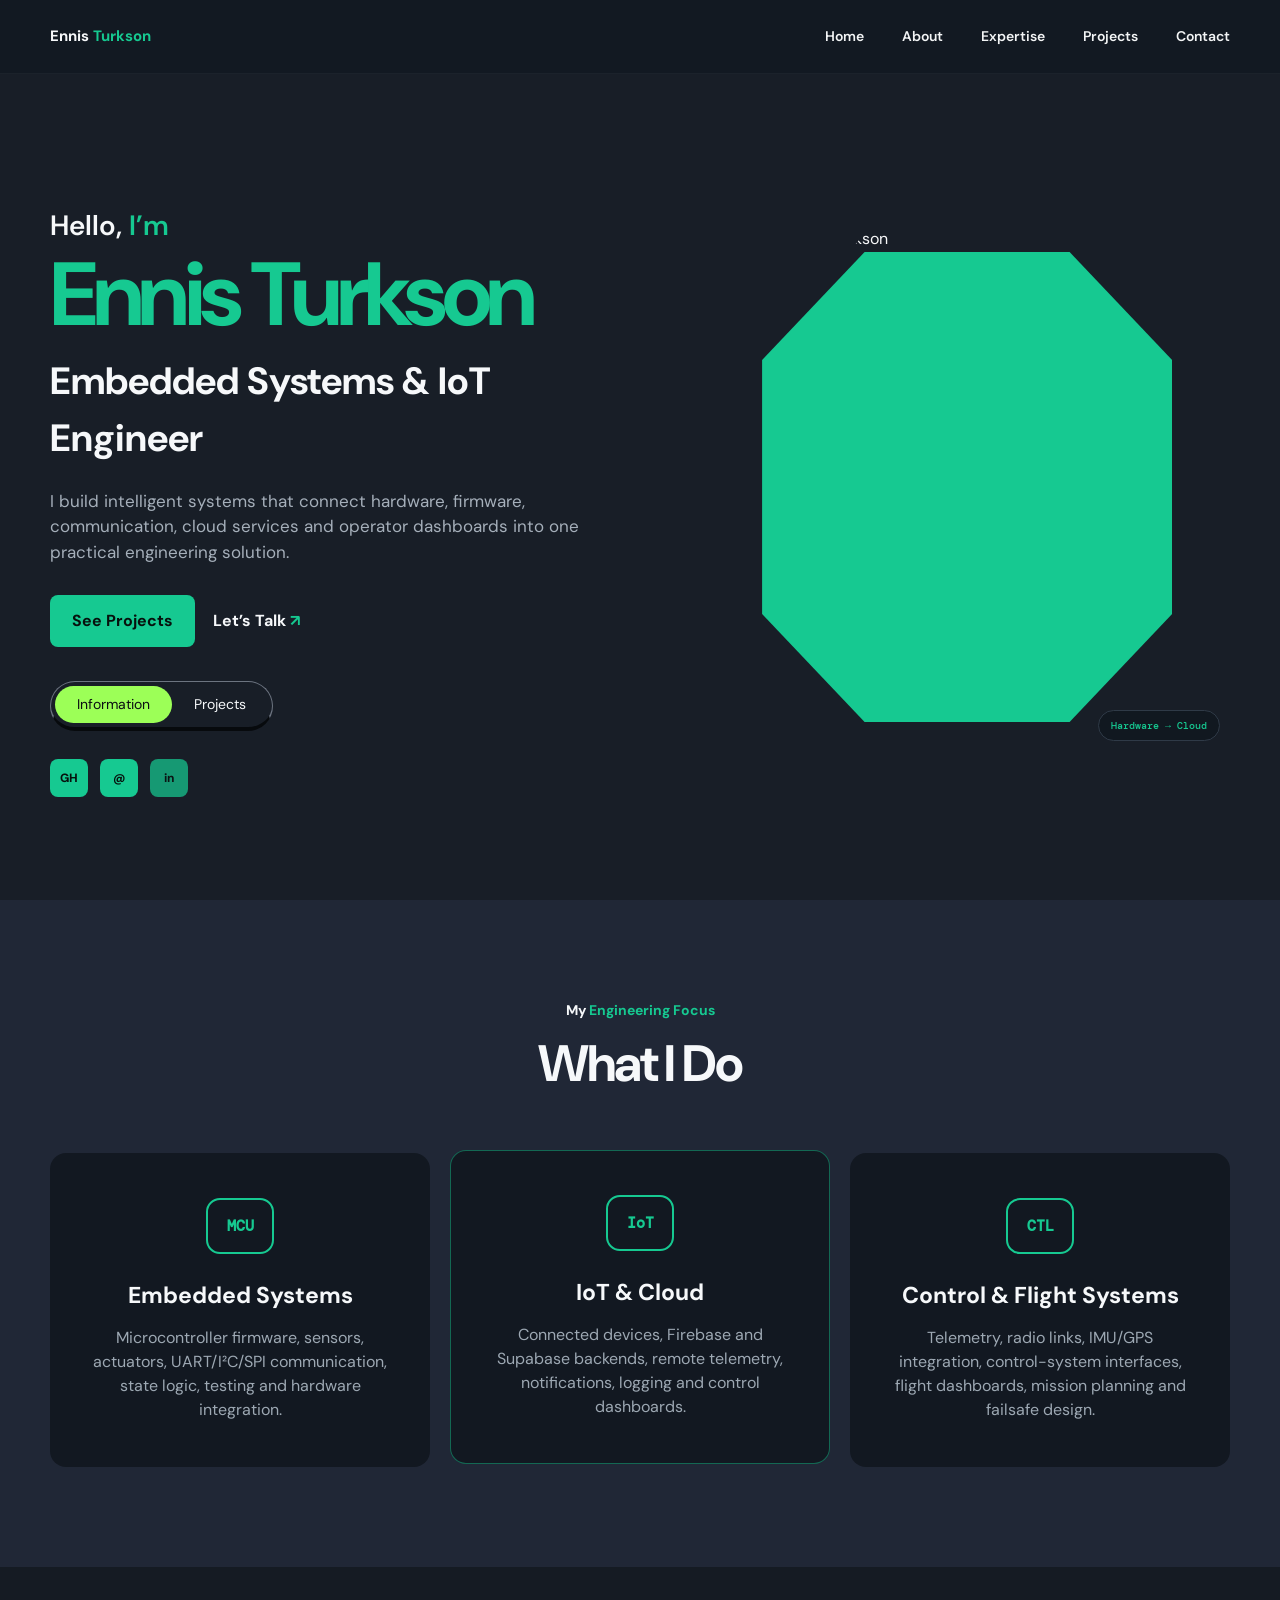
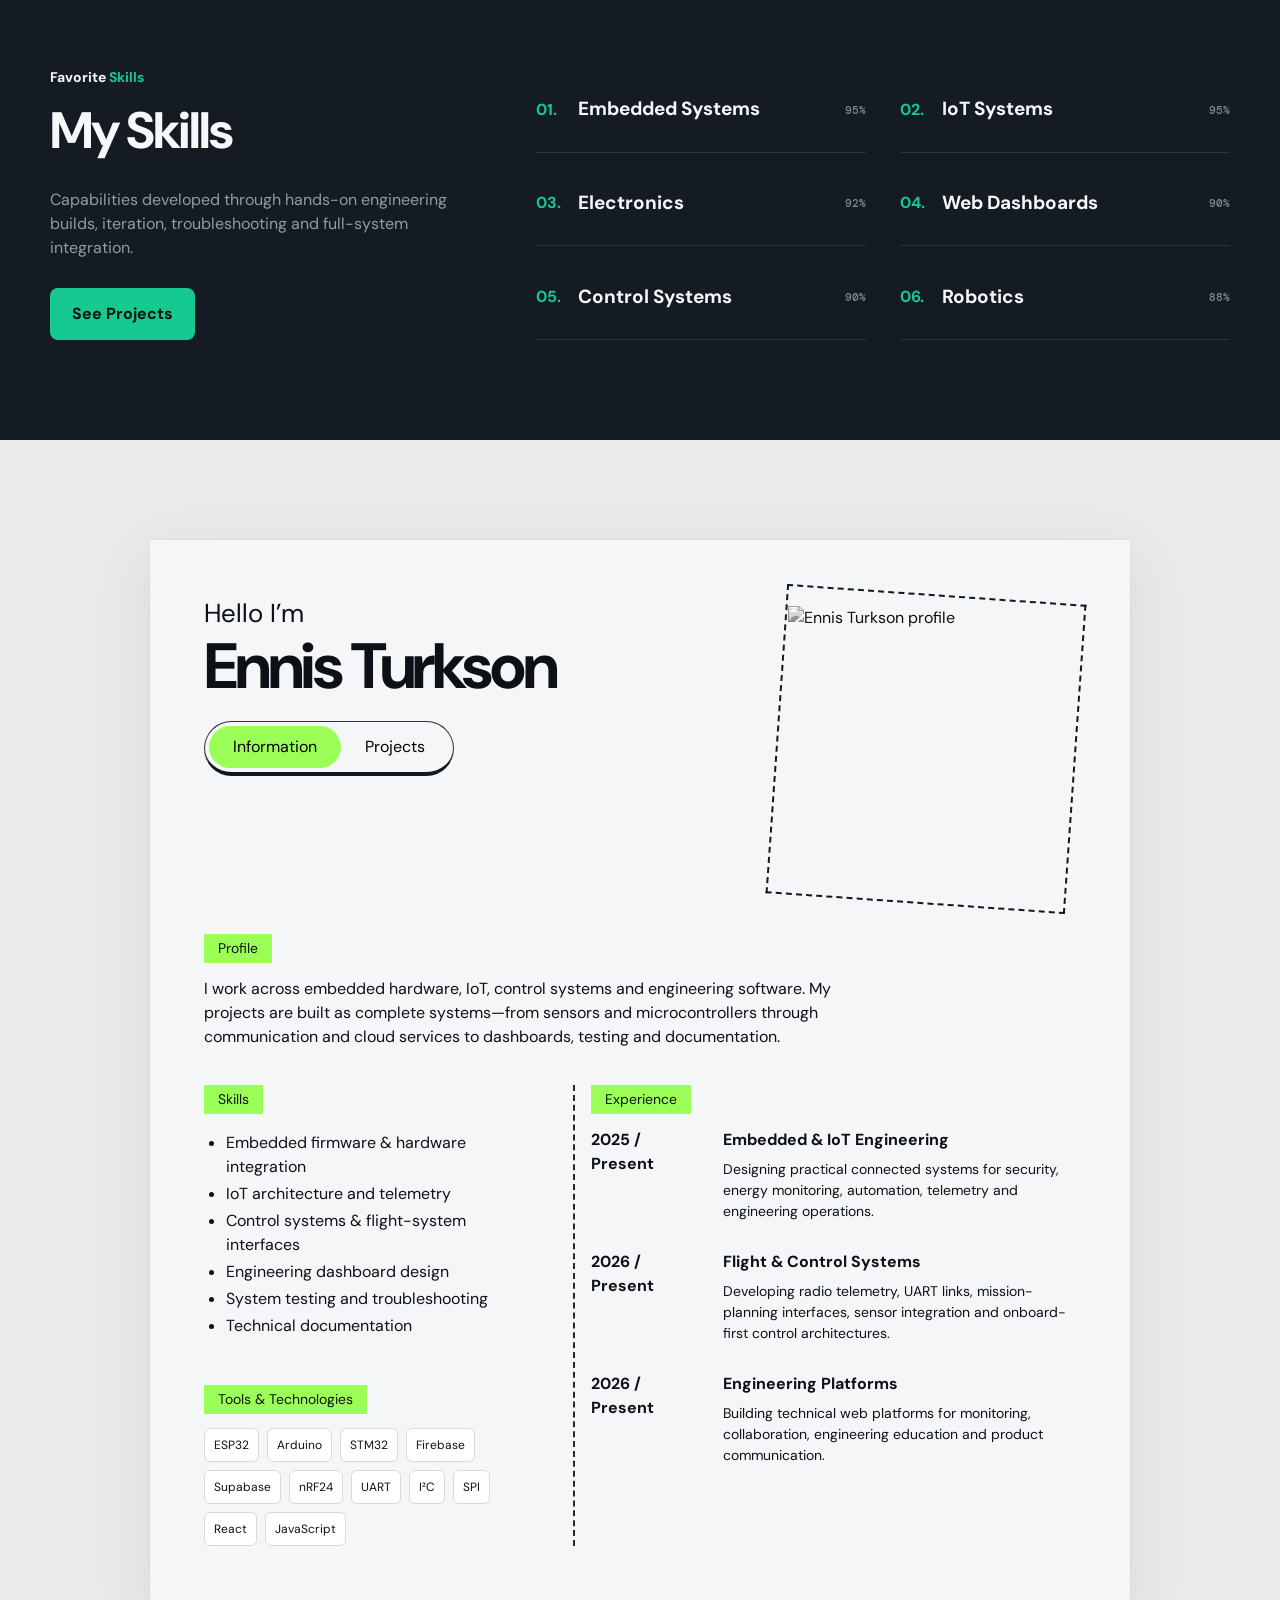
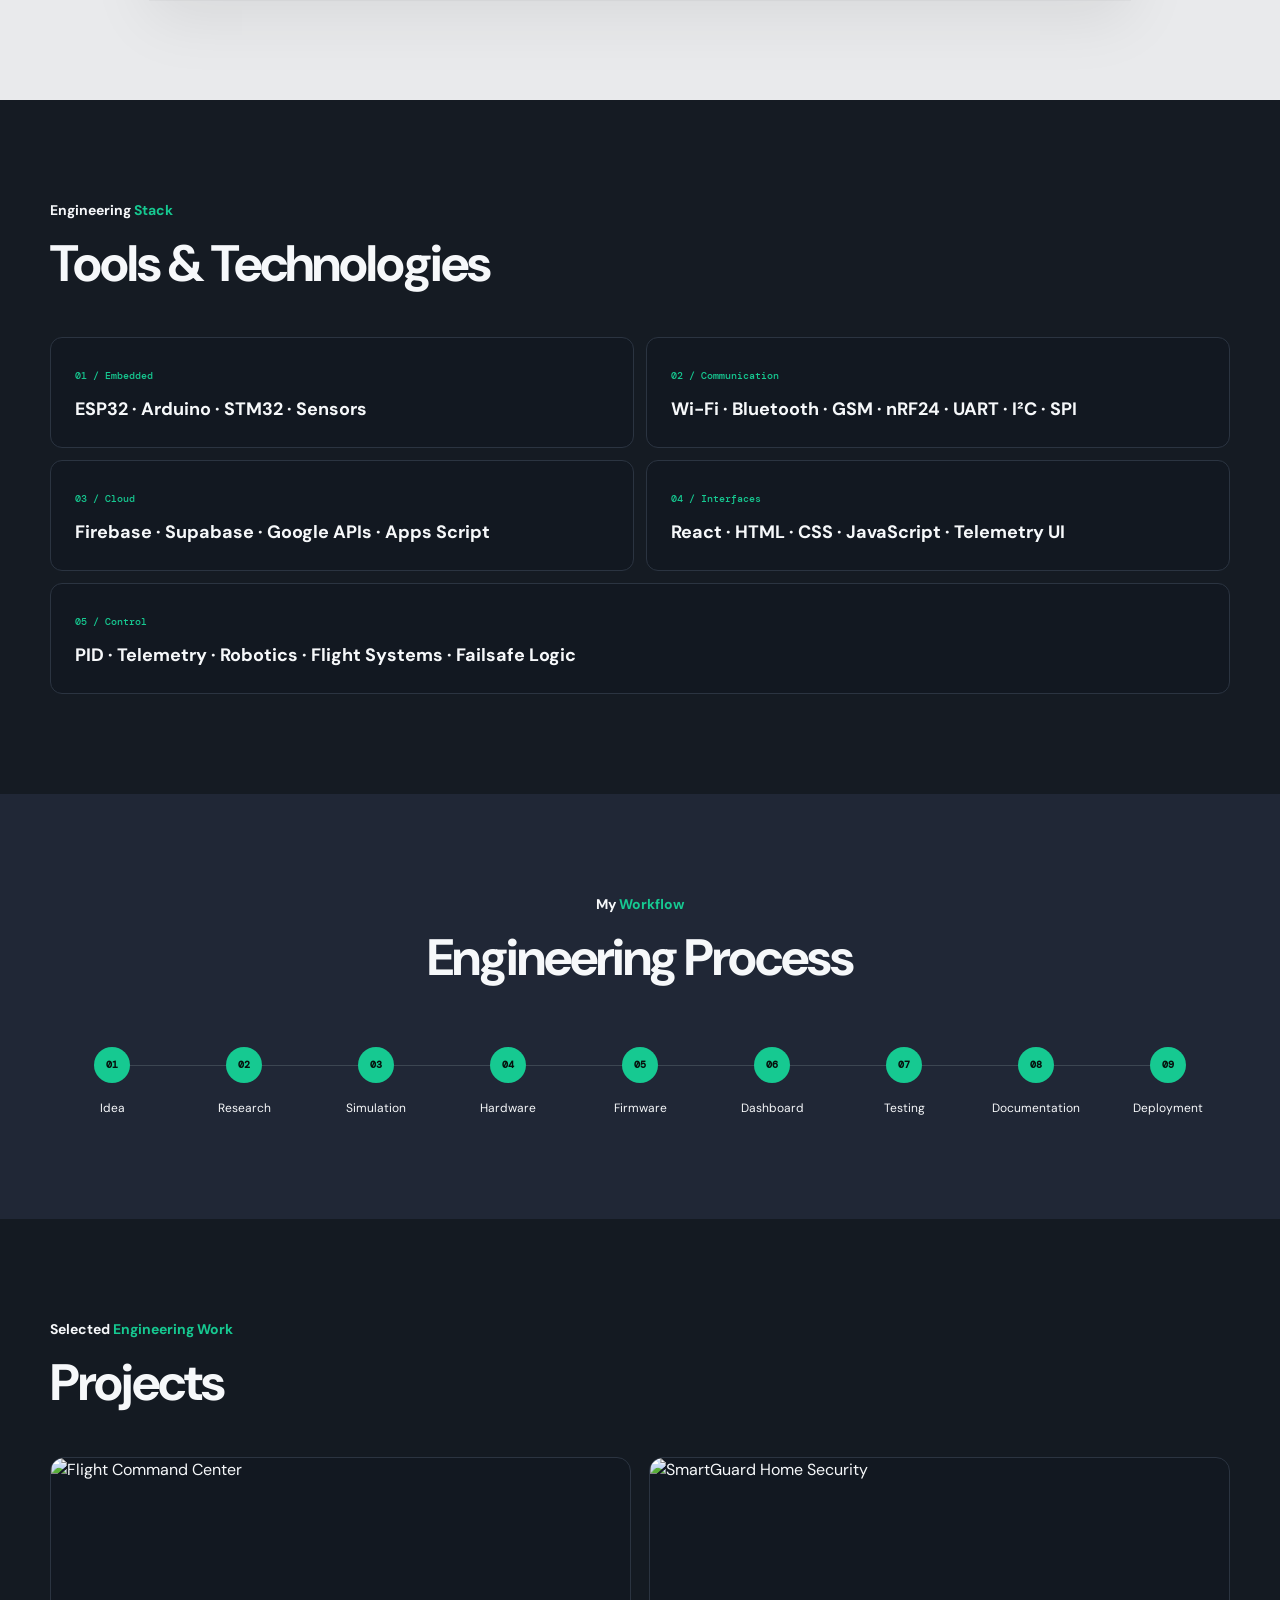
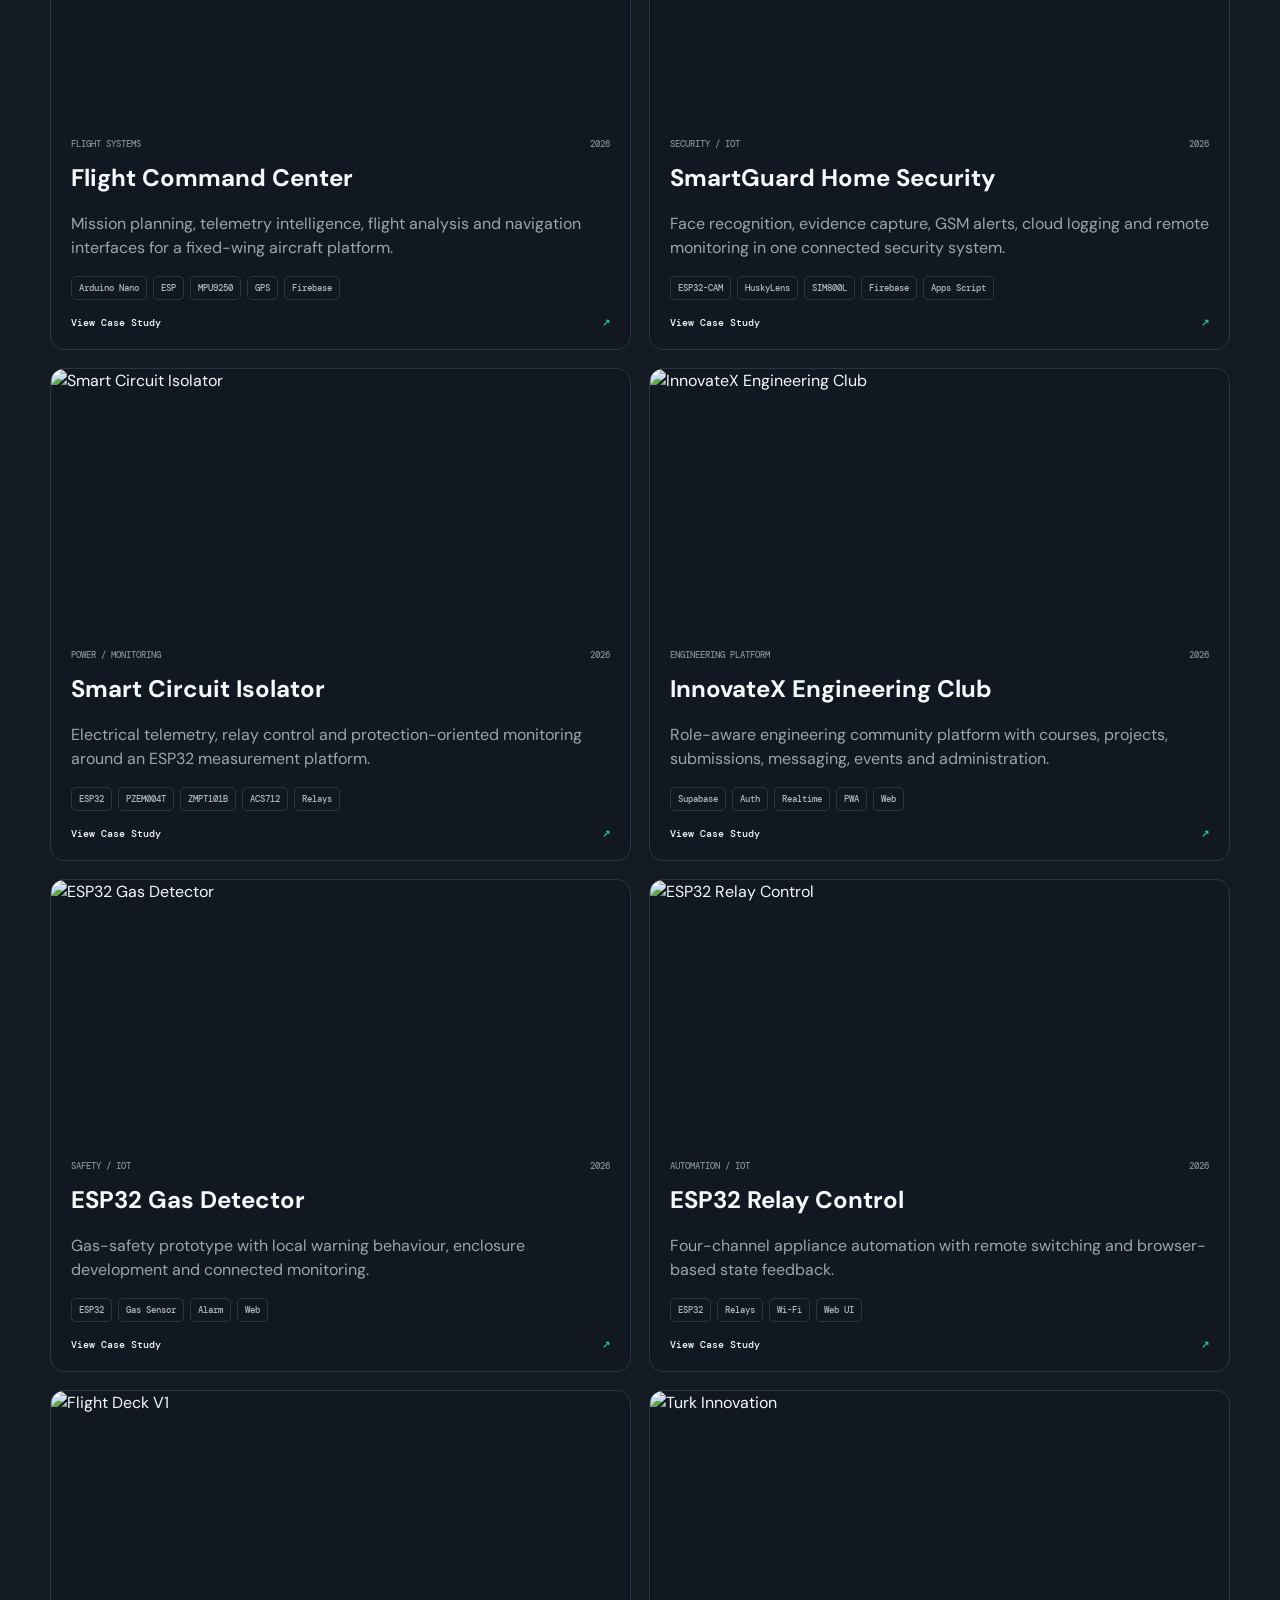
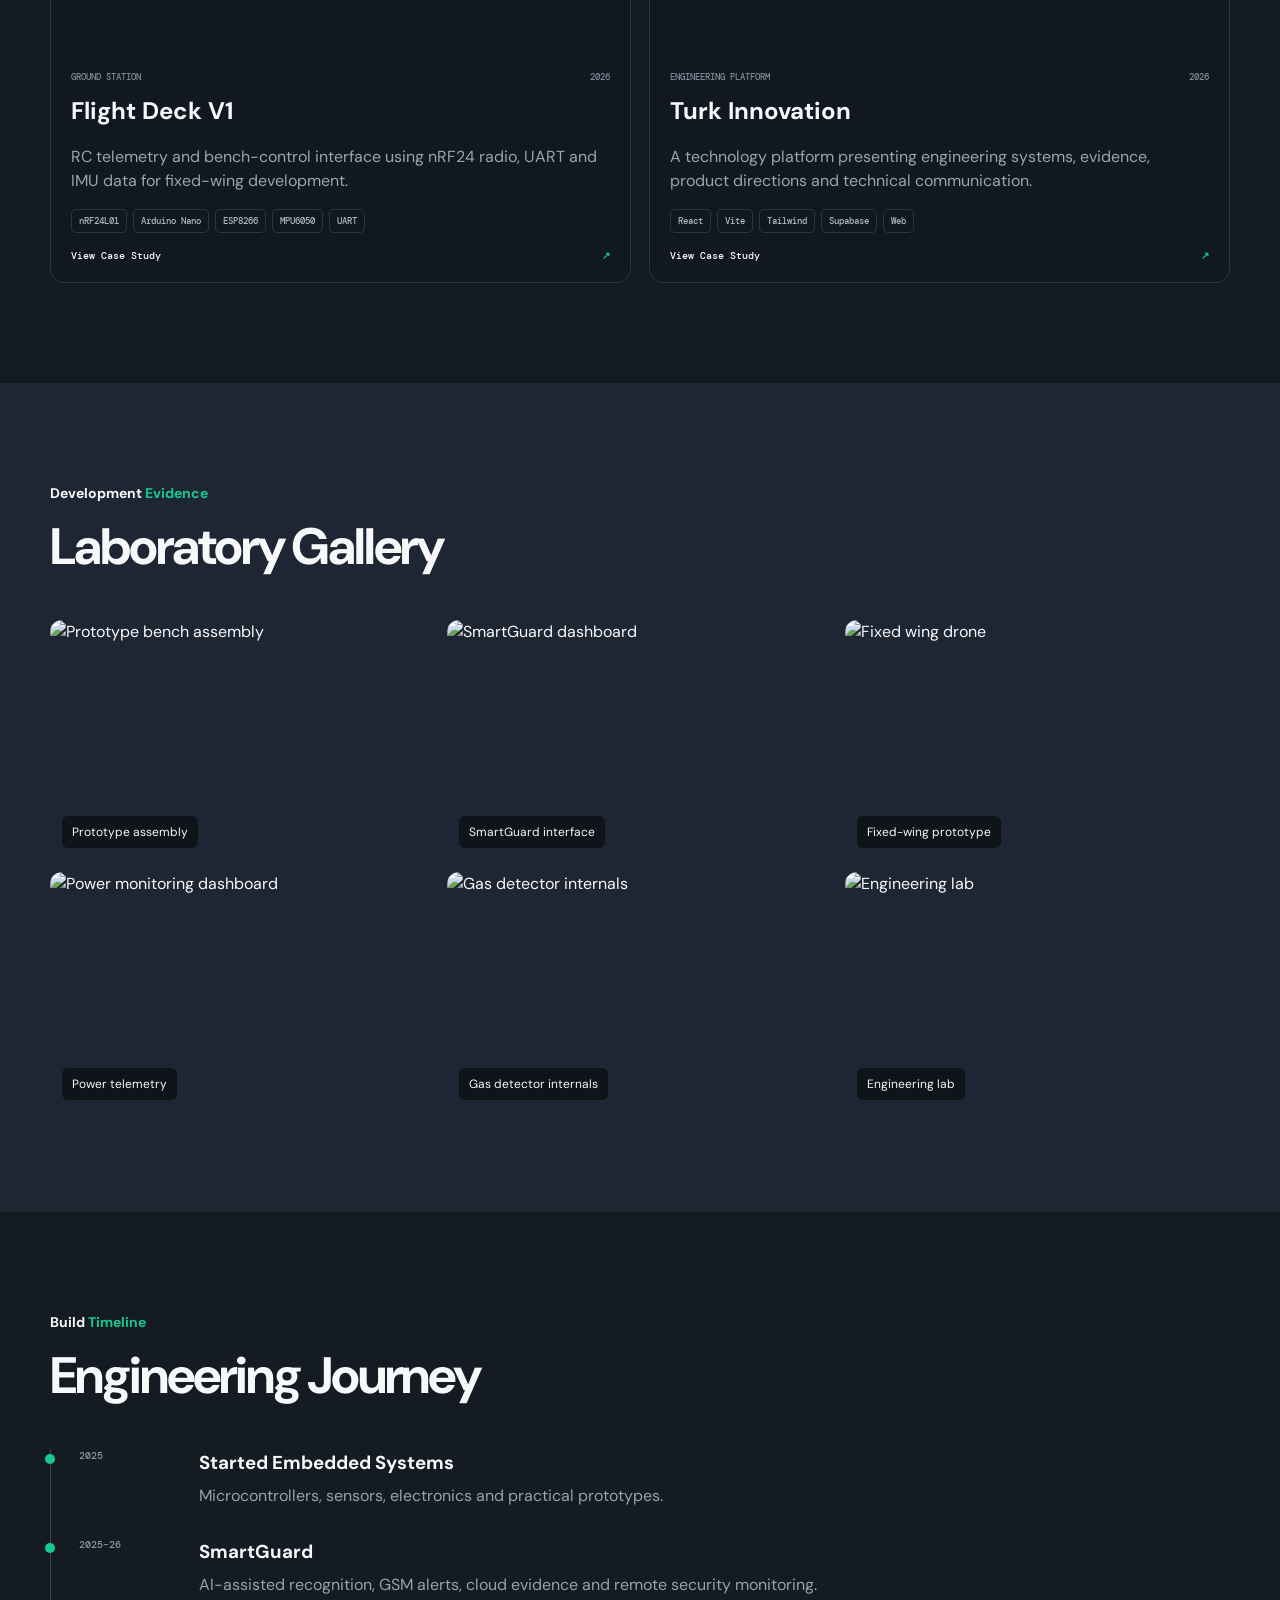
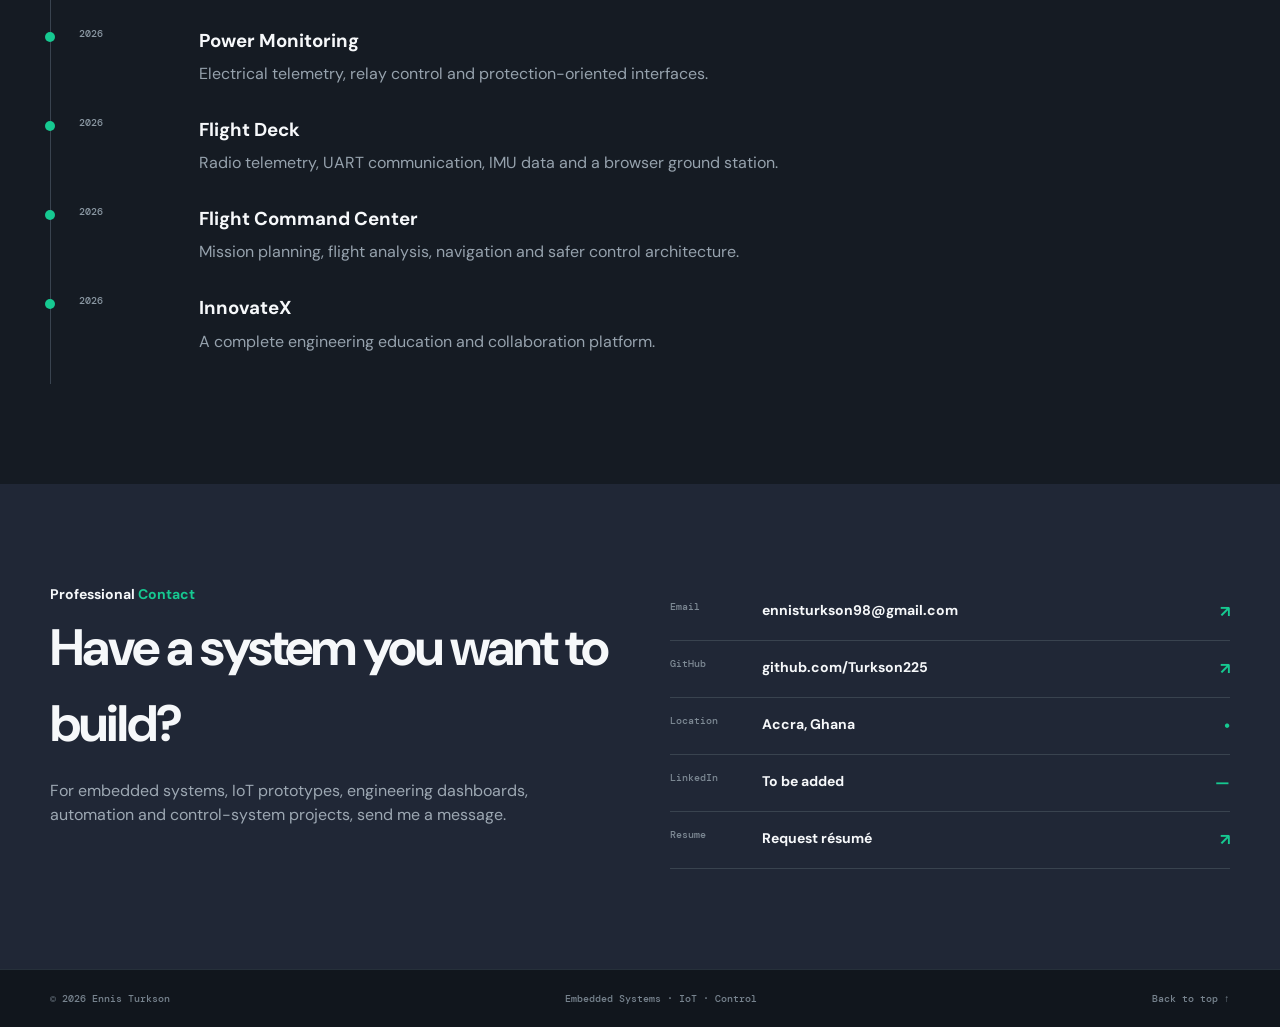
==== index.html @ 090a0d90 "Restore previous portfolio design" ====
<!doctype html>
<html lang="en">
<head>
  <meta charset="utf-8">
  <meta name="viewport" content="width=device-width, initial-scale=1">
  <title>Ennis Turkson — Embedded Systems & IoT Engineer</title>
  <meta name="description" content="Engineering portfolio of Ennis Turkson — embedded systems, IoT, control systems, flight telemetry and intelligent engineering platforms.">
  <meta name="author" content="Ennis Turkson">
  <meta name="theme-color" content="#171d26">
  <meta property="og:title" content="Ennis Turkson — Engineering Portfolio">
  <meta property="og:description" content="Embedded systems, IoT, control systems, flight telemetry and engineering dashboards.">
  <meta property="og:type" content="website">
  <meta property="og:url" content="https://turkson225.github.io/turk-robotics-website/">
  <meta property="og:image" content="https://raw.githubusercontent.com/Turkson225/turk-innovation/main/public/brand/ennis-turkson-founder.jpg">
  <link rel="canonical" href="https://turkson225.github.io/turk-robotics-website/">
  <link rel="preconnect" href="https://fonts.googleapis.com">
  <link rel="preconnect" href="https://fonts.gstatic.com" crossorigin>
  <link href="https://fonts.googleapis.com/css2?family=DM+Sans:wght@400;500;600;700&family=DM+Mono:wght@400;500&display=swap" rel="stylesheet">
  <link rel="stylesheet" href="./styles.css">
</head>
<body>
  <header class="topbar">
    <a class="logo" href="#home">Ennis <span>Turkson</span></a>
    <nav class="nav" id="nav">
      <a href="#home">Home</a>
      <a href="#about">About</a>
      <a href="#services">Expertise</a>
      <a href="#projects">Projects</a>
      <a href="#contact">Contact</a>
    </nav>
    <button class="menu-button" id="menuButton" aria-label="Open navigation" aria-expanded="false">
      <span></span><span></span>
    </button>
  </header>

  <main>
    <section class="hero" id="home">
      <div class="hero-copy">
        <p class="hero-kicker">Hello, <span>I’m</span></p>
        <h1>Ennis Turkson</h1>
        <h2>Embedded Systems & IoT Engineer</h2>
        <p class="hero-text">I build intelligent systems that connect hardware, firmware, communication, cloud services and operator dashboards into one practical engineering solution.</p>

        <div class="hero-actions">
          <a class="primary-button" href="#projects">See Projects</a>
          <a class="text-button" href="#contact">Let’s Talk <span>↗</span></a>
        </div>

        <div class="hero-switch">
          <a class="active" href="#about">Information</a>
          <a href="#projects">Projects</a>
        </div>

        <div class="social-row">
          <a href="https://github.com/Turkson225" target="_blank" rel="noreferrer" aria-label="GitHub">GH</a>
          <a href="mailto:ennisturkson98@gmail.com" aria-label="Email">@</a>
          <span class="social-placeholder" title="LinkedIn can be added later">in</span>
        </div>
      </div>

      <div class="hero-photo-wrap">
        <div class="hero-hex"></div>
        <img
          class="hero-photo"
          src="https://raw.githubusercontent.com/Turkson225/turk-innovation/main/public/brand/ennis-turkson-founder.jpg"
          alt="Ennis Turkson"
          width="760"
          height="900"
          fetchpriority="high">
        <div class="hero-chip">Hardware → Cloud</div>
      </div>
    </section>

    <section class="section section-alt" id="services">
      <div class="section-title center-title">
        <p>My <span>Engineering Focus</span></p>
        <h2>What I Do</h2>
      </div>

      <div class="services-grid">
        <article class="service-card">
          <div class="service-icon">MCU</div>
          <h3>Embedded Systems</h3>
          <p>Microcontroller firmware, sensors, actuators, UART/I²C/SPI communication, state logic, testing and hardware integration.</p>
        </article>
        <article class="service-card featured-service">
          <div class="service-icon">IoT</div>
          <h3>IoT & Cloud</h3>
          <p>Connected devices, Firebase and Supabase backends, remote telemetry, notifications, logging and control dashboards.</p>
        </article>
        <article class="service-card">
          <div class="service-icon">CTL</div>
          <h3>Control & Flight Systems</h3>
          <p>Telemetry, radio links, IMU/GPS integration, control-system interfaces, flight dashboards, mission planning and failsafe design.</p>
        </article>
      </div>
    </section>

    <section class="section skills-section">
      <div class="skills-intro">
        <p class="mini-label">Favorite <span>Skills</span></p>
        <h2>My Skills</h2>
        <p>Capabilities developed through hands-on engineering builds, iteration, troubleshooting and full-system integration.</p>
        <a class="primary-button" href="#projects">See Projects</a>
      </div>

      <div class="skills-list">
        <div class="skill-item"><span>01.</span><strong>Embedded Systems</strong><em>95%</em></div>
        <div class="skill-item"><span>02.</span><strong>IoT Systems</strong><em>95%</em></div>
        <div class="skill-item"><span>03.</span><strong>Electronics</strong><em>92%</em></div>
        <div class="skill-item"><span>04.</span><strong>Web Dashboards</strong><em>90%</em></div>
        <div class="skill-item"><span>05.</span><strong>Control Systems</strong><em>90%</em></div>
        <div class="skill-item"><span>06.</span><strong>Robotics</strong><em>88%</em></div>
      </div>
    </section>

    <section class="section profile-section" id="about">
      <div class="resume-card">
        <div class="resume-top">
          <div>
            <p class="hello-line">Hello I’m</p>
            <h2>Ennis Turkson</h2>
            <div class="resume-tabs">
              <button class="tab-button active" data-tab="info">Information</button>
              <button class="tab-button" data-tab="projects">Projects</button>
            </div>
          </div>
          <div class="resume-photo-frame">
            <img src="https://raw.githubusercontent.com/Turkson225/turk-innovation/main/public/brand/ennis-turkson-founder.jpg" alt="Ennis Turkson profile">
          </div>
        </div>

        <div class="tab-panel active" id="tab-info">
          <div class="profile-block">
            <span class="lime-label">Profile</span>
            <p>I work across embedded hardware, IoT, control systems and engineering software. My projects are built as complete systems—from sensors and microcontrollers through communication and cloud services to dashboards, testing and documentation.</p>
          </div>

          <div class="resume-columns">
            <div>
              <span class="lime-label">Skills</span>
              <ul class="clean-list">
                <li>Embedded firmware & hardware integration</li>
                <li>IoT architecture and telemetry</li>
                <li>Control systems & flight-system interfaces</li>
                <li>Engineering dashboard design</li>
                <li>System testing and troubleshooting</li>
                <li>Technical documentation</li>
              </ul>

              <span class="lime-label lower-label">Tools & Technologies</span>
              <div class="tool-cloud">
                <span>ESP32</span><span>Arduino</span><span>STM32</span><span>Firebase</span><span>Supabase</span><span>nRF24</span><span>UART</span><span>I²C</span><span>SPI</span><span>React</span><span>JavaScript</span>
              </div>
            </div>

            <div class="experience-column">
              <span class="lime-label">Experience</span>
              <div class="experience-row">
                <div class="experience-date">2025 /<br>Present</div>
                <div><h3>Embedded & IoT Engineering</h3><p>Designing practical connected systems for security, energy monitoring, automation, telemetry and engineering operations.</p></div>
              </div>
              <div class="experience-row">
                <div class="experience-date">2026 /<br>Present</div>
                <div><h3>Flight & Control Systems</h3><p>Developing radio telemetry, UART links, mission-planning interfaces, sensor integration and onboard-first control architectures.</p></div>
              </div>
              <div class="experience-row">
                <div class="experience-date">2026 /<br>Present</div>
                <div><h3>Engineering Platforms</h3><p>Building technical web platforms for monitoring, collaboration, engineering education and product communication.</p></div>
              </div>
            </div>
          </div>
        </div>

        <div class="tab-panel" id="tab-projects">
          <p class="tab-intro">Eight selected projects represent the strongest work across embedded systems, IoT, flight systems, power monitoring and engineering platforms.</p>
          <div class="mini-project-grid" id="miniProjectGrid"></div>
          <a class="resume-project-link" href="#projects">Open full project portfolio ↘</a>
        </div>
      </div>
    </section>

    <section class="section technology-section">
      <div class="section-title">
        <p>Engineering <span>Stack</span></p>
        <h2>Tools & Technologies</h2>
      </div>
      <div class="technology-groups">
        <article>
          <span>01 / Embedded</span>
          <h3>ESP32 · Arduino · STM32 · Sensors</h3>
        </article>
        <article>
          <span>02 / Communication</span>
          <h3>Wi-Fi · Bluetooth · GSM · nRF24 · UART · I²C · SPI</h3>
        </article>
        <article>
          <span>03 / Cloud</span>
          <h3>Firebase · Supabase · Google APIs · Apps Script</h3>
        </article>
        <article>
          <span>04 / Interfaces</span>
          <h3>React · HTML · CSS · JavaScript · Telemetry UI</h3>
        </article>
        <article>
          <span>05 / Control</span>
          <h3>PID · Telemetry · Robotics · Flight Systems · Failsafe Logic</h3>
        </article>
      </div>
    </section>

    <section class="section process-section">
      <div class="section-title center-title">
        <p>My <span>Workflow</span></p>
        <h2>Engineering Process</h2>
      </div>
      <div class="process-line">
        <div><b>01</b><span>Idea</span></div>
        <div><b>02</b><span>Research</span></div>
        <div><b>03</b><span>Simulation</span></div>
        <div><b>04</b><span>Hardware</span></div>
        <div><b>05</b><span>Firmware</span></div>
        <div><b>06</b><span>Dashboard</span></div>
        <div><b>07</b><span>Testing</span></div>
        <div><b>08</b><span>Documentation</span></div>
        <div><b>09</b><span>Deployment</span></div>
      </div>
    </section>

    <section class="section projects-section" id="projects">
      <div class="section-title">
        <p>Selected <span>Engineering Work</span></p>
        <h2>Projects</h2>
      </div>
      <div class="project-grid" id="projectGrid"></div>
    </section>

    <section class="section lab-section">
      <div class="section-title">
        <p>Development <span>Evidence</span></p>
        <h2>Laboratory Gallery</h2>
      </div>
      <div class="lab-grid">
        <figure>
          <img loading="lazy" src="https://raw.githubusercontent.com/Turkson225/turk-innovation/main/public/evidence/bench-assembly.jpg" alt="Prototype bench assembly">
          <figcaption>Prototype assembly</figcaption>
        </figure>
        <figure>
          <img loading="lazy" src="https://raw.githubusercontent.com/Turkson225/turk-innovation/main/public/evidence/smartguard-dashboard.jpg" alt="SmartGuard dashboard">
          <figcaption>SmartGuard interface</figcaption>
        </figure>
        <figure>
          <img loading="lazy" src="https://raw.githubusercontent.com/Turkson225/turk-innovation/main/public/evidence/fixed-wing-drone-prototype.jpg" alt="Fixed wing drone">
          <figcaption>Fixed-wing prototype</figcaption>
        </figure>
        <figure>
          <img loading="lazy" src="https://raw.githubusercontent.com/Turkson225/turk-innovation/main/public/evidence/smart-power-dashboard.jpg" alt="Power monitoring dashboard">
          <figcaption>Power telemetry</figcaption>
        </figure>
        <figure>
          <img loading="lazy" src="https://raw.githubusercontent.com/Turkson225/turk-innovation/main/public/evidence/gassafe-internal-layout.jpg" alt="Gas detector internals">
          <figcaption>Gas detector internals</figcaption>
        </figure>
        <figure>
          <img loading="lazy" src="https://raw.githubusercontent.com/Turkson225/Turk-Innovation-CLUB/main/assets/engineering-lab.webp" alt="Engineering lab">
          <figcaption>Engineering lab</figcaption>
        </figure>
      </div>
    </section>

    <section class="section timeline-section">
      <div class="section-title">
        <p>Build <span>Timeline</span></p>
        <h2>Engineering Journey</h2>
      </div>
      <div class="timeline">
        <article><time>2025</time><div><h3>Started Embedded Systems</h3><p>Microcontrollers, sensors, electronics and practical prototypes.</p></div></article>
        <article><time>2025–26</time><div><h3>SmartGuard</h3><p>AI-assisted recognition, GSM alerts, cloud evidence and remote security monitoring.</p></div></article>
        <article><time>2026</time><div><h3>Power Monitoring</h3><p>Electrical telemetry, relay control and protection-oriented interfaces.</p></div></article>
        <article><time>2026</time><div><h3>Flight Deck</h3><p>Radio telemetry, UART communication, IMU data and a browser ground station.</p></div></article>
        <article><time>2026</time><div><h3>Flight Command Center</h3><p>Mission planning, flight analysis, navigation and safer control architecture.</p></div></article>
        <article><time>2026</time><div><h3>InnovateX</h3><p>A complete engineering education and collaboration platform.</p></div></article>
      </div>
    </section>

    <section class="section contact-section" id="contact">
      <div class="contact-copy">
        <p class="mini-label">Professional <span>Contact</span></p>
        <h2>Have a system you want to build?</h2>
        <p>For embedded systems, IoT prototypes, engineering dashboards, automation and control-system projects, send me a message.</p>
      </div>
      <div class="contact-list">
        <a href="mailto:ennisturkson98@gmail.com"><span>Email</span><strong>ennisturkson98@gmail.com</strong><b>↗</b></a>
        <a href="https://github.com/Turkson225" target="_blank" rel="noreferrer"><span>GitHub</span><strong>github.com/Turkson225</strong><b>↗</b></a>
        <div><span>Location</span><strong>Accra, Ghana</strong><b>•</b></div>
        <div><span>LinkedIn</span><strong>To be added</strong><b>—</b></div>
        <a href="mailto:ennisturkson98@gmail.com?subject=Resume%20Request"><span>Resume</span><strong>Request résumé</strong><b>↗</b></a>
      </div>
    </section>
  </main>

  <footer>
    <span>© 2026 Ennis Turkson</span>
    <span>Embedded Systems · IoT · Control</span>
    <a href="#home">Back to top ↑</a>
  </footer>

  <dialog class="project-dialog" id="projectDialog">
    <div class="dialog-card">
      <button class="dialog-close" id="dialogClose" aria-label="Close">×</button>
      <div id="dialogBody"></div>
    </div>
  </dialog>

  <script src="./script.js" defer></script>
</body>
</html>
---- styles.css ----
:root{
  --bg:#181e27;
  --bg2:#202736;
  --panel:#121821;
  --card:#161d27;
  --paper:#f3f4f5;
  --ink:#0d1117;
  --text:#f6f8fa;
  --muted:#9ba6b2;
  --green:#16c991;
  --lime:#9cff57;
  --line:#2b3441;
  --shadow:0 26px 80px rgba(0,0,0,.26);
  --sans:"DM Sans",system-ui,sans-serif;
  --mono:"DM Mono",ui-monospace,monospace;
}
*{box-sizing:border-box}
html{scroll-behavior:smooth}
body{margin:0;background:var(--bg);color:var(--text);font-family:var(--sans);line-height:1.5;overflow-x:hidden}
body:has(dialog[open]){overflow:hidden}
img{display:block;max-width:100%}
a{text-decoration:none;color:inherit}
button{font:inherit}
.topbar{height:74px;position:fixed;inset:0 0 auto;z-index:40;display:flex;align-items:center;justify-content:space-between;padding:0 max(28px,calc((100vw - 1180px)/2));background:rgba(19,25,34,.92);backdrop-filter:blur(16px);border-bottom:1px solid rgba(255,255,255,.04)}
.logo{font-weight:700;font-size:15px}.logo span{color:var(--green)}
.nav{display:flex;gap:38px;font-weight:600;font-size:14px}
.nav a{color:#f3f5f6;transition:.2s}.nav a:hover{color:var(--green)}
.menu-button{display:none;background:none;border:0}.menu-button span{display:block;width:24px;height:2px;background:#fff;margin:5px 0}
main{padding-top:74px}
.hero{min-height:calc(100vh - 74px);width:min(1180px,calc(100% - 40px));margin:auto;display:grid;grid-template-columns:1fr .9fr;align-items:center;gap:70px;padding:72px 0}
.hero-kicker{font-size:28px;font-weight:600;margin-bottom:6px}.hero-kicker span{color:var(--green)}
.hero h1{font-size:clamp(56px,7vw,96px);line-height:.94;letter-spacing:-.06em;color:var(--green);margin:0 0 16px}
.hero h2{font-size:clamp(26px,3vw,38px);margin:0 0 22px}
.hero-text{max-width:610px;color:#a5afba;font-size:17px}
.hero-actions{display:flex;align-items:center;gap:18px;margin:30px 0}
.primary-button{display:inline-flex;align-items:center;justify-content:center;padding:14px 22px;background:var(--green);color:#07110d;font-weight:700;border-radius:8px;transition:.2s}
.primary-button:hover{transform:translateY(-2px);box-shadow:0 12px 30px rgba(22,201,145,.18)}
.text-button{font-weight:700}.text-button span{color:var(--green)}
.hero-switch{display:inline-flex;border:1px solid #6c7480;border-bottom:4px solid #070a0d;border-radius:999px;padding:4px;margin:4px 0 28px}
.hero-switch a{padding:8px 22px;border-radius:999px;font-size:14px}.hero-switch .active{background:var(--lime);color:#0b0f12}
.social-row{display:flex;gap:12px}.social-row a,.social-placeholder{width:38px;height:38px;border-radius:8px;background:var(--green);color:#07110d;display:grid;place-items:center;font-weight:800;font-size:12px}
.social-placeholder{opacity:.72}
.hero-photo-wrap{position:relative;min-height:560px;display:grid;place-items:center}
.hero-hex{position:absolute;width:410px;height:470px;background:var(--green);clip-path:polygon(25% 0,75% 0,100% 23%,100% 77%,75% 100%,25% 100%,0 77%,0 23%);filter:drop-shadow(0 0 24px rgba(22,201,145,.2))}
.hero-photo{position:relative;z-index:2;width:390px;height:520px;object-fit:cover;object-position:center top;clip-path:polygon(25% 0,75% 0,100% 23%,100% 77%,75% 100%,25% 100%,0 77%,0 23%);filter:saturate(.7)}
.hero-chip{position:absolute;z-index:3;bottom:26px;right:10px;background:#111820;border:1px solid #2f3a47;padding:8px 12px;border-radius:999px;font:500 10px var(--mono);color:var(--green)}
.section{padding:100px max(28px,calc((100vw - 1180px)/2))}
.section-alt{background:var(--bg2)}
.section-title p,.mini-label{font-size:14px;font-weight:700;margin:0 0 5px}.section-title p span,.mini-label span{color:var(--green)}
.section-title h2,.skills-intro h2,.contact-copy h2{font-size:clamp(34px,4vw,54px);letter-spacing:-.04em;margin:0}
.center-title{text-align:center;margin-bottom:50px}
.services-grid{display:grid;grid-template-columns:repeat(3,1fr);gap:20px}
.service-card{background:var(--panel);border:1px solid transparent;border-radius:16px;padding:44px 34px;text-align:center;min-height:285px;transition:.25s}
.service-card:hover,.featured-service{border-color:rgba(22,201,145,.45);transform:translateY(-3px)}
.service-icon{font:700 15px var(--mono);color:var(--green);border:2px solid var(--green);width:68px;height:56px;display:grid;place-items:center;margin:0 auto 24px;border-radius:14px}
.service-card h3{font-size:23px;margin:0 0 14px}.service-card p{color:#9da8b3;margin:0}
.skills-section{display:grid;grid-template-columns:.75fr 1.25fr;gap:70px;background:#151b23}
.skills-intro p:not(.mini-label){color:#909ca7;max-width:420px;margin:18px 0 28px}
.skills-list{display:grid;grid-template-columns:1fr 1fr;gap:8px 34px}
.skill-item{display:grid;grid-template-columns:42px 1fr auto;align-items:center;padding:18px 0;border-bottom:1px solid #2a333f}
.skill-item span{color:var(--green);font-weight:700}.skill-item strong{font-size:19px}.skill-item em{font-style:normal;font:500 11px var(--mono);color:#7f8b96}
.profile-section{background:#e9eaec;color:var(--ink)}
.resume-card{max-width:980px;margin:auto;background:#f5f6f7;box-shadow:0 0 0 1px rgba(0,0,0,.03),0 18px 60px rgba(0,0,0,.08);padding:54px}
.resume-top{display:grid;grid-template-columns:1fr 300px;gap:40px;align-items:start}
.hello-line{font-size:26px;margin:0 0 2px}.resume-top h2{font-size:64px;line-height:1;margin:0 0 22px;letter-spacing:-.05em}
.resume-tabs{display:inline-flex;border:1px solid #2d333a;border-bottom:4px solid #111820;border-radius:999px;padding:4px}
.tab-button{background:transparent;border:0;border-radius:999px;padding:9px 24px;cursor:pointer}.tab-button.active{background:var(--lime)}
.resume-photo-frame{border:2px dashed #121820;transform:rotate(4deg);padding:10px;height:310px}
.resume-photo-frame img{width:100%;height:100%;object-fit:cover;filter:grayscale(1);transform:rotate(-4deg)}
.tab-panel{display:none}.tab-panel.active{display:block}
.profile-block{margin-top:30px;max-width:650px}
.lime-label{display:inline-block;background:var(--lime);padding:4px 14px;font-size:14px;margin-bottom:14px}
.profile-block p{margin:0}
.resume-columns{display:grid;grid-template-columns:.8fr 1.2fr;gap:34px;margin-top:36px}
.clean-list{padding-left:22px;margin:0}.clean-list li{margin:3px 0}
.lower-label{margin-top:44px}
.tool-cloud{display:flex;flex-wrap:wrap;gap:8px}.tool-cloud span{background:#fff;border:1px solid #d8dadd;border-radius:6px;padding:7px 9px;font-size:12px}
.experience-column{border-left:2px dashed #24282c;padding-left:16px}
.experience-row{display:grid;grid-template-columns:118px 1fr;gap:14px;margin-bottom:28px}.experience-row h3{font-size:16px;margin:0 0 7px}.experience-row p{font-size:14px;margin:0}.experience-date{font-weight:700}
.tab-intro{margin-top:34px;color:#3f4650}.mini-project-grid{display:grid;grid-template-columns:repeat(2,1fr);gap:10px}.mini-project{border:1px solid #d7dadd;background:#fff;padding:14px;border-radius:10px}.mini-project strong{display:block;margin-bottom:4px}.mini-project span{font-size:12px;color:#59616a}.resume-project-link{display:inline-block;margin-top:20px;font-weight:700}
.technology-section{background:#151b23}
.technology-groups{display:grid;grid-template-columns:repeat(2,1fr);gap:12px;margin-top:34px}
.technology-groups article{padding:24px;background:var(--panel);border:1px solid var(--line);border-radius:12px}
.technology-groups article:last-child{grid-column:1/-1}.technology-groups span{font:500 10px var(--mono);color:var(--green)}.technology-groups h3{font-size:18px;margin:10px 0 0}
.process-section{background:var(--bg2)}
.process-line{display:grid;grid-template-columns:repeat(9,1fr);gap:8px;position:relative}
.process-line:before{content:"";position:absolute;top:18px;left:4%;right:4%;height:1px;background:#3c4652}
.process-line div{position:relative;text-align:center}.process-line b{position:relative;z-index:2;display:grid;place-items:center;width:36px;height:36px;border-radius:50%;background:var(--green);color:#07110d;margin:0 auto 12px;font:700 10px var(--mono)}.process-line span{font-size:12px}
.projects-section{background:#141a22}
.project-grid{display:grid;grid-template-columns:repeat(2,1fr);gap:18px;margin-top:36px}
.project-card{background:var(--panel);border:1px solid var(--line);border-radius:14px;overflow:hidden;transition:.25s;cursor:pointer}
.project-card:hover{transform:translateY(-4px);border-color:rgba(22,201,145,.45)}
.project-image{height:260px;overflow:hidden}.project-image img{width:100%;height:100%;object-fit:cover;transition:.35s}.project-card:hover .project-image img{transform:scale(1.025)}
.project-copy{padding:20px}.project-meta{display:flex;justify-content:space-between;font:500 9px var(--mono);color:#7f8b96;text-transform:uppercase}.project-copy h3{font-size:24px;margin:10px 0}.project-copy p{color:#9aa5b0}.tags{display:flex;gap:6px;flex-wrap:wrap}.tags span{padding:5px 7px;border:1px solid #2c3642;border-radius:5px;font:500 9px var(--mono);color:#aeb7c0}.project-action{display:flex;justify-content:space-between;margin-top:16px;font:500 10px var(--mono)}.project-action b{color:var(--green)}
.lab-section{background:#1f2633}
.lab-grid{display:grid;grid-template-columns:repeat(3,1fr);gap:12px;margin-top:34px}.lab-grid figure{margin:0;position:relative;min-height:240px;overflow:hidden;border-radius:12px}.lab-grid img{width:100%;height:100%;object-fit:cover;filter:saturate(.75);transition:.35s}.lab-grid figure:hover img{transform:scale(1.03)}.lab-grid figcaption{position:absolute;left:12px;bottom:12px;background:rgba(12,16,22,.8);padding:7px 10px;border-radius:6px;font-size:12px}
.timeline-section{background:#151b23}.timeline{margin-top:34px;border-left:1px solid #39434f;padding-left:28px}.timeline article{display:grid;grid-template-columns:100px 1fr;gap:20px;position:relative;padding:0 0 30px}.timeline article:before{content:"";position:absolute;width:10px;height:10px;background:var(--green);border-radius:50%;left:-34px;top:5px}.timeline time{font:500 10px var(--mono);color:#8b98a3}.timeline h3{margin:0 0 7px}.timeline p{margin:0;color:#96a2ad}
.contact-section{display:grid;grid-template-columns:1fr 1fr;gap:60px;background:#202736}.contact-copy p:not(.mini-label){color:#9da8b3;max-width:520px}.contact-list{display:grid}.contact-list>*{display:grid;grid-template-columns:80px 1fr auto;gap:12px;padding:16px 0;border-bottom:1px solid #39434f}.contact-list span{font:500 10px var(--mono);color:#7d8994}.contact-list strong{font-size:14px}.contact-list b{color:var(--green)}
footer{padding:22px max(28px,calc((100vw - 1180px)/2));display:flex;justify-content:space-between;gap:20px;flex-wrap:wrap;background:#11161d;border-top:1px solid #26303a;color:#77838e;font:500 10px var(--mono)}
.project-dialog{border:0;background:transparent;width:min(900px,calc(100% - 28px));max-height:90vh;padding:0;color:var(--text)}.project-dialog::backdrop{background:rgba(5,8,12,.8);backdrop-filter:blur(8px)}.dialog-card{position:relative;background:#111820;border:1px solid #303a46;border-radius:16px;padding:28px;max-height:90vh;overflow:auto}.dialog-close{position:absolute;right:14px;top:8px;border:0;background:none;color:#fff;font-size:30px;cursor:pointer}.dialog-image{height:310px;border-radius:10px;overflow:hidden;margin-bottom:22px}.dialog-image img{width:100%;height:100%;object-fit:cover}.dialog-kicker{font:500 9px var(--mono);color:var(--green);text-transform:uppercase}.dialog-card h2{font-size:44px;letter-spacing:-.04em;margin:10px 0}.dialog-card p{color:#a3aeb8}.dialog-details{display:grid;grid-template-columns:1fr 1fr;gap:10px;margin:20px 0}.dialog-details div{background:#161d27;border:1px solid #2c3642;padding:14px;border-radius:10px}.dialog-details span{display:block;font:500 9px var(--mono);color:#7e8a95;margin-bottom:5px}.dialog-details strong{font-size:13px}.dialog-actions{display:flex;gap:10px;flex-wrap:wrap}
@media(max-width:980px){
  .hero{grid-template-columns:1fr}.hero-photo-wrap{min-height:470px}.services-grid{grid-template-columns:1fr}.skills-section,.resume-columns,.contact-section{grid-template-columns:1fr}.resume-top{grid-template-columns:1fr}.resume-photo-frame{max-width:320px}.process-line{grid-template-columns:repeat(3,1fr);gap:26px}.process-line:before{display:none}.lab-grid{grid-template-columns:repeat(2,1fr)}
}
@media(max-width:720px){
  .topbar{padding:0 18px}.menu-button{display:block}.nav{display:none;position:absolute;top:74px;left:12px;right:12px;background:#121821;border:1px solid #2c3641;border-radius:12px;padding:10px;flex-direction:column;gap:0}.nav.open{display:flex}.nav a{padding:10px}
  .hero{width:min(100% - 28px,1180px);padding:54px 0}.hero-kicker{font-size:22px}.hero-photo-wrap{min-height:420px}.hero-hex{width:310px;height:360px}.hero-photo{width:295px;height:390px}
  .section{padding:78px 20px}.skills-list,.technology-groups,.project-grid,.mini-project-grid{grid-template-columns:1fr}.technology-groups article:last-child{grid-column:auto}.resume-card{padding:26px 20px}.resume-top h2{font-size:48px}.experience-row{grid-template-columns:90px 1fr}.lab-grid{grid-template-columns:1fr}.process-line{grid-template-columns:repeat(2,1fr)}.dialog-details{grid-template-columns:1fr}.dialog-image{height:220px}
}
@media(prefers-reduced-motion:reduce){*{scroll-behavior:auto!important;transition:none!important}}

/* Cinematic hero inspired by the supplied screen recording */
.hero-cinematic{
  position:relative;
  width:100%;
  max-width:none;
  min-height:calc(100vh - 74px);
  margin:0;
  padding:0 max(28px,calc((100vw - 1260px)/2));
  display:grid;
  grid-template-columns:1fr minmax(360px,480px) 1fr;
  align-items:center;
  gap:40px;
  overflow:hidden;
  background:
    radial-gradient(circle at 50% 54%,rgba(117,46,255,.18),transparent 24%),
    radial-gradient(circle at 20% 30%,rgba(156,255,87,.08),transparent 30%),
    linear-gradient(180deg,#07060b 0%,#0a0910 100%);
}
.hero-cinematic:before{
  content:"";
  position:absolute;
  inset:0;
  background:
    linear-gradient(rgba(255,255,255,.022) 1px,transparent 1px),
    linear-gradient(90deg,rgba(255,255,255,.018) 1px,transparent 1px);
  background-size:52px 52px;
  mask-image:linear-gradient(to bottom,rgba(0,0,0,.6),transparent 80%);
  pointer-events:none;
}
.hero-orb{position:absolute;border-radius:50%;filter:blur(70px);opacity:.32;pointer-events:none}
.hero-orb-left{width:260px;height:260px;background:#7038ff;left:14%;top:26%}
.hero-orb-right{width:240px;height:240px;background:#8cff57;right:12%;bottom:15%;opacity:.09}
.hero-socials{
  position:absolute;
  left:28px;
  top:50%;
  transform:translateY(-50%);
  z-index:5;
  display:flex;
  flex-direction:column;
  gap:10px;
}
.hero-socials a{
  width:34px;height:34px;
  border:1px solid rgba(255,255,255,.14);
  border-radius:50%;
  display:grid;place-items:center;
  color:#bab4c7;
  font:500 9px var(--mono);
  background:rgba(255,255,255,.025);
  transition:.25s;
}
.hero-socials a:hover{color:#fff;border-color:#8d63ff;background:rgba(141,99,255,.12);transform:translateX(3px)}
.cinematic-left,.cinematic-right{position:relative;z-index:3}
.cinematic-left{align-self:center;padding-left:46px}
.cinematic-left p,.cinematic-right p{
  font-size:clamp(18px,2vw,24px);
  margin:0 0 8px;
  color:#d6d0dd;
}
.cinematic-left h1{
  margin:0;
  color:#fff;
  font-size:clamp(64px,7.8vw,118px);
  line-height:.82;
  letter-spacing:-.07em;
  font-weight:700;
}
.cinematic-left span,.cinematic-right span{
  display:block;
  margin-top:18px;
  color:#827c8b;
  font:500 10px var(--mono);
  text-transform:uppercase;
  letter-spacing:.14em;
}
.cinematic-person{
  position:relative;
  z-index:2;
  height:min(74vh,720px);
  align-self:end;
  display:flex;
  align-items:flex-end;
  justify-content:center;
}
.person-glow{
  position:absolute;
  width:330px;height:330px;border-radius:50%;
  left:50%;top:42%;transform:translate(-50%,-50%);
  background:radial-gradient(circle,rgba(117,46,255,.8) 0,rgba(117,46,255,.3) 28%,transparent 68%);
  filter:blur(12px);
}
.cinematic-person img{
  position:relative;
  z-index:2;
  height:100%;
  width:auto;
  max-width:100%;
  object-fit:contain;
  object-position:center bottom;
  filter:grayscale(1) contrast(1.04) brightness(.94);
  mix-blend-mode:screen;
}
.cinematic-right{
  padding-right:40px;
  text-align:left;
}
.cinematic-right p{color:#afa8b6}
.cinematic-right h2{
  color:#c9b6ff;
  font-size:clamp(56px,6.8vw,106px);
  line-height:.83;
  letter-spacing:-.065em;
  margin:0;
  min-height:1.7em;
  transition:opacity .3s ease,transform .3s ease;
}
.cinematic-right h2.role-changing{opacity:0;transform:translateY(12px)}
.hero-bottom-note{
  position:absolute;
  left:50%;
  bottom:18px;
  transform:translateX(-50%);
  color:#77717e;
  font:500 9px var(--mono);
  text-transform:uppercase;
  letter-spacing:.12em;
  z-index:5;
}
.hero-bottom-note span{color:#9d7cff;margin-left:6px}
@media(max-width:980px){
  .hero-cinematic{
    grid-template-columns:1fr 1fr;
    min-height:auto;
    padding-top:58px;
    padding-bottom:78px;
  }
  .cinematic-person{
    grid-column:2;
    grid-row:1/3;
    height:560px;
  }
  .cinematic-left{grid-column:1;grid-row:1;padding-left:28px;align-self:end}
  .cinematic-right{grid-column:1;grid-row:2;padding:0 0 0 28px;align-self:start}
  .cinematic-left h1{font-size:clamp(58px,10vw,92px)}
  .cinematic-right h2{font-size:clamp(50px,9vw,84px)}
}
@media(max-width:720px){
  .hero-cinematic{
    grid-template-columns:1fr;
    min-height:760px;
    padding:58px 20px 58px;
    text-align:center;
  }
  .hero-socials{left:12px;top:auto;bottom:20px;transform:none;flex-direction:row}
  .cinematic-left,.cinematic-right{
    grid-column:1;
    padding:0;
    text-align:center;
  }
  .cinematic-left{grid-row:1;align-self:start}
  .cinematic-left h1{font-size:64px;line-height:.86}
  .cinematic-left span,.cinematic-right span{font-size:8px}
  .cinematic-person{
    grid-column:1;
    grid-row:2;
    height:390px;
    margin:-24px 0 -10px;
  }
  .cinematic-right{grid-row:3;align-self:end}
  .cinematic-right h2{font-size:58px;line-height:.88;min-height:auto}
  .hero-bottom-note{display:none}
}
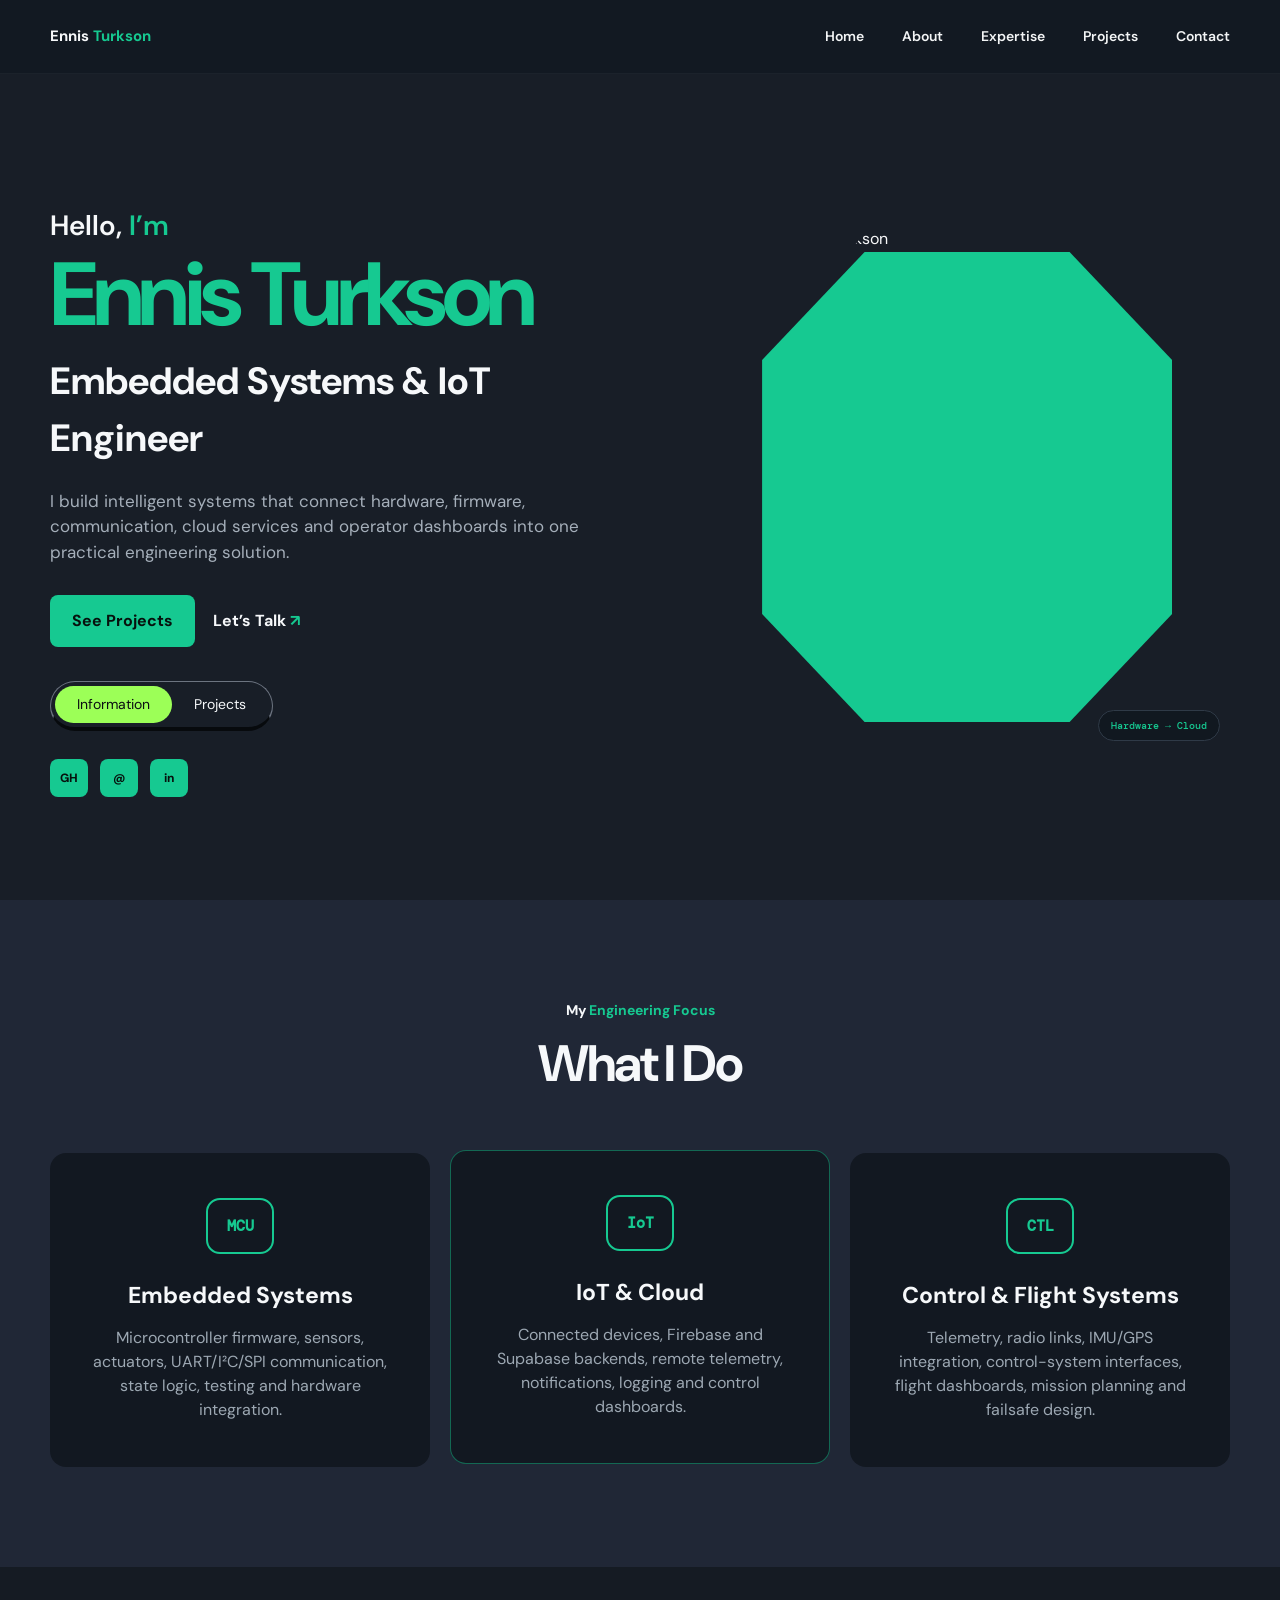
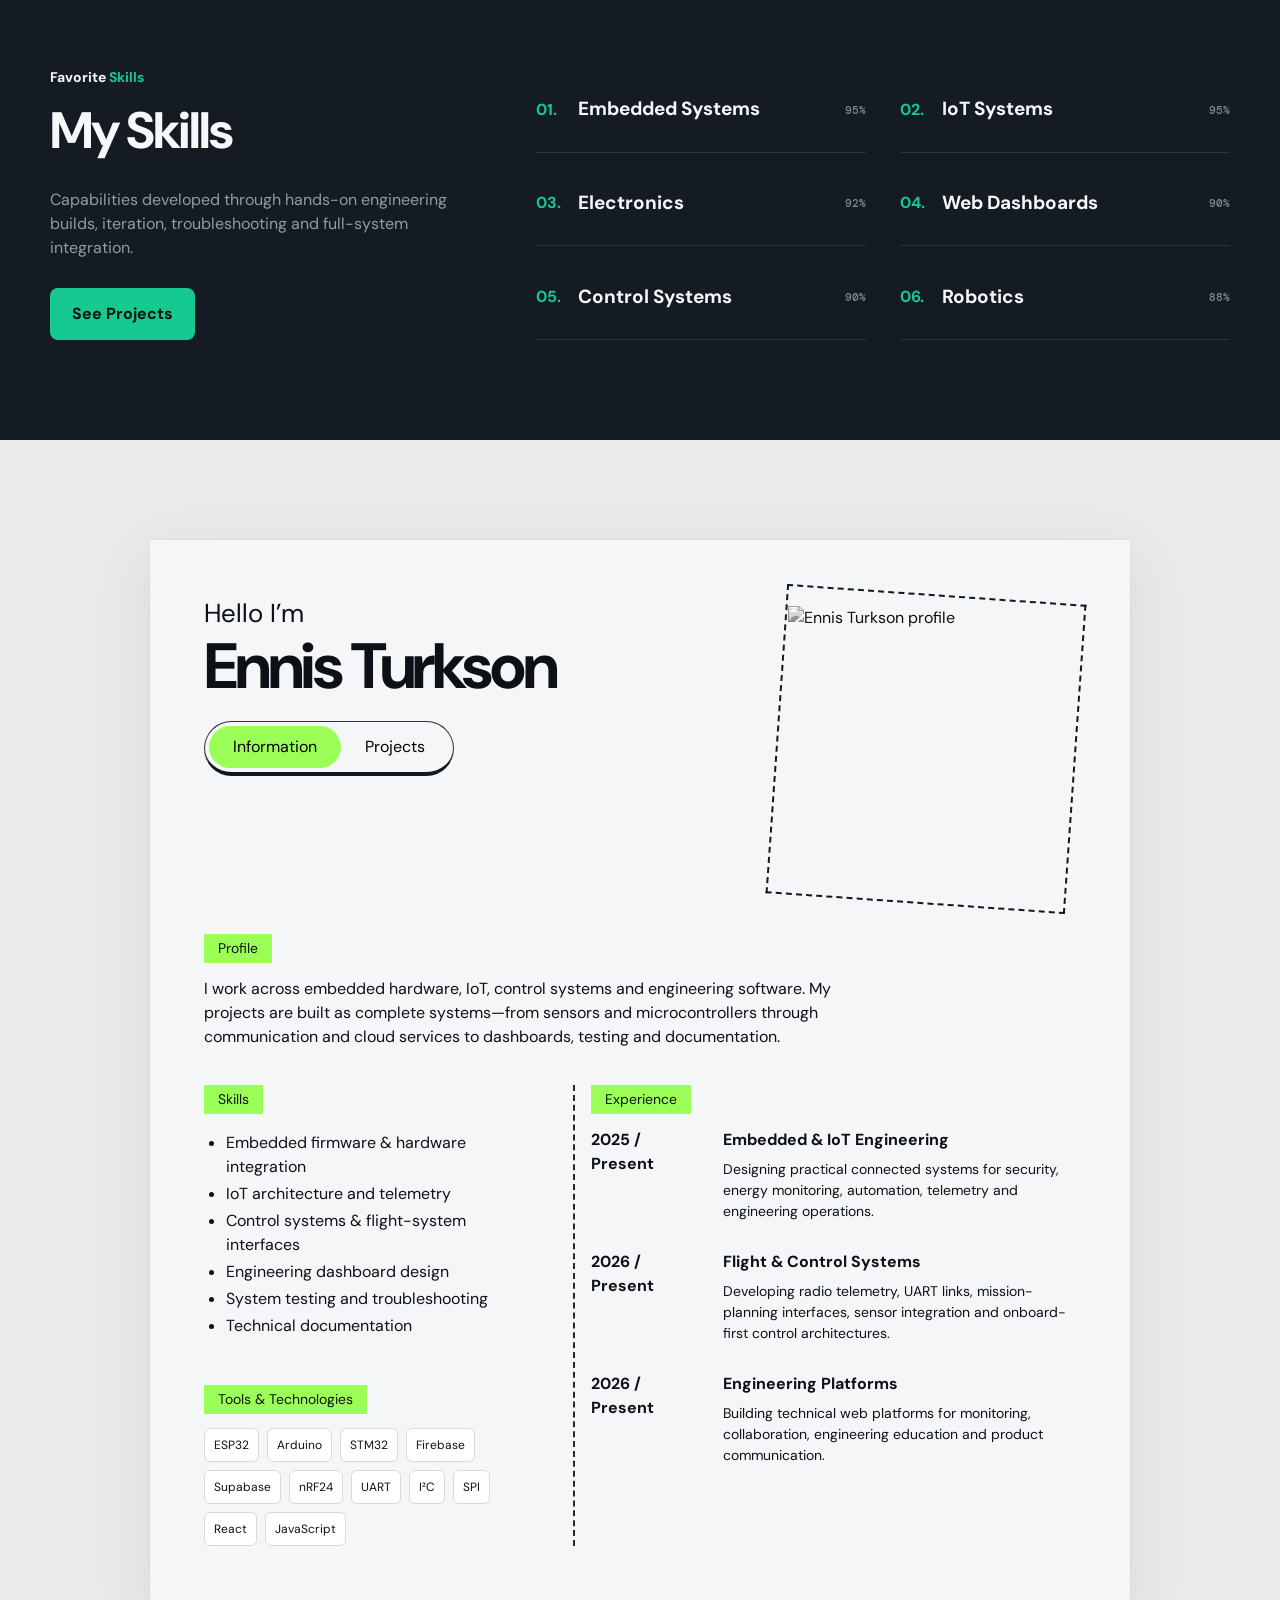
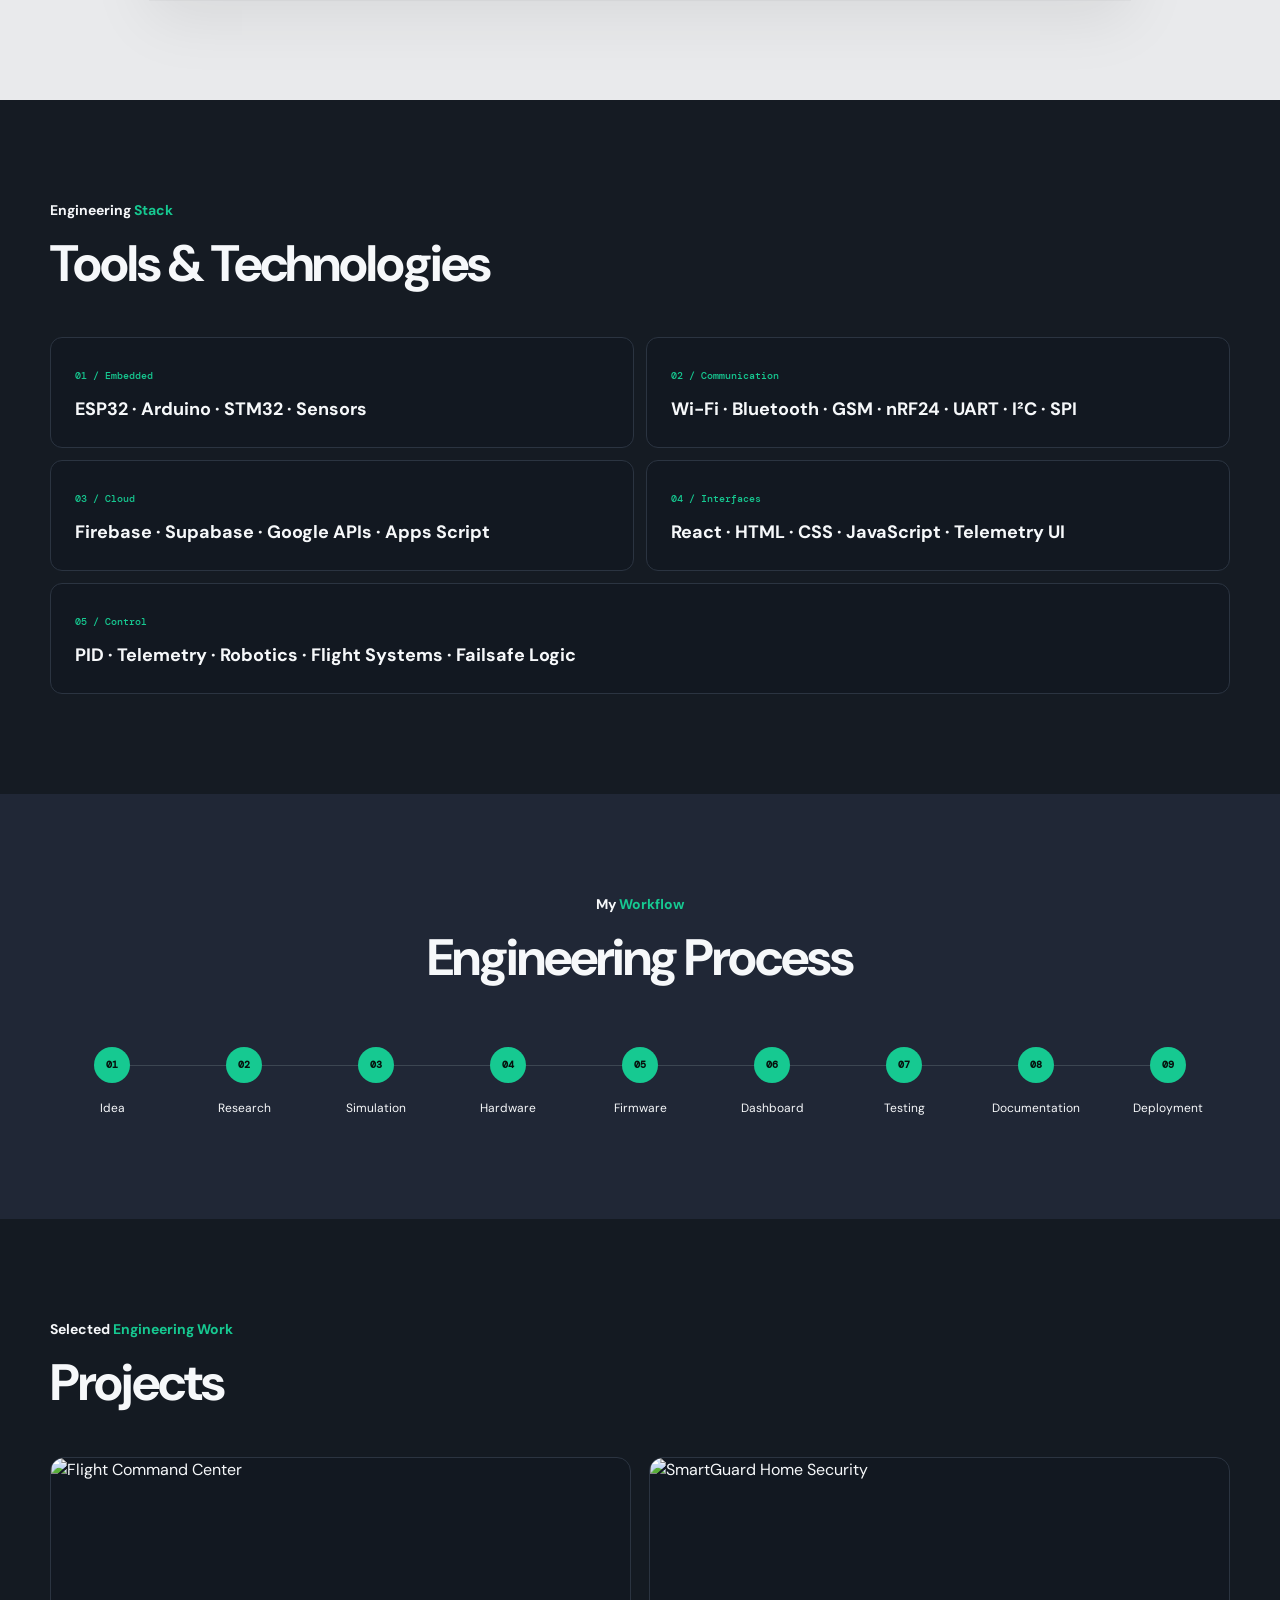
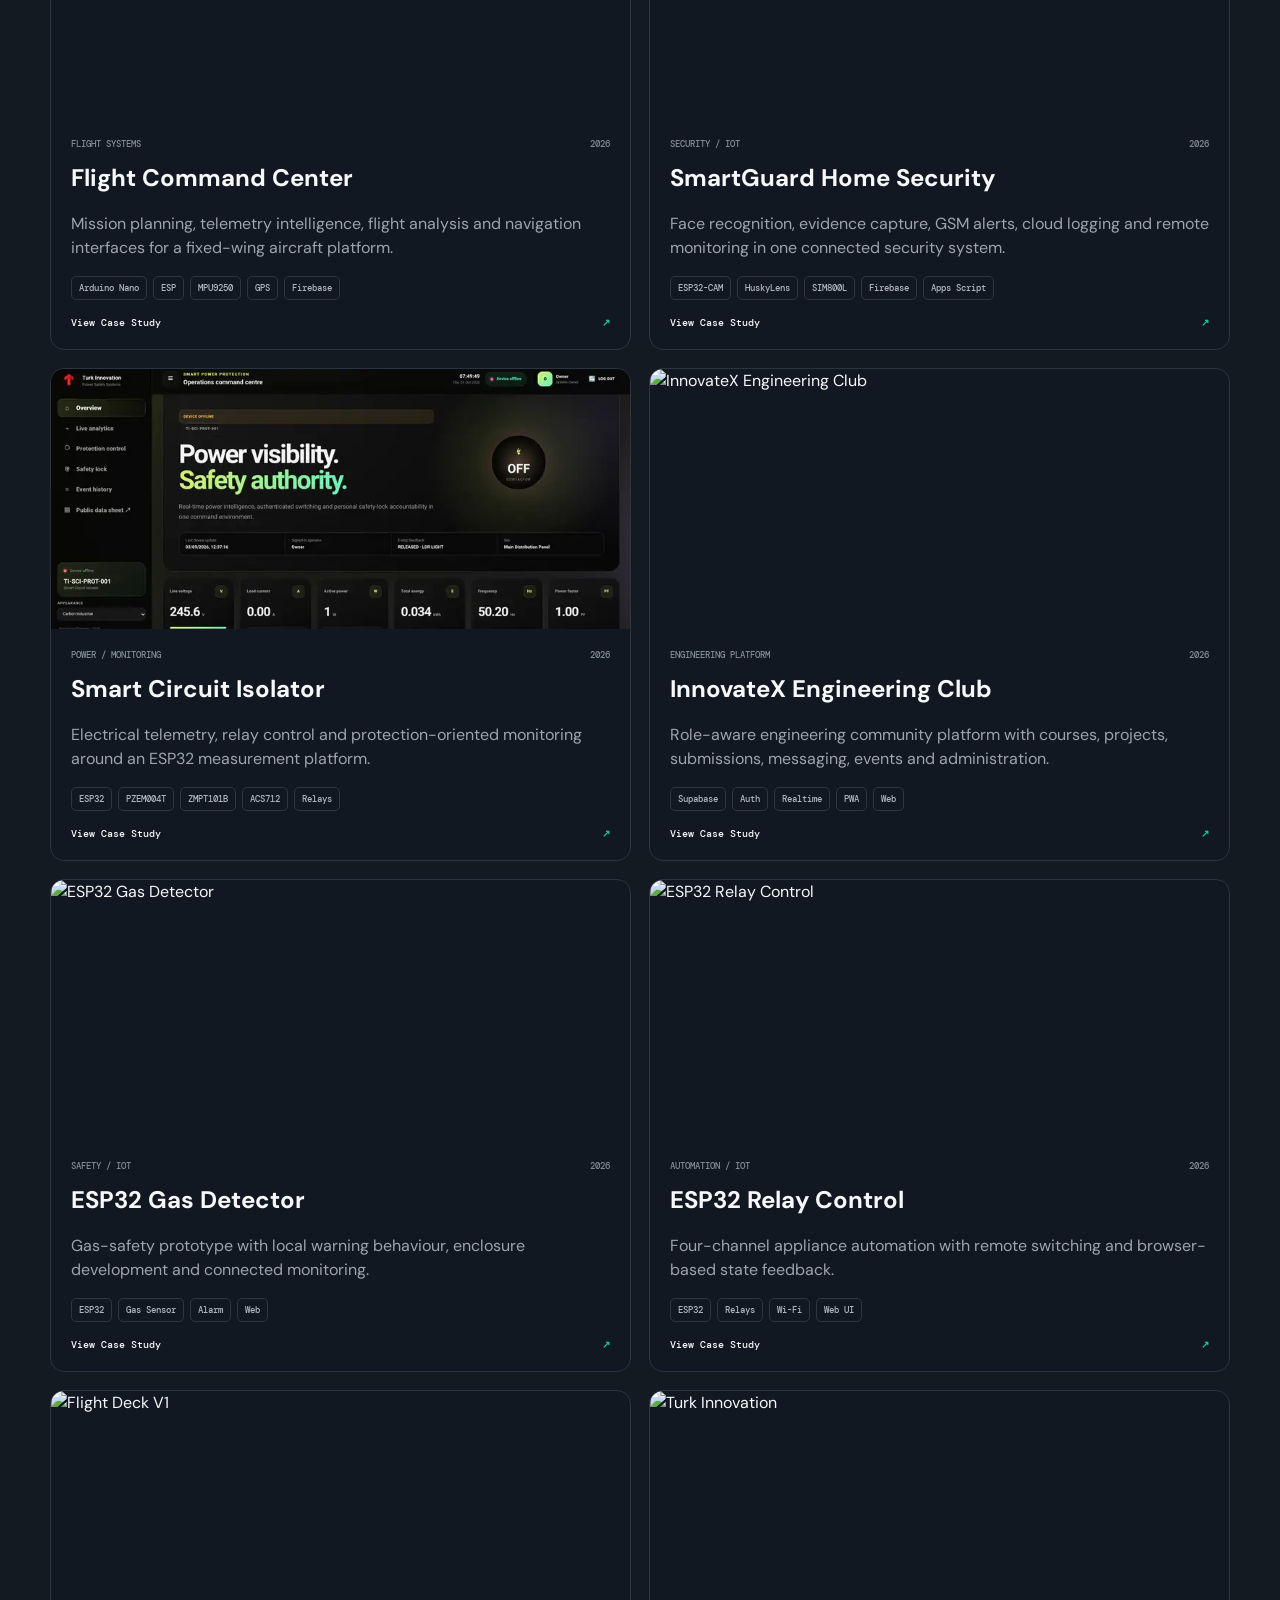
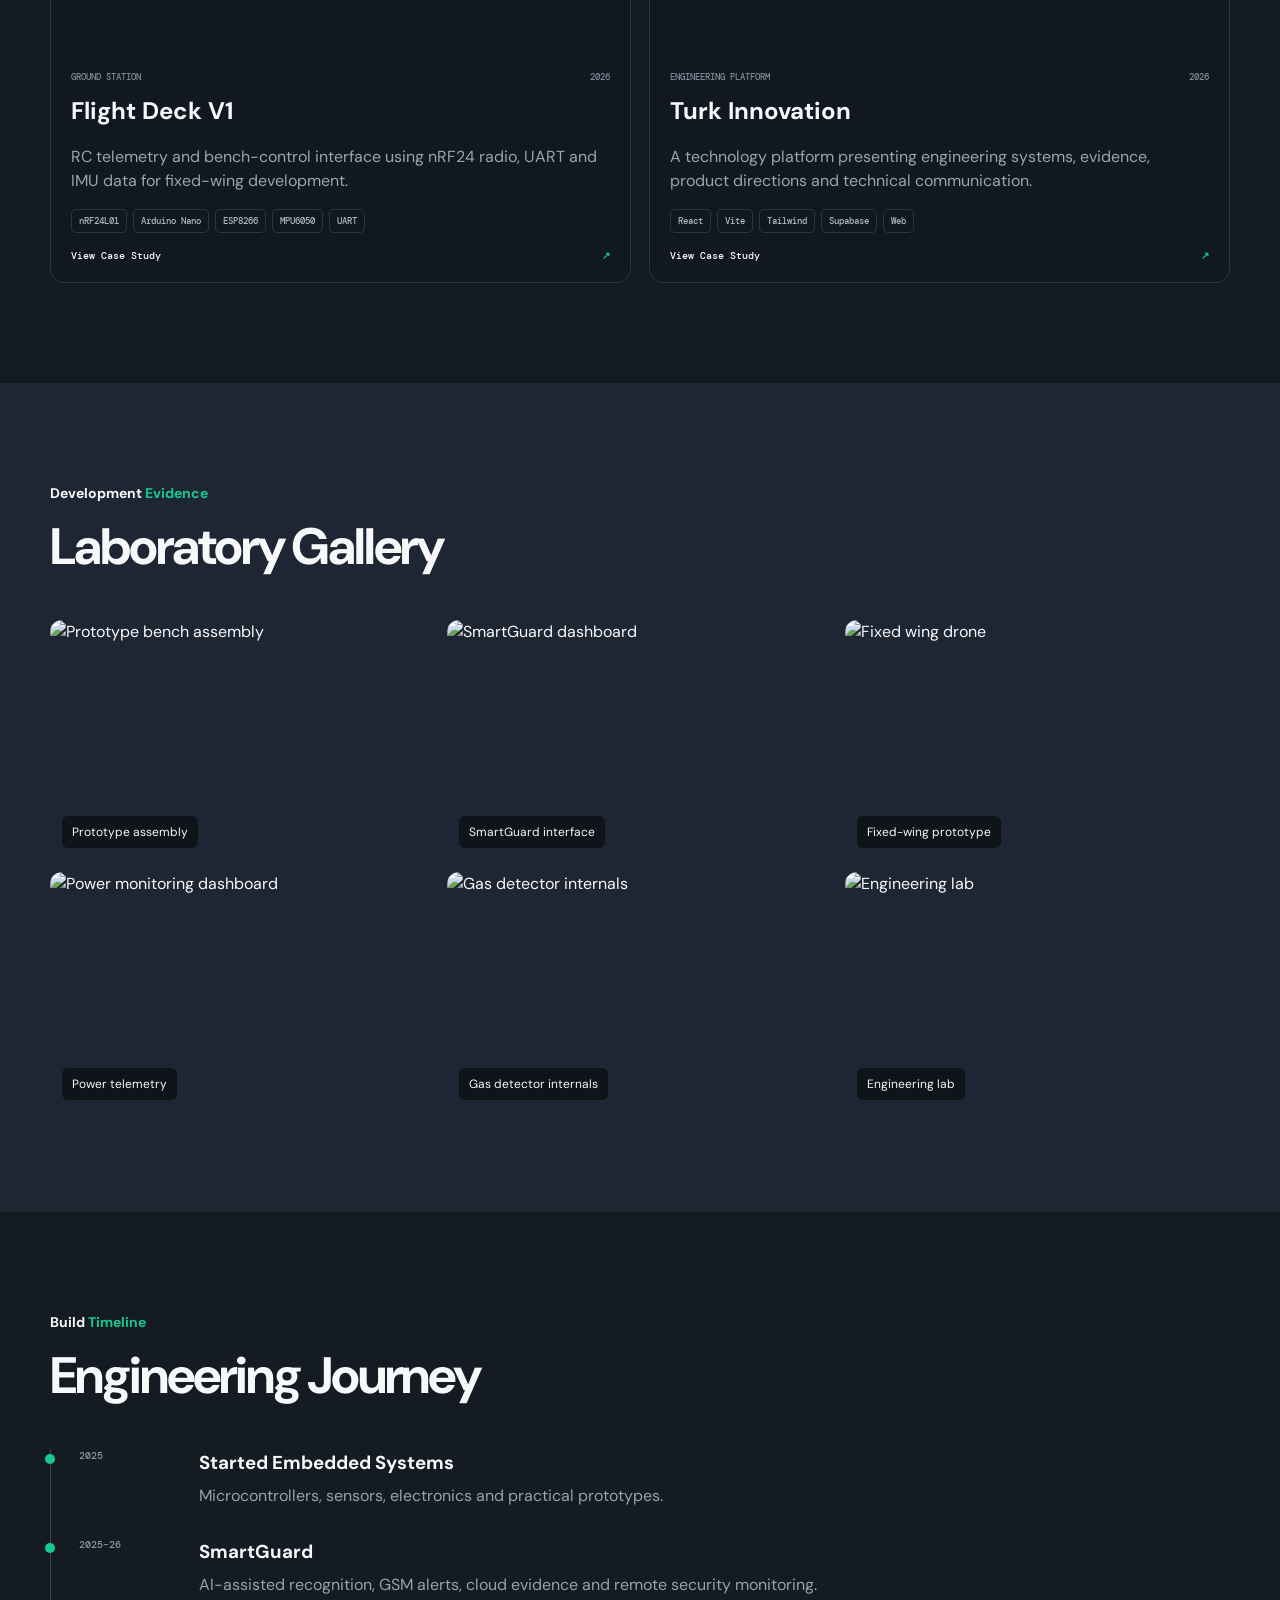
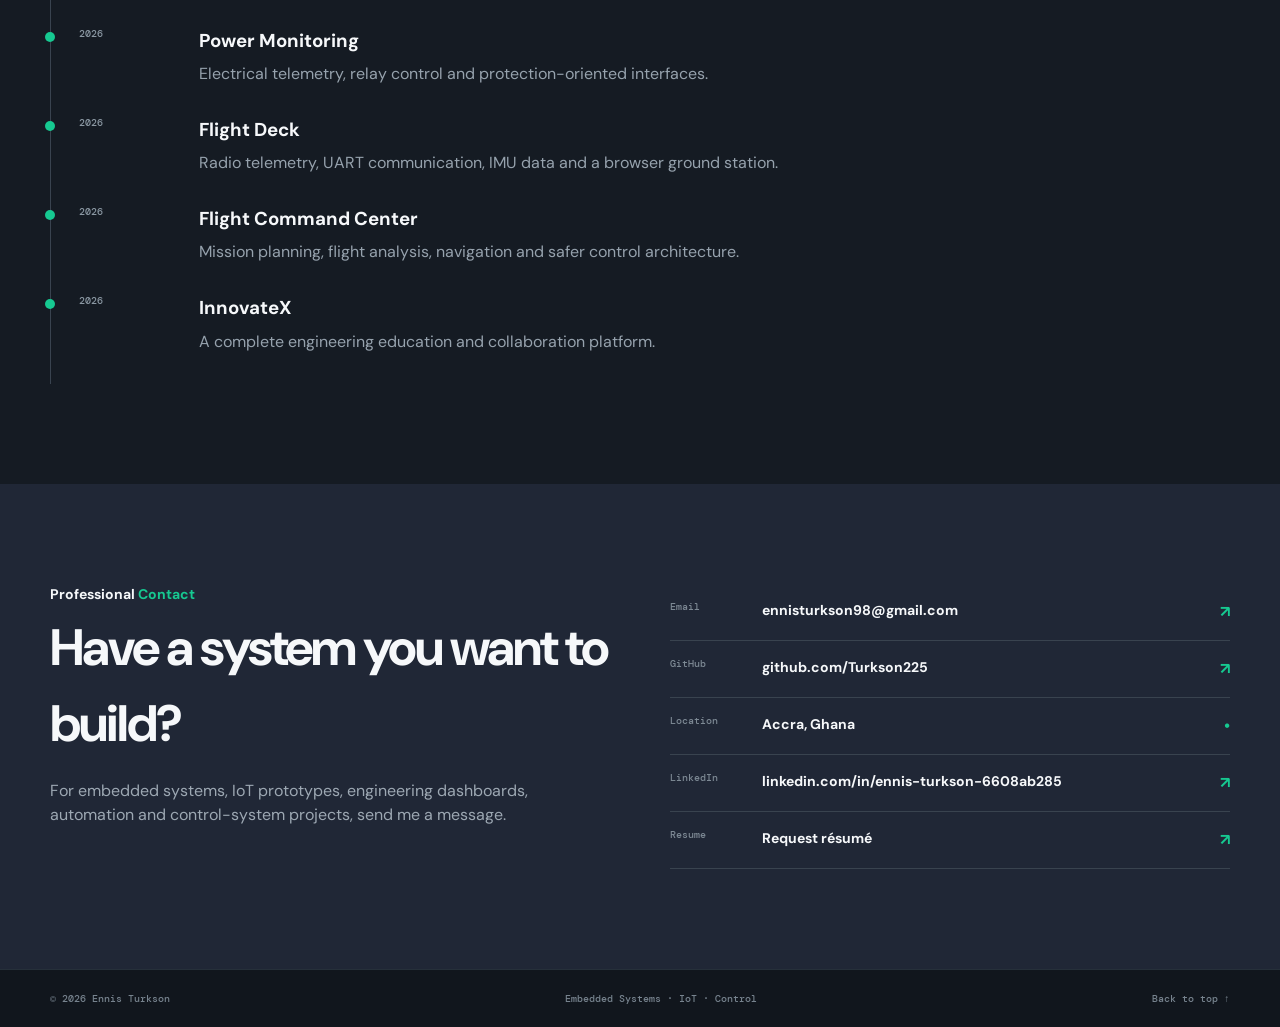
==== commit b6600da2: "Add LinkedIn profile to portfolio" ====
--- a/index.html
+++ b/index.html
@@ -54,7 +54,7 @@
         <div class="social-row">
           <a href="https://github.com/Turkson225" target="_blank" rel="noreferrer" aria-label="GitHub">GH</a>
           <a href="mailto:ennisturkson98@gmail.com" aria-label="Email">@</a>
-          <span class="social-placeholder" title="LinkedIn can be added later">in</span>
+          <a href="https://www.linkedin.com/in/ennis-turkson-6608ab285" target="_blank" rel="noreferrer" aria-label="LinkedIn">in</a>
         </div>
       </div>
 
@@ -293,7 +293,7 @@
         <a href="mailto:ennisturkson98@gmail.com"><span>Email</span><strong>ennisturkson98@gmail.com</strong><b>↗</b></a>
         <a href="https://github.com/Turkson225" target="_blank" rel="noreferrer"><span>GitHub</span><strong>github.com/Turkson225</strong><b>↗</b></a>
         <div><span>Location</span><strong>Accra, Ghana</strong><b>•</b></div>
-        <div><span>LinkedIn</span><strong>To be added</strong><b>—</b></div>
+        <a href="https://www.linkedin.com/in/ennis-turkson-6608ab285" target="_blank" rel="noreferrer"><span>LinkedIn</span><strong>linkedin.com/in/ennis-turkson-6608ab285</strong><b>↗</b></a>
         <a href="mailto:ennisturkson98@gmail.com?subject=Resume%20Request"><span>Resume</span><strong>Request résumé</strong><b>↗</b></a>
       </div>
     </section>
--- a/styles.css
+++ b/styles.css
@@ -107,177 +107,3 @@
   .section{padding:78px 20px}.skills-list,.technology-groups,.project-grid,.mini-project-grid{grid-template-columns:1fr}.technology-groups article:last-child{grid-column:auto}.resume-card{padding:26px 20px}.resume-top h2{font-size:48px}.experience-row{grid-template-columns:90px 1fr}.lab-grid{grid-template-columns:1fr}.process-line{grid-template-columns:repeat(2,1fr)}.dialog-details{grid-template-columns:1fr}.dialog-image{height:220px}
 }
 @media(prefers-reduced-motion:reduce){*{scroll-behavior:auto!important;transition:none!important}}
-
-/* Cinematic hero inspired by the supplied screen recording */
-.hero-cinematic{
-  position:relative;
-  width:100%;
-  max-width:none;
-  min-height:calc(100vh - 74px);
-  margin:0;
-  padding:0 max(28px,calc((100vw - 1260px)/2));
-  display:grid;
-  grid-template-columns:1fr minmax(360px,480px) 1fr;
-  align-items:center;
-  gap:40px;
-  overflow:hidden;
-  background:
-    radial-gradient(circle at 50% 54%,rgba(117,46,255,.18),transparent 24%),
-    radial-gradient(circle at 20% 30%,rgba(156,255,87,.08),transparent 30%),
-    linear-gradient(180deg,#07060b 0%,#0a0910 100%);
-}
-.hero-cinematic:before{
-  content:"";
-  position:absolute;
-  inset:0;
-  background:
-    linear-gradient(rgba(255,255,255,.022) 1px,transparent 1px),
-    linear-gradient(90deg,rgba(255,255,255,.018) 1px,transparent 1px);
-  background-size:52px 52px;
-  mask-image:linear-gradient(to bottom,rgba(0,0,0,.6),transparent 80%);
-  pointer-events:none;
-}
-.hero-orb{position:absolute;border-radius:50%;filter:blur(70px);opacity:.32;pointer-events:none}
-.hero-orb-left{width:260px;height:260px;background:#7038ff;left:14%;top:26%}
-.hero-orb-right{width:240px;height:240px;background:#8cff57;right:12%;bottom:15%;opacity:.09}
-.hero-socials{
-  position:absolute;
-  left:28px;
-  top:50%;
-  transform:translateY(-50%);
-  z-index:5;
-  display:flex;
-  flex-direction:column;
-  gap:10px;
-}
-.hero-socials a{
-  width:34px;height:34px;
-  border:1px solid rgba(255,255,255,.14);
-  border-radius:50%;
-  display:grid;place-items:center;
-  color:#bab4c7;
-  font:500 9px var(--mono);
-  background:rgba(255,255,255,.025);
-  transition:.25s;
-}
-.hero-socials a:hover{color:#fff;border-color:#8d63ff;background:rgba(141,99,255,.12);transform:translateX(3px)}
-.cinematic-left,.cinematic-right{position:relative;z-index:3}
-.cinematic-left{align-self:center;padding-left:46px}
-.cinematic-left p,.cinematic-right p{
-  font-size:clamp(18px,2vw,24px);
-  margin:0 0 8px;
-  color:#d6d0dd;
-}
-.cinematic-left h1{
-  margin:0;
-  color:#fff;
-  font-size:clamp(64px,7.8vw,118px);
-  line-height:.82;
-  letter-spacing:-.07em;
-  font-weight:700;
-}
-.cinematic-left span,.cinematic-right span{
-  display:block;
-  margin-top:18px;
-  color:#827c8b;
-  font:500 10px var(--mono);
-  text-transform:uppercase;
-  letter-spacing:.14em;
-}
-.cinematic-person{
-  position:relative;
-  z-index:2;
-  height:min(74vh,720px);
-  align-self:end;
-  display:flex;
-  align-items:flex-end;
-  justify-content:center;
-}
-.person-glow{
-  position:absolute;
-  width:330px;height:330px;border-radius:50%;
-  left:50%;top:42%;transform:translate(-50%,-50%);
-  background:radial-gradient(circle,rgba(117,46,255,.8) 0,rgba(117,46,255,.3) 28%,transparent 68%);
-  filter:blur(12px);
-}
-.cinematic-person img{
-  position:relative;
-  z-index:2;
-  height:100%;
-  width:auto;
-  max-width:100%;
-  object-fit:contain;
-  object-position:center bottom;
-  filter:grayscale(1) contrast(1.04) brightness(.94);
-  mix-blend-mode:screen;
-}
-.cinematic-right{
-  padding-right:40px;
-  text-align:left;
-}
-.cinematic-right p{color:#afa8b6}
-.cinematic-right h2{
-  color:#c9b6ff;
-  font-size:clamp(56px,6.8vw,106px);
-  line-height:.83;
-  letter-spacing:-.065em;
-  margin:0;
-  min-height:1.7em;
-  transition:opacity .3s ease,transform .3s ease;
-}
-.cinematic-right h2.role-changing{opacity:0;transform:translateY(12px)}
-.hero-bottom-note{
-  position:absolute;
-  left:50%;
-  bottom:18px;
-  transform:translateX(-50%);
-  color:#77717e;
-  font:500 9px var(--mono);
-  text-transform:uppercase;
-  letter-spacing:.12em;
-  z-index:5;
-}
-.hero-bottom-note span{color:#9d7cff;margin-left:6px}
-@media(max-width:980px){
-  .hero-cinematic{
-    grid-template-columns:1fr 1fr;
-    min-height:auto;
-    padding-top:58px;
-    padding-bottom:78px;
-  }
-  .cinematic-person{
-    grid-column:2;
-    grid-row:1/3;
-    height:560px;
-  }
-  .cinematic-left{grid-column:1;grid-row:1;padding-left:28px;align-self:end}
-  .cinematic-right{grid-column:1;grid-row:2;padding:0 0 0 28px;align-self:start}
-  .cinematic-left h1{font-size:clamp(58px,10vw,92px)}
-  .cinematic-right h2{font-size:clamp(50px,9vw,84px)}
-}
-@media(max-width:720px){
-  .hero-cinematic{
-    grid-template-columns:1fr;
-    min-height:760px;
-    padding:58px 20px 58px;
-    text-align:center;
-  }
-  .hero-socials{left:12px;top:auto;bottom:20px;transform:none;flex-direction:row}
-  .cinematic-left,.cinematic-right{
-    grid-column:1;
-    padding:0;
-    text-align:center;
-  }
-  .cinematic-left{grid-row:1;align-self:start}
-  .cinematic-left h1{font-size:64px;line-height:.86}
-  .cinematic-left span,.cinematic-right span{font-size:8px}
-  .cinematic-person{
-    grid-column:1;
-    grid-row:2;
-    height:390px;
-    margin:-24px 0 -10px;
-  }
-  .cinematic-right{grid-row:3;align-self:end}
-  .cinematic-right h2{font-size:58px;line-height:.88;min-height:auto}
-  .hero-bottom-note{display:none}
-}
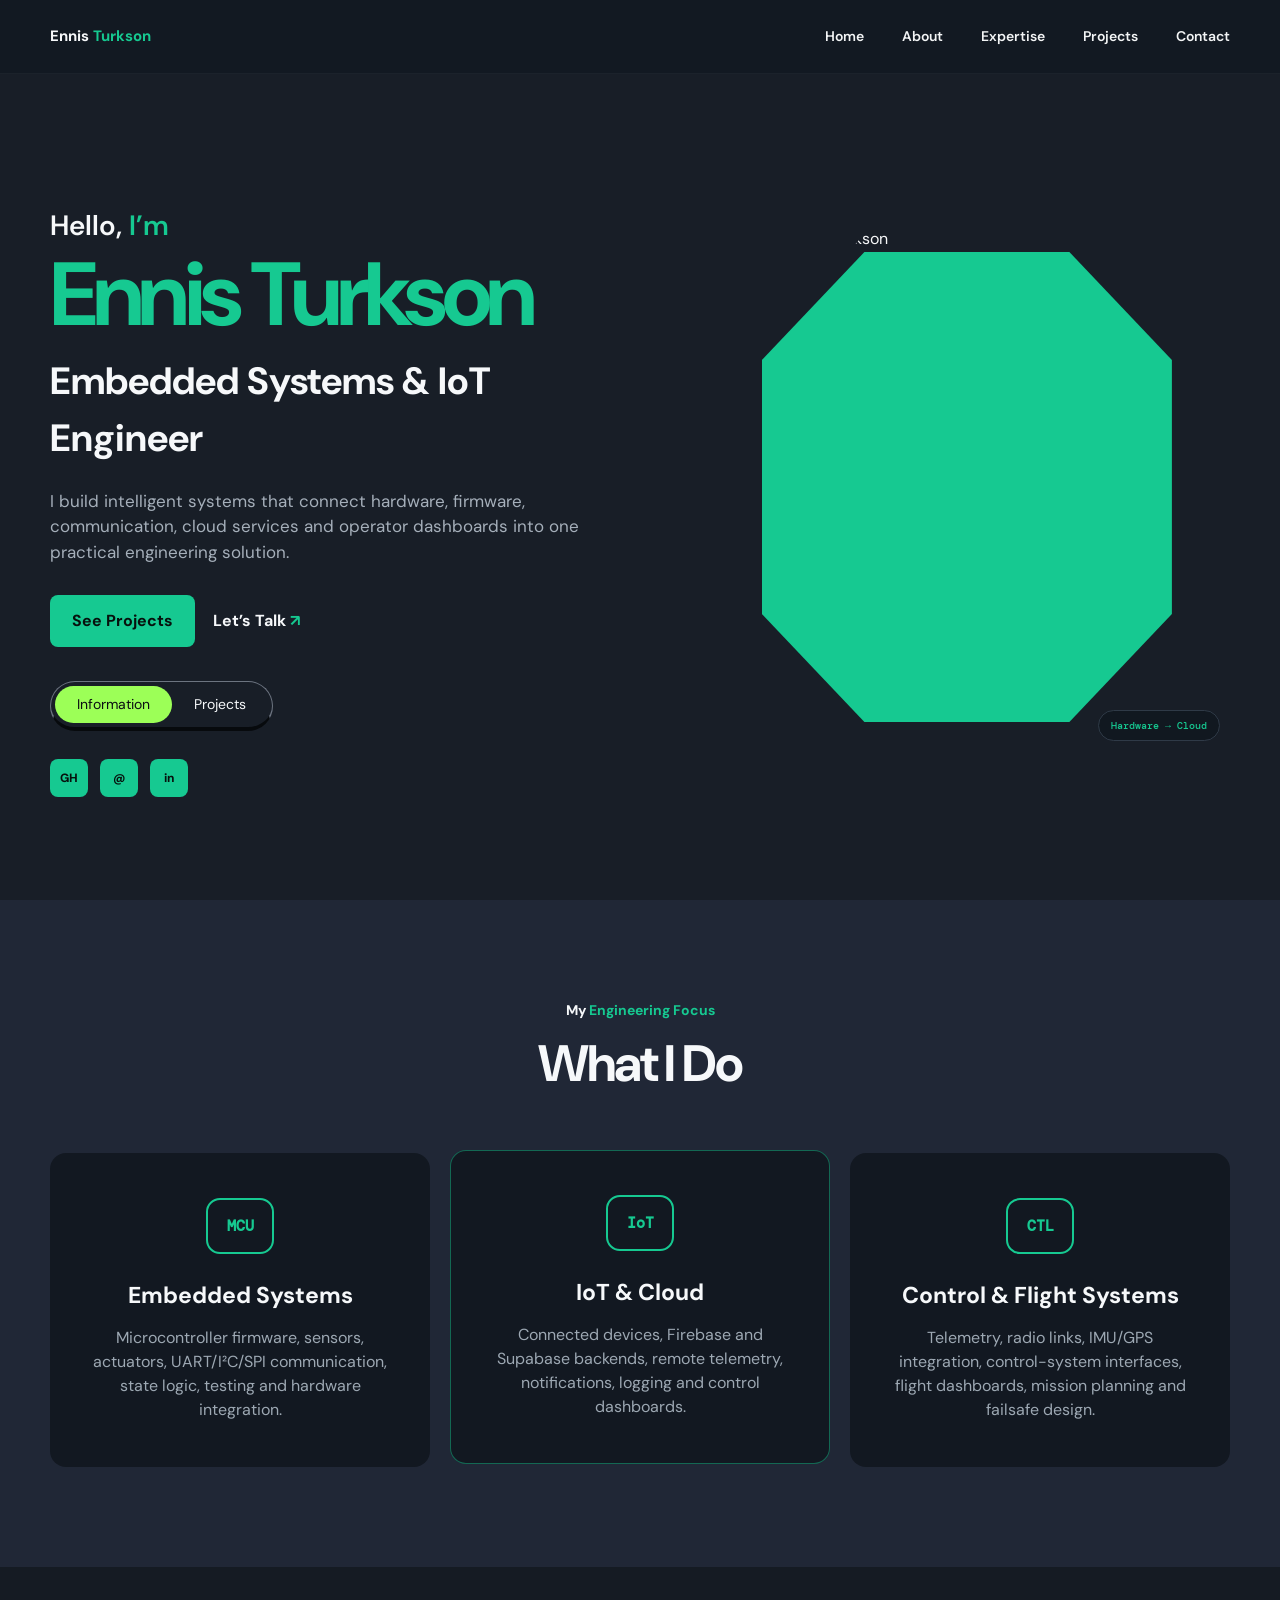
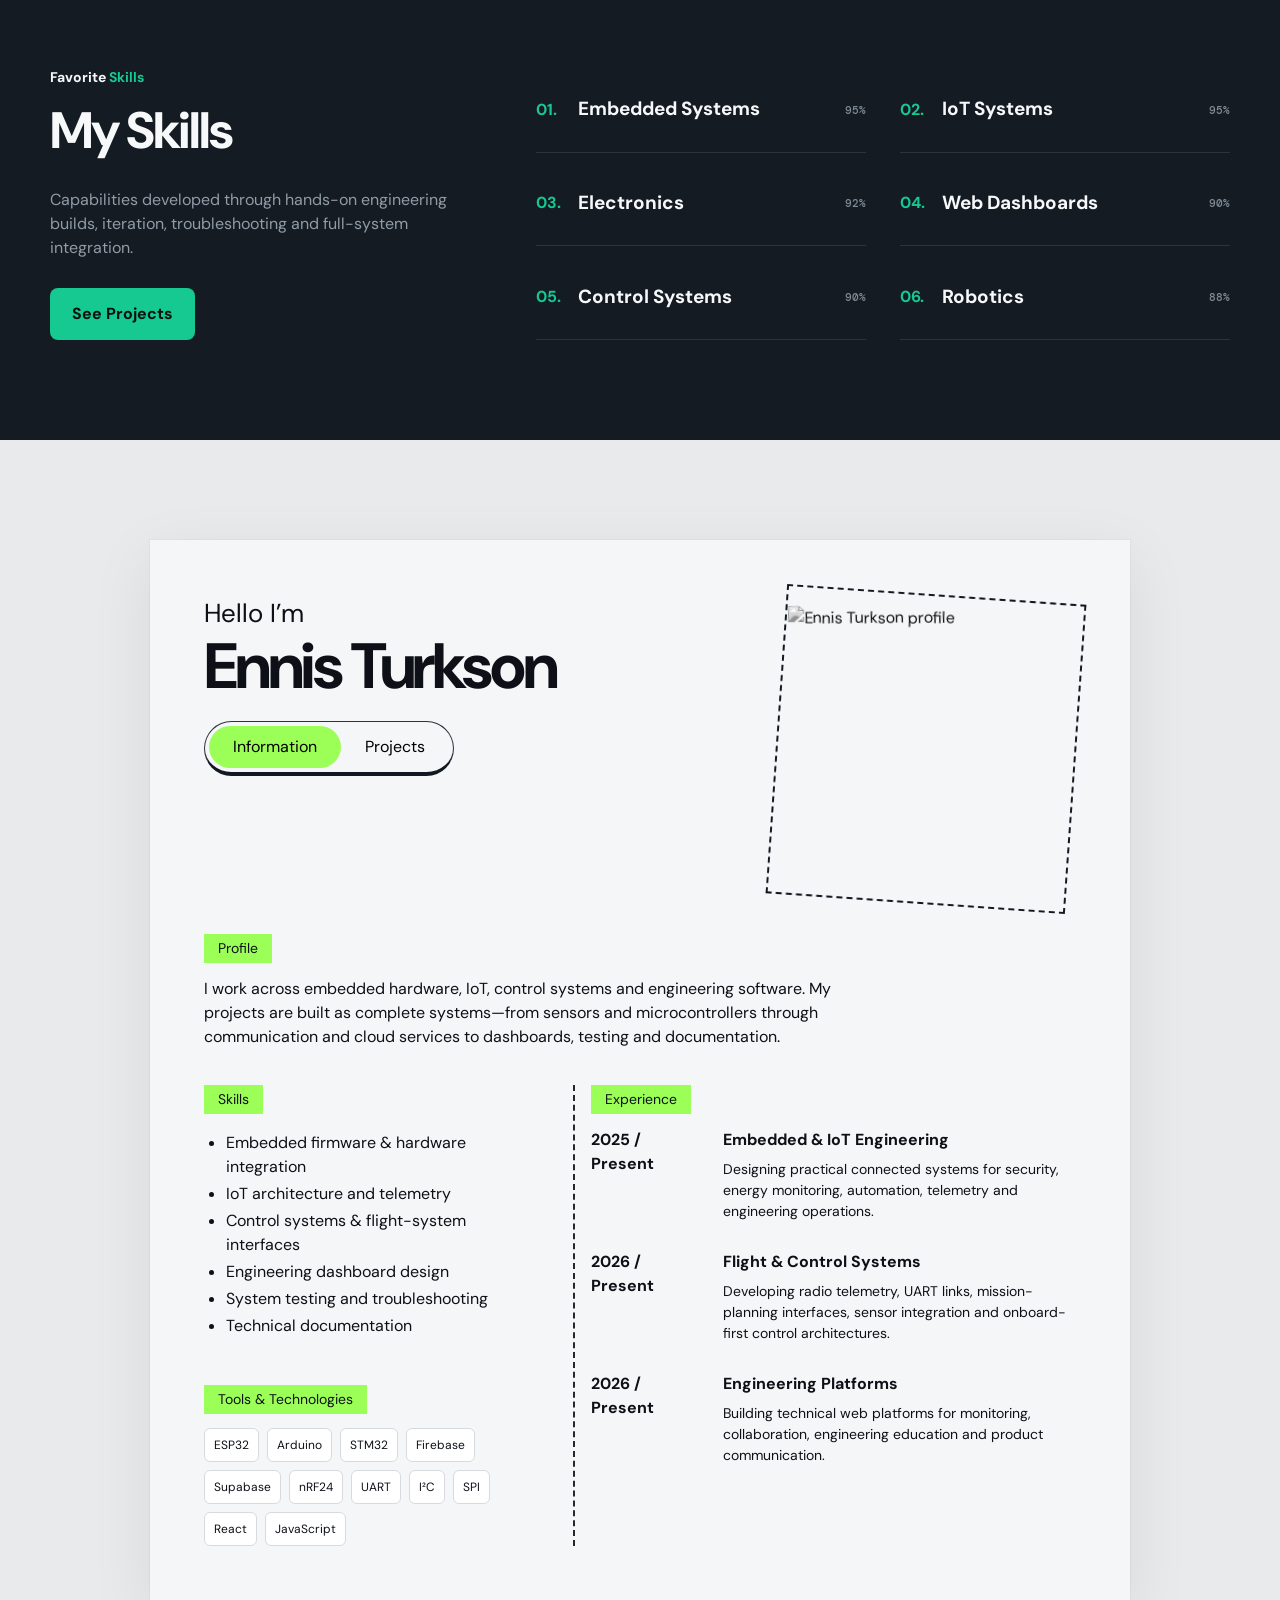
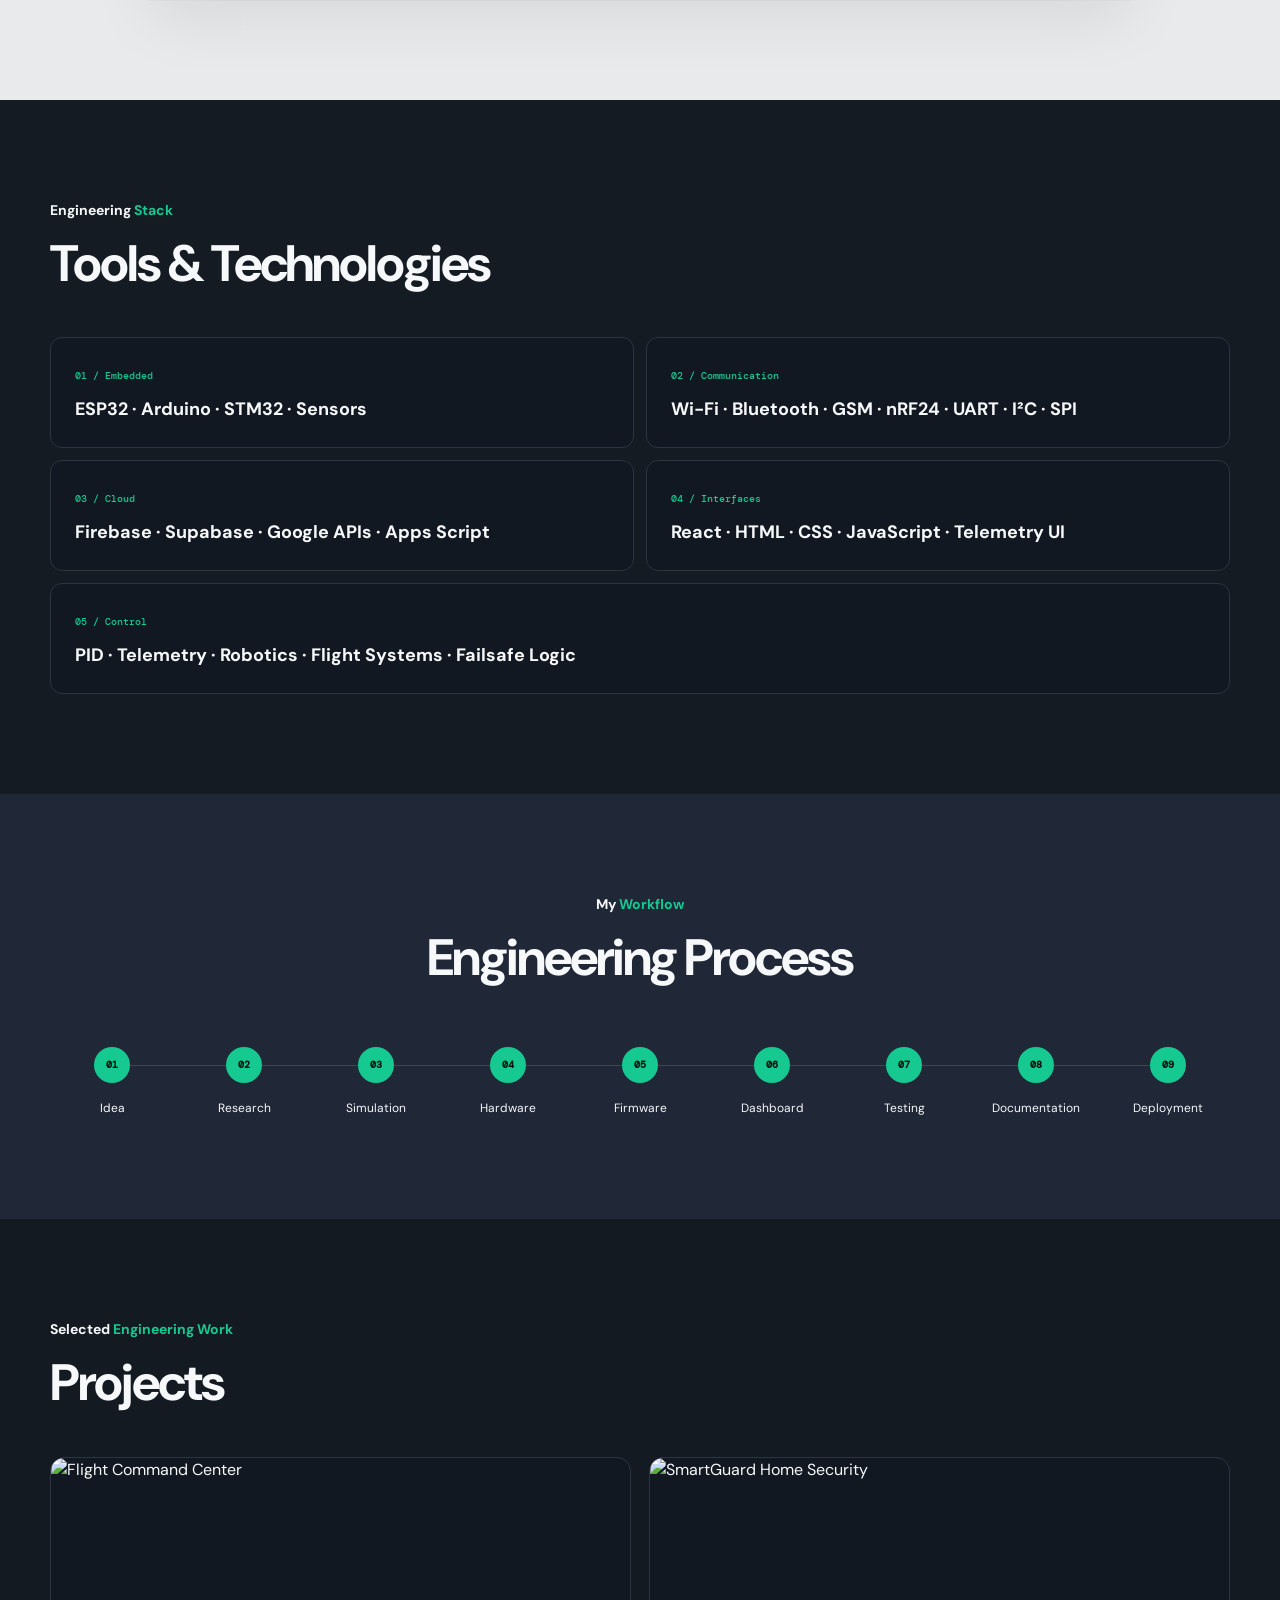
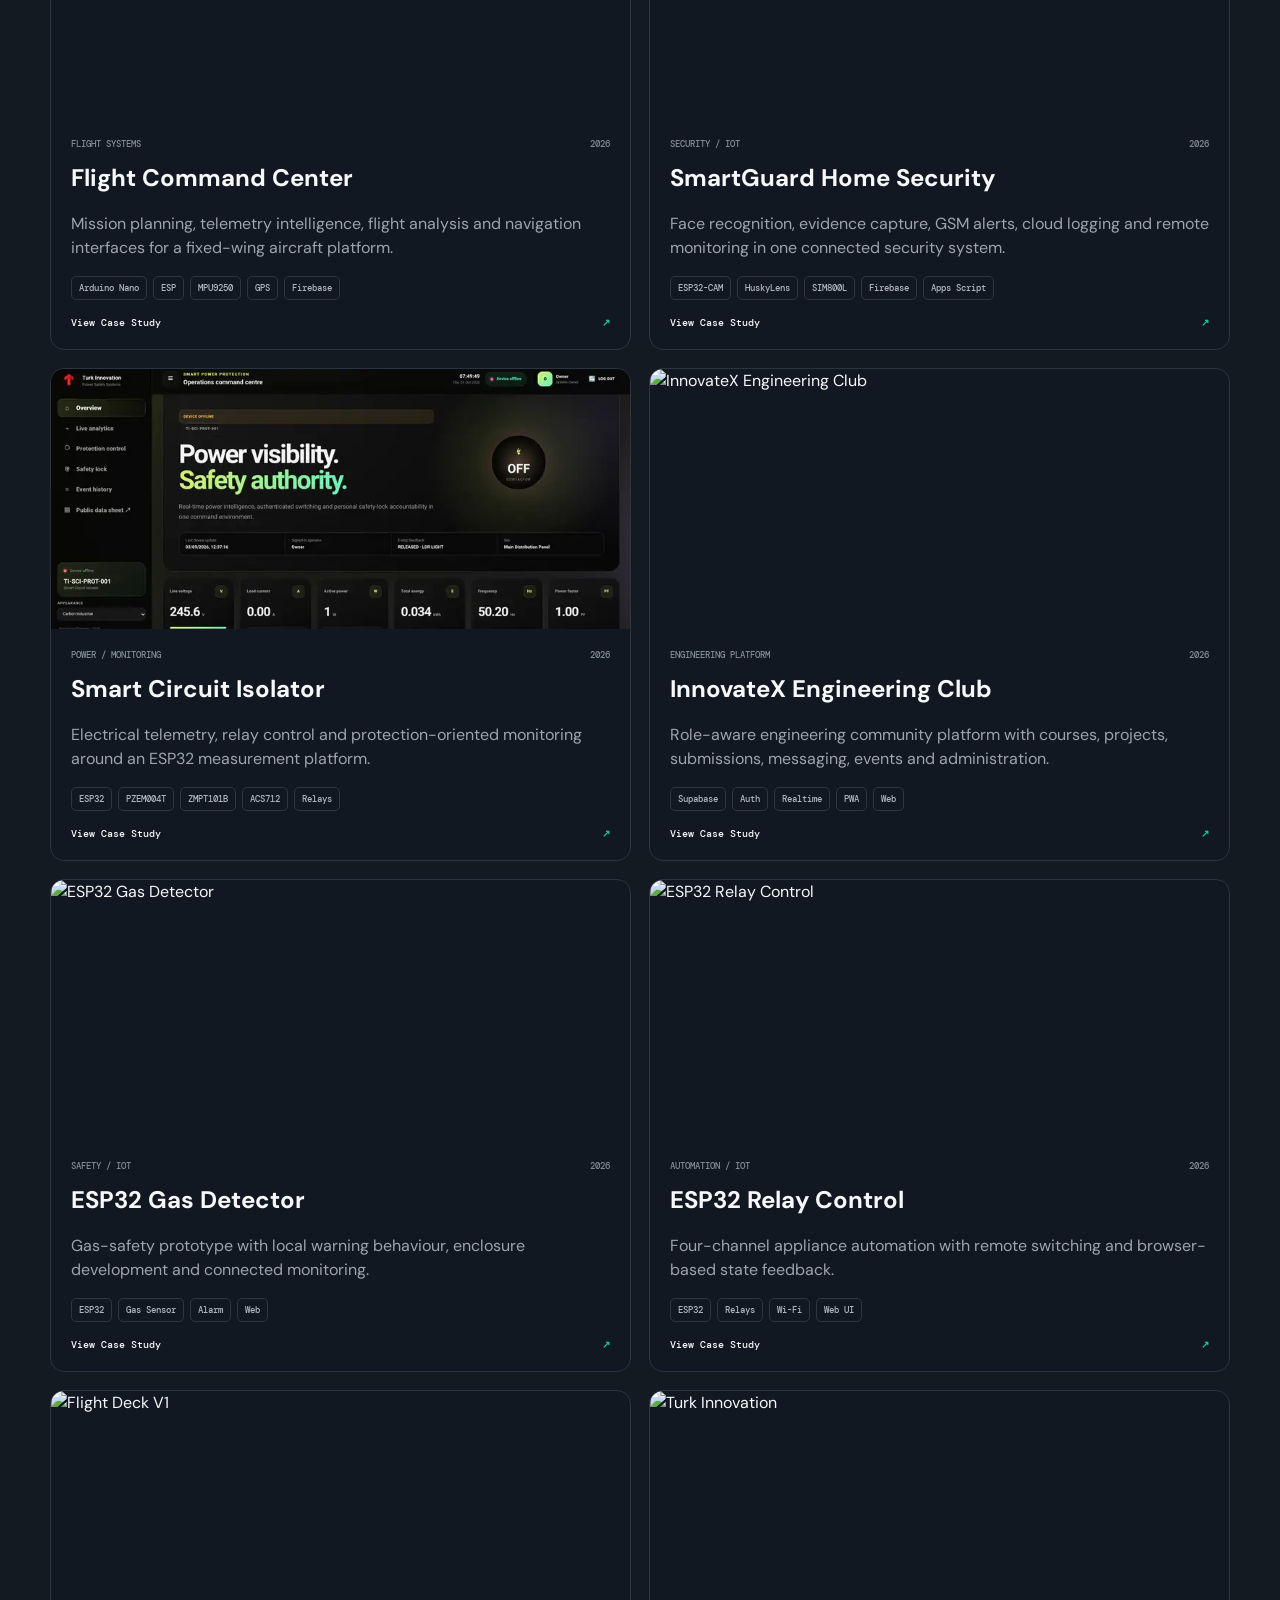
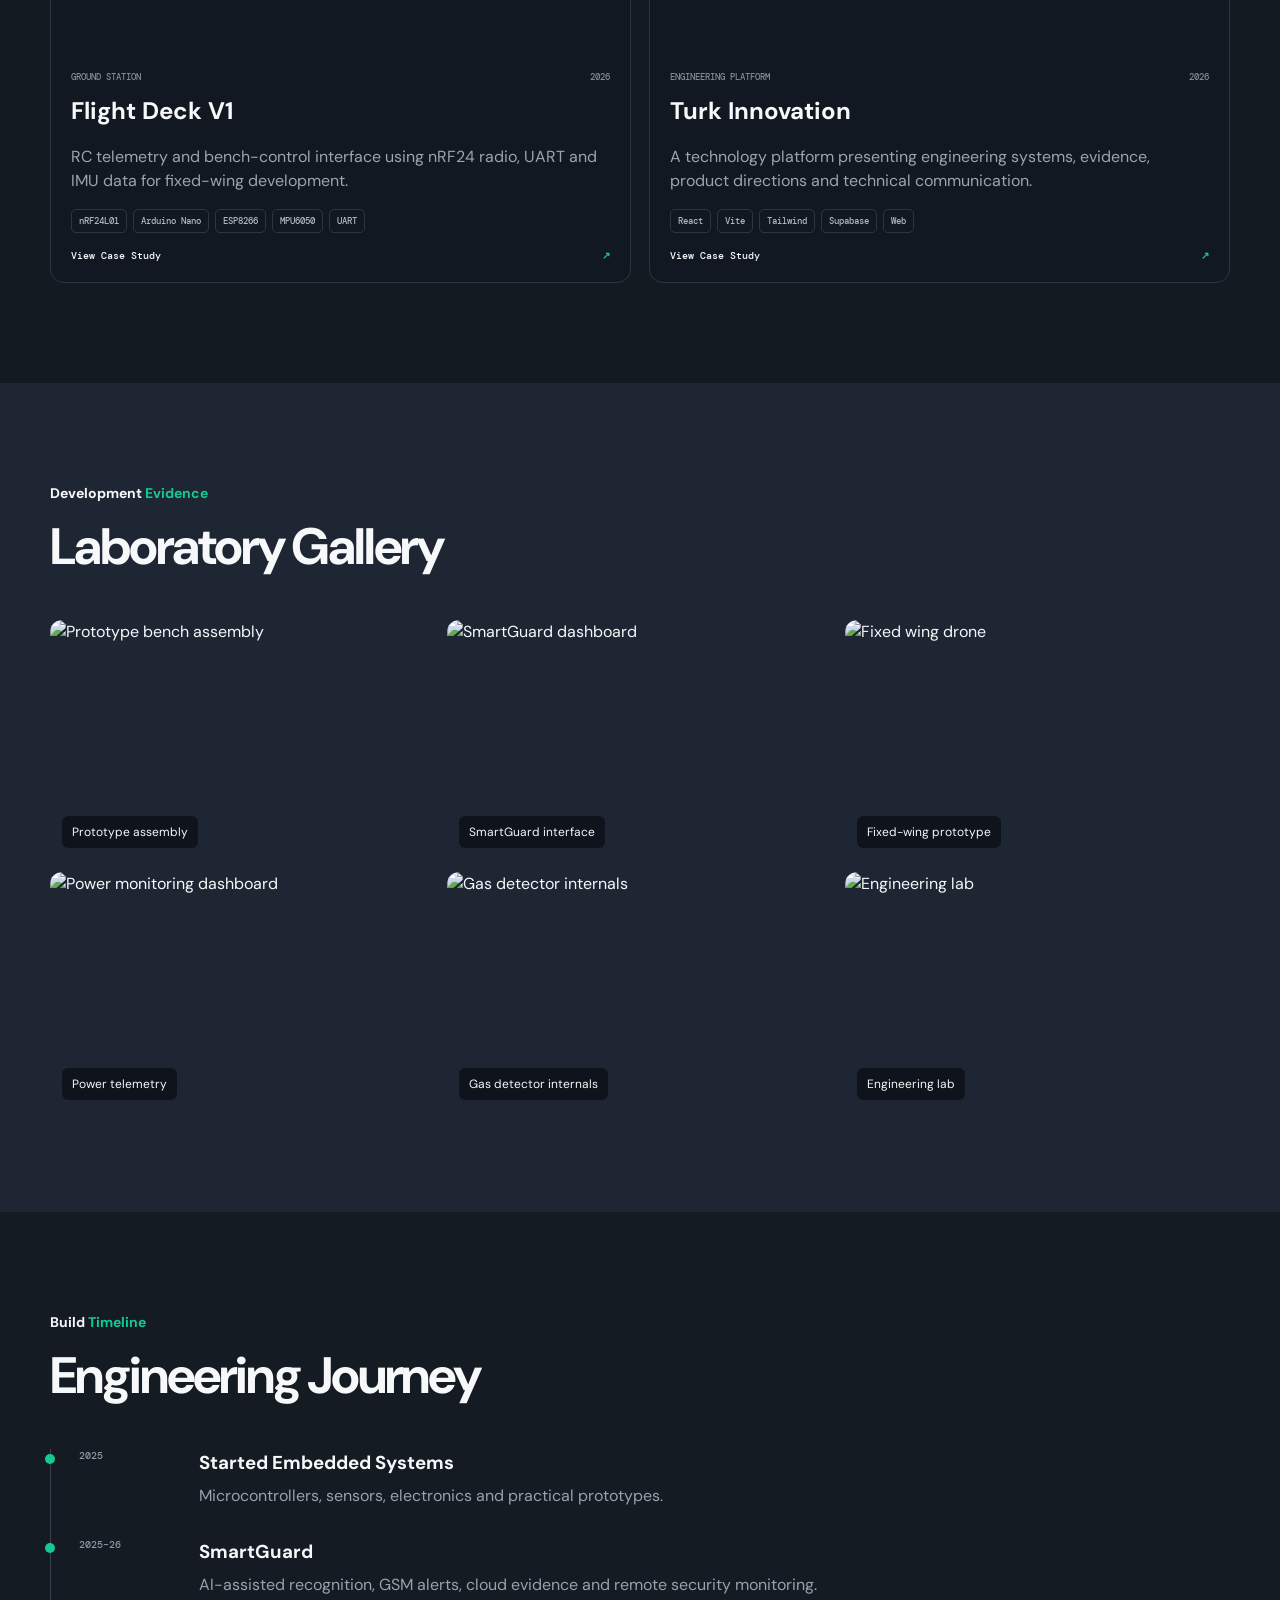
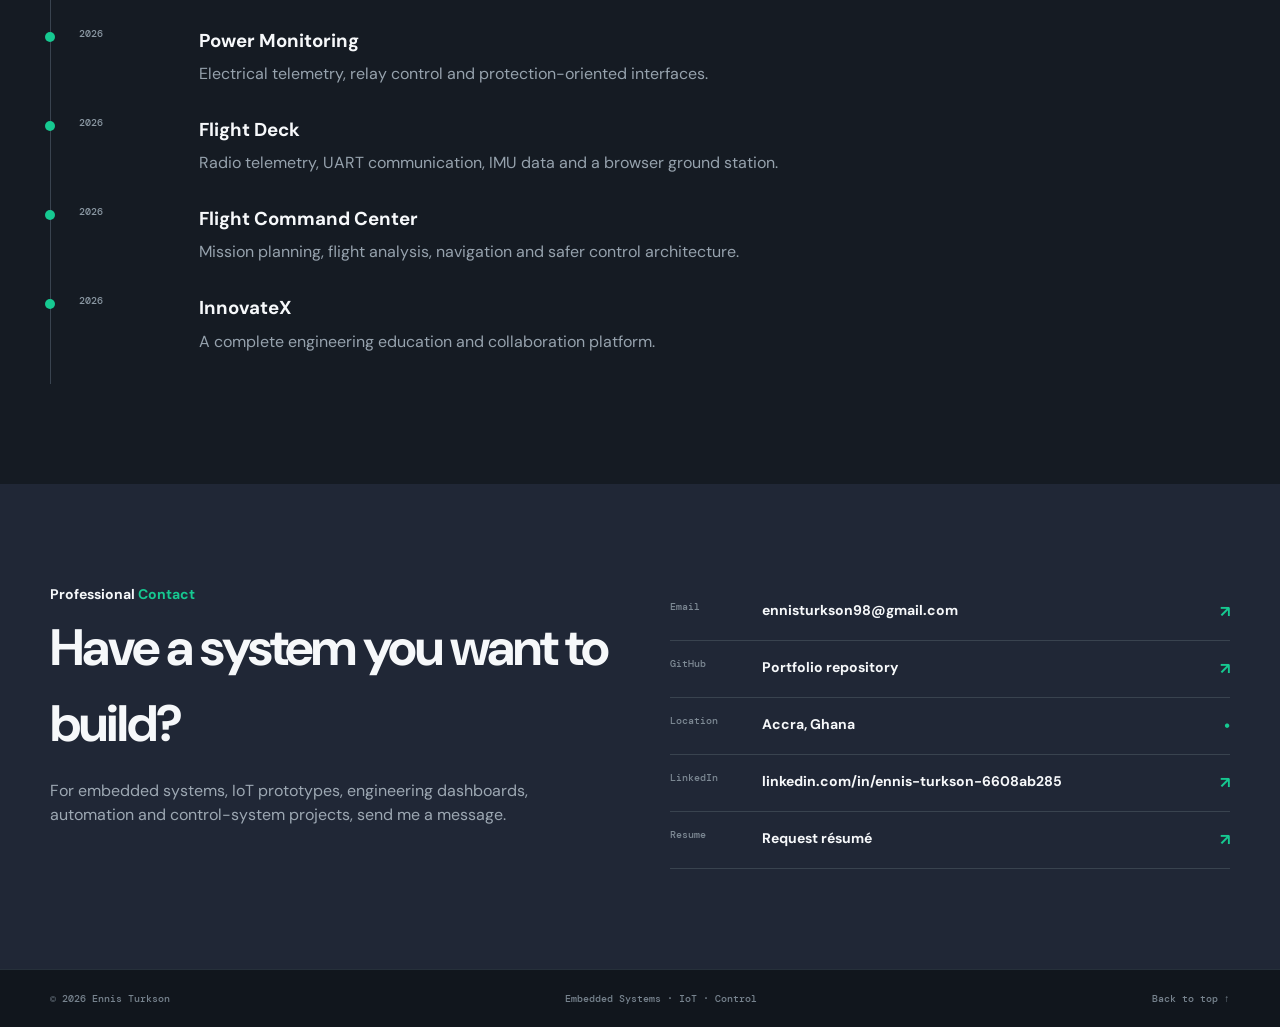
==== commit d53ea12f: "Point portfolio GitHub links to curated portfolio repository" ====
--- a/index.html
+++ b/index.html
@@ -52,7 +52,7 @@
         </div>
 
         <div class="social-row">
-          <a href="https://github.com/Turkson225" target="_blank" rel="noreferrer" aria-label="GitHub">GH</a>
+          <a href="https://github.com/Turkson225/turk-robotics-website" target="_blank" rel="noreferrer" aria-label="Portfolio GitHub repository">GH</a>
           <a href="mailto:ennisturkson98@gmail.com" aria-label="Email">@</a>
           <a href="https://www.linkedin.com/in/ennis-turkson-6608ab285" target="_blank" rel="noreferrer" aria-label="LinkedIn">in</a>
         </div>
@@ -291,7 +291,7 @@
       </div>
       <div class="contact-list">
         <a href="mailto:ennisturkson98@gmail.com"><span>Email</span><strong>ennisturkson98@gmail.com</strong><b>↗</b></a>
-        <a href="https://github.com/Turkson225" target="_blank" rel="noreferrer"><span>GitHub</span><strong>github.com/Turkson225</strong><b>↗</b></a>
+        <a href="https://github.com/Turkson225/turk-robotics-website" target="_blank" rel="noreferrer"><span>GitHub</span><strong>Portfolio repository</strong><b>↗</b></a>
         <div><span>Location</span><strong>Accra, Ghana</strong><b>•</b></div>
         <a href="https://www.linkedin.com/in/ennis-turkson-6608ab285" target="_blank" rel="noreferrer"><span>LinkedIn</span><strong>linkedin.com/in/ennis-turkson-6608ab285</strong><b>↗</b></a>
         <a href="mailto:ennisturkson98@gmail.com?subject=Resume%20Request"><span>Resume</span><strong>Request résumé</strong><b>↗</b></a>
--- a/styles.css
+++ b/styles.css
@@ -107,3 +107,54 @@
   .section{padding:78px 20px}.skills-list,.technology-groups,.project-grid,.mini-project-grid{grid-template-columns:1fr}.technology-groups article:last-child{grid-column:auto}.resume-card{padding:26px 20px}.resume-top h2{font-size:48px}.experience-row{grid-template-columns:90px 1fr}.lab-grid{grid-template-columns:1fr}.process-line{grid-template-columns:repeat(2,1fr)}.dialog-details{grid-template-columns:1fr}.dialog-image{height:220px}
 }
 @media(prefers-reduced-motion:reduce){*{scroll-behavior:auto!important;transition:none!important}}
+
+
+/* Hero portrait motion */
+.hero-photo-wrap{
+  animation:heroFlyIn 1.05s cubic-bezier(.16,1,.3,1) both;
+  transform-origin:center;
+}
+.hero-photo{
+  animation:heroFloat 4.8s ease-in-out 1.1s infinite;
+  will-change:transform;
+}
+.hero-hex{
+  animation:heroHexPulse 4.8s ease-in-out 1.1s infinite;
+}
+.hero-chip{
+  animation:chipFlyIn .75s cubic-bezier(.16,1,.3,1) .72s both;
+}
+
+@keyframes heroFlyIn{
+  0%{
+    opacity:0;
+    transform:translate3d(110px,42px,0) scale(.78) rotate(6deg);
+    filter:blur(8px);
+  }
+  62%{
+    opacity:1;
+    transform:translate3d(-8px,-5px,0) scale(1.025) rotate(-1deg);
+    filter:blur(0);
+  }
+  100%{
+    opacity:1;
+    transform:translate3d(0,0,0) scale(1) rotate(0);
+    filter:blur(0);
+  }
+}
+@keyframes heroFloat{
+  0%,100%{transform:translate3d(0,0,0)}
+  50%{transform:translate3d(0,-10px,0)}
+}
+@keyframes heroHexPulse{
+  0%,100%{transform:scale(1);filter:drop-shadow(0 0 24px rgba(22,201,145,.2))}
+  50%{transform:scale(1.025);filter:drop-shadow(0 0 38px rgba(22,201,145,.3))}
+}
+@keyframes chipFlyIn{
+  0%{opacity:0;transform:translate3d(38px,16px,0) scale(.9)}
+  100%{opacity:1;transform:translate3d(0,0,0) scale(1)}
+}
+
+@media(prefers-reduced-motion:reduce){
+  .hero-photo-wrap,.hero-photo,.hero-hex,.hero-chip{animation:none!important}
+}
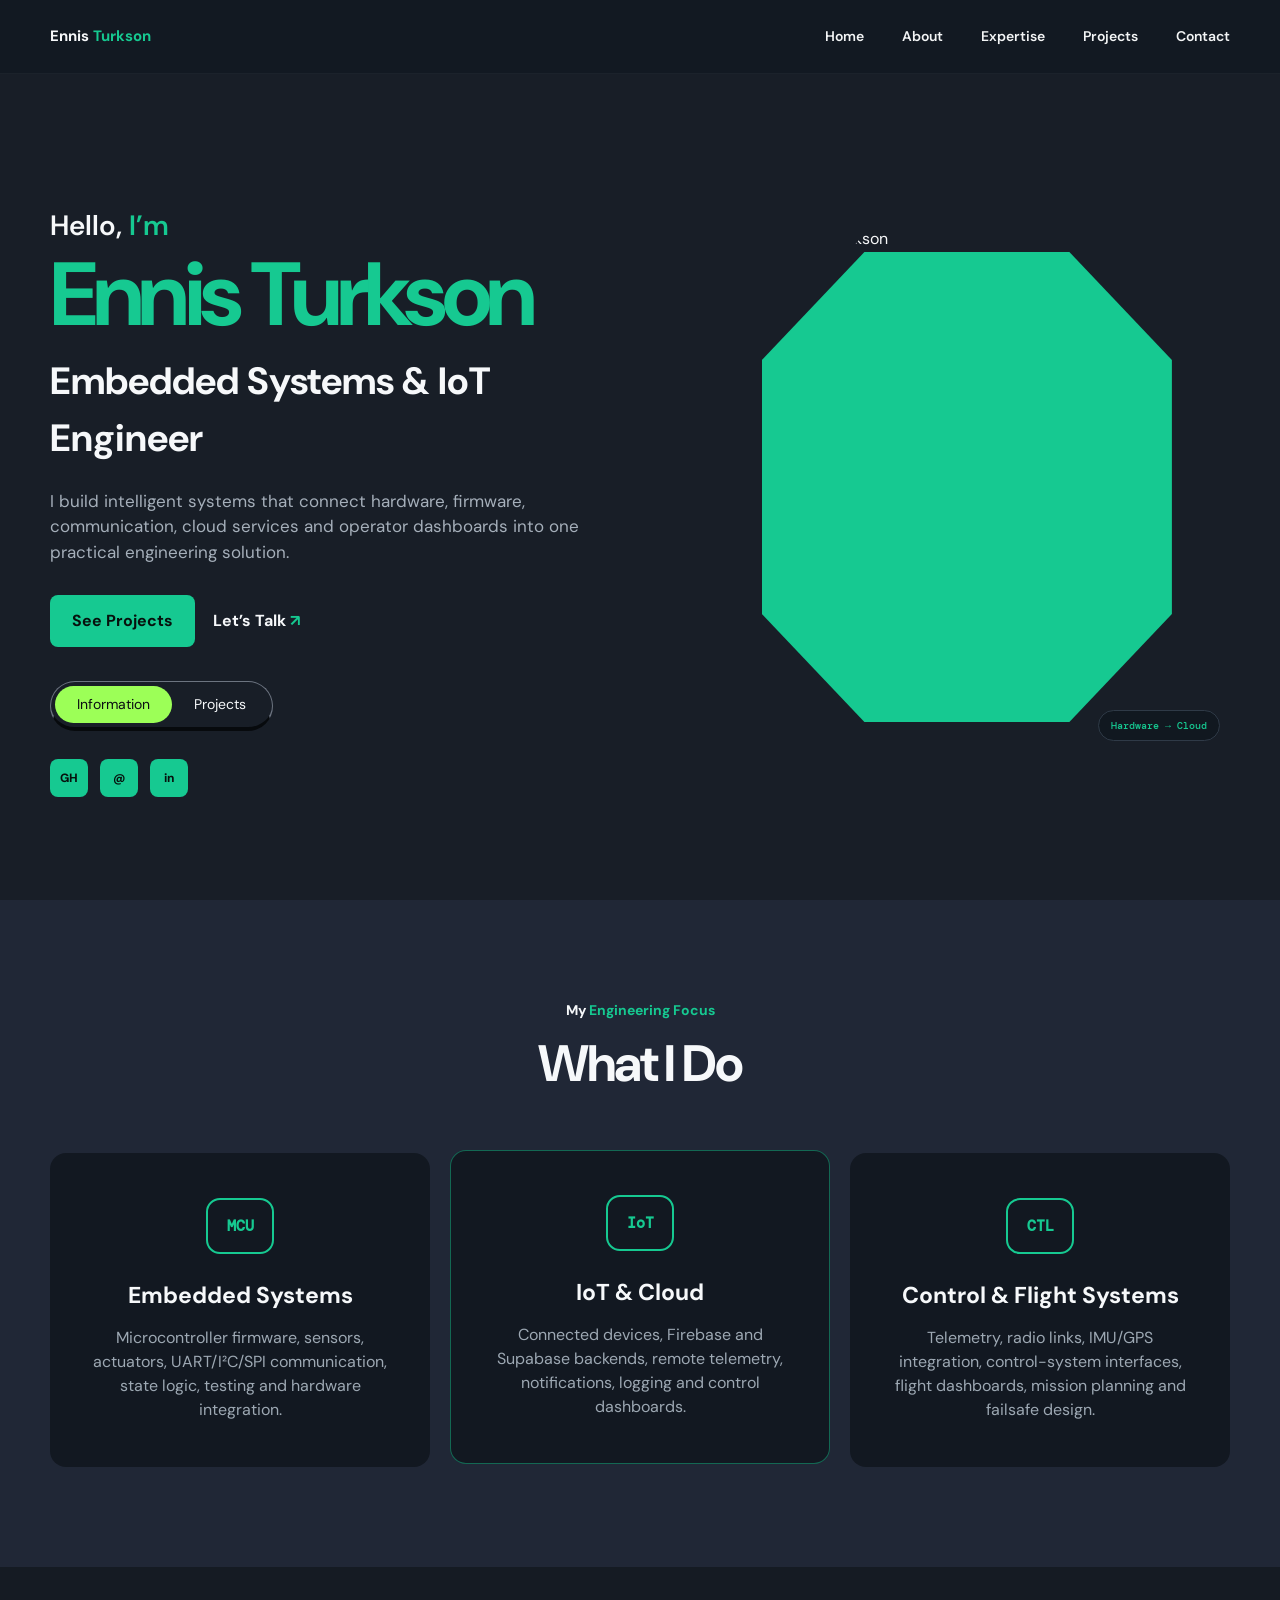
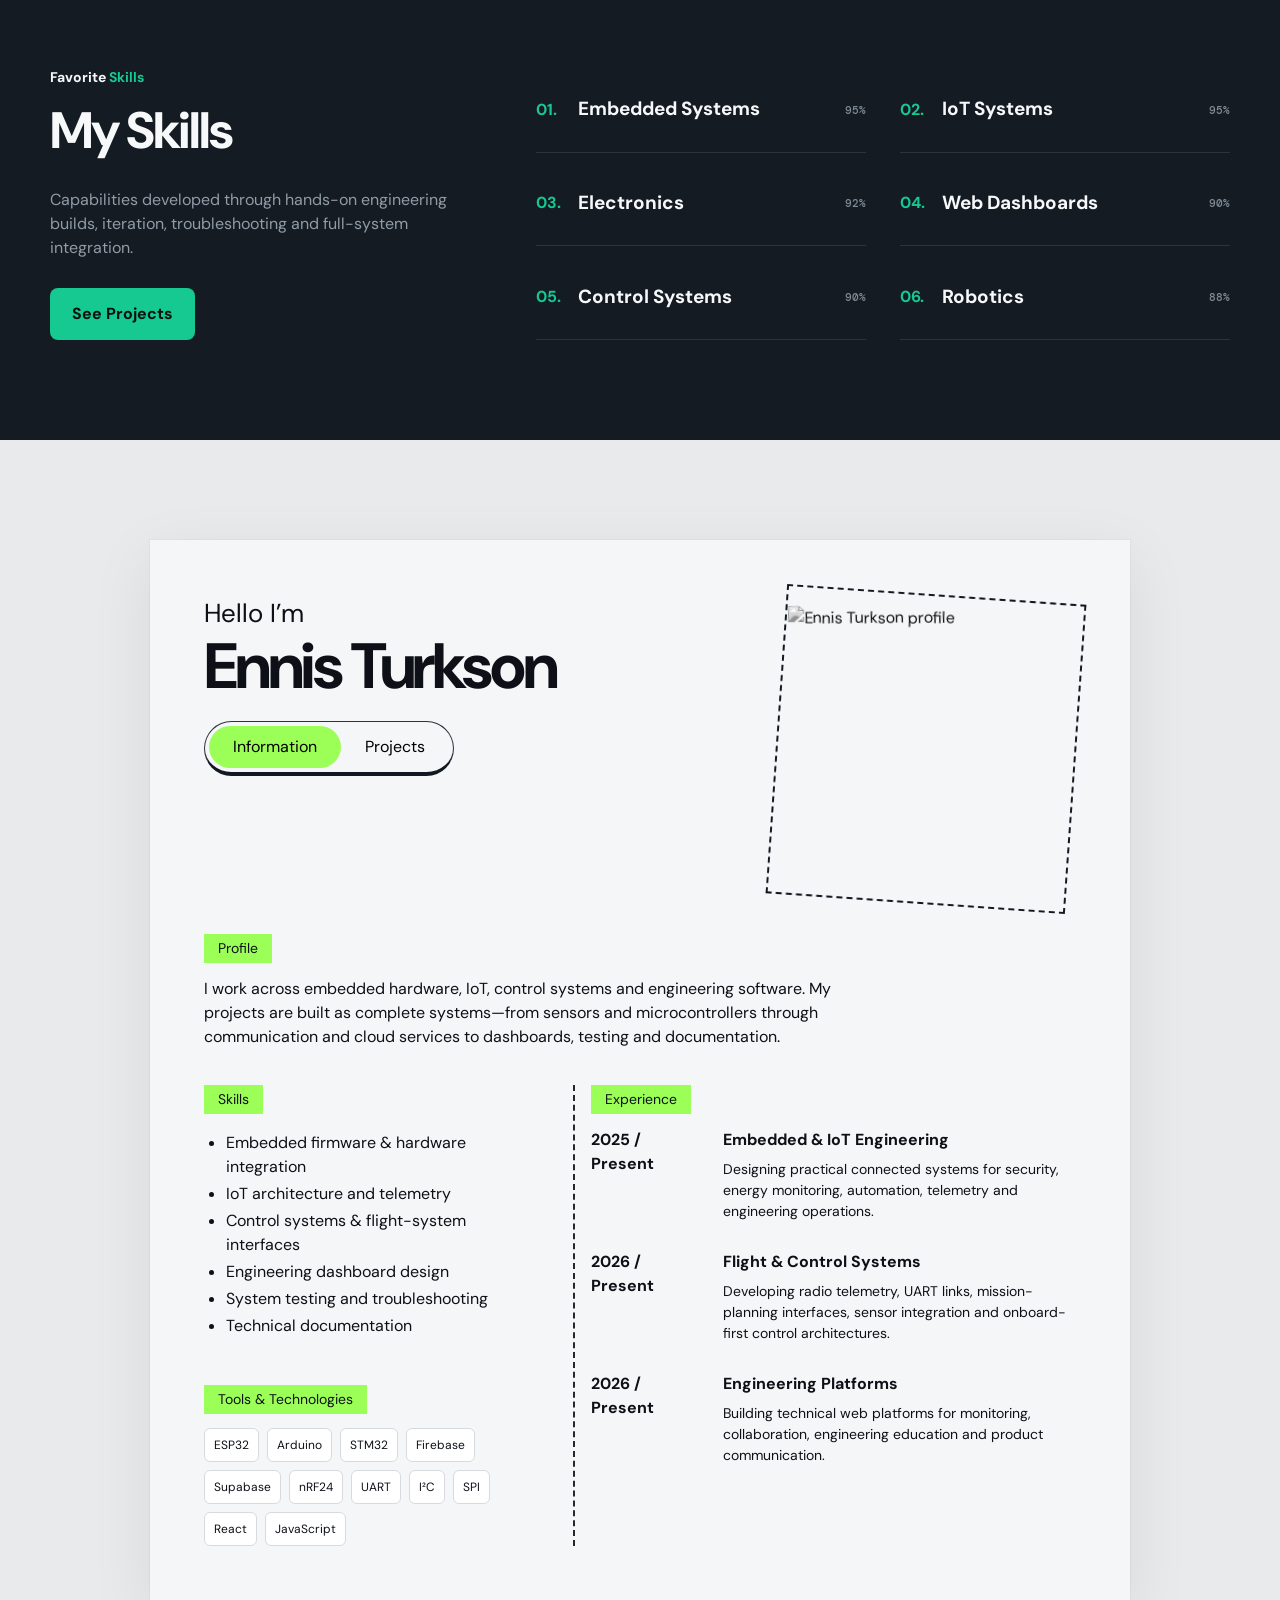
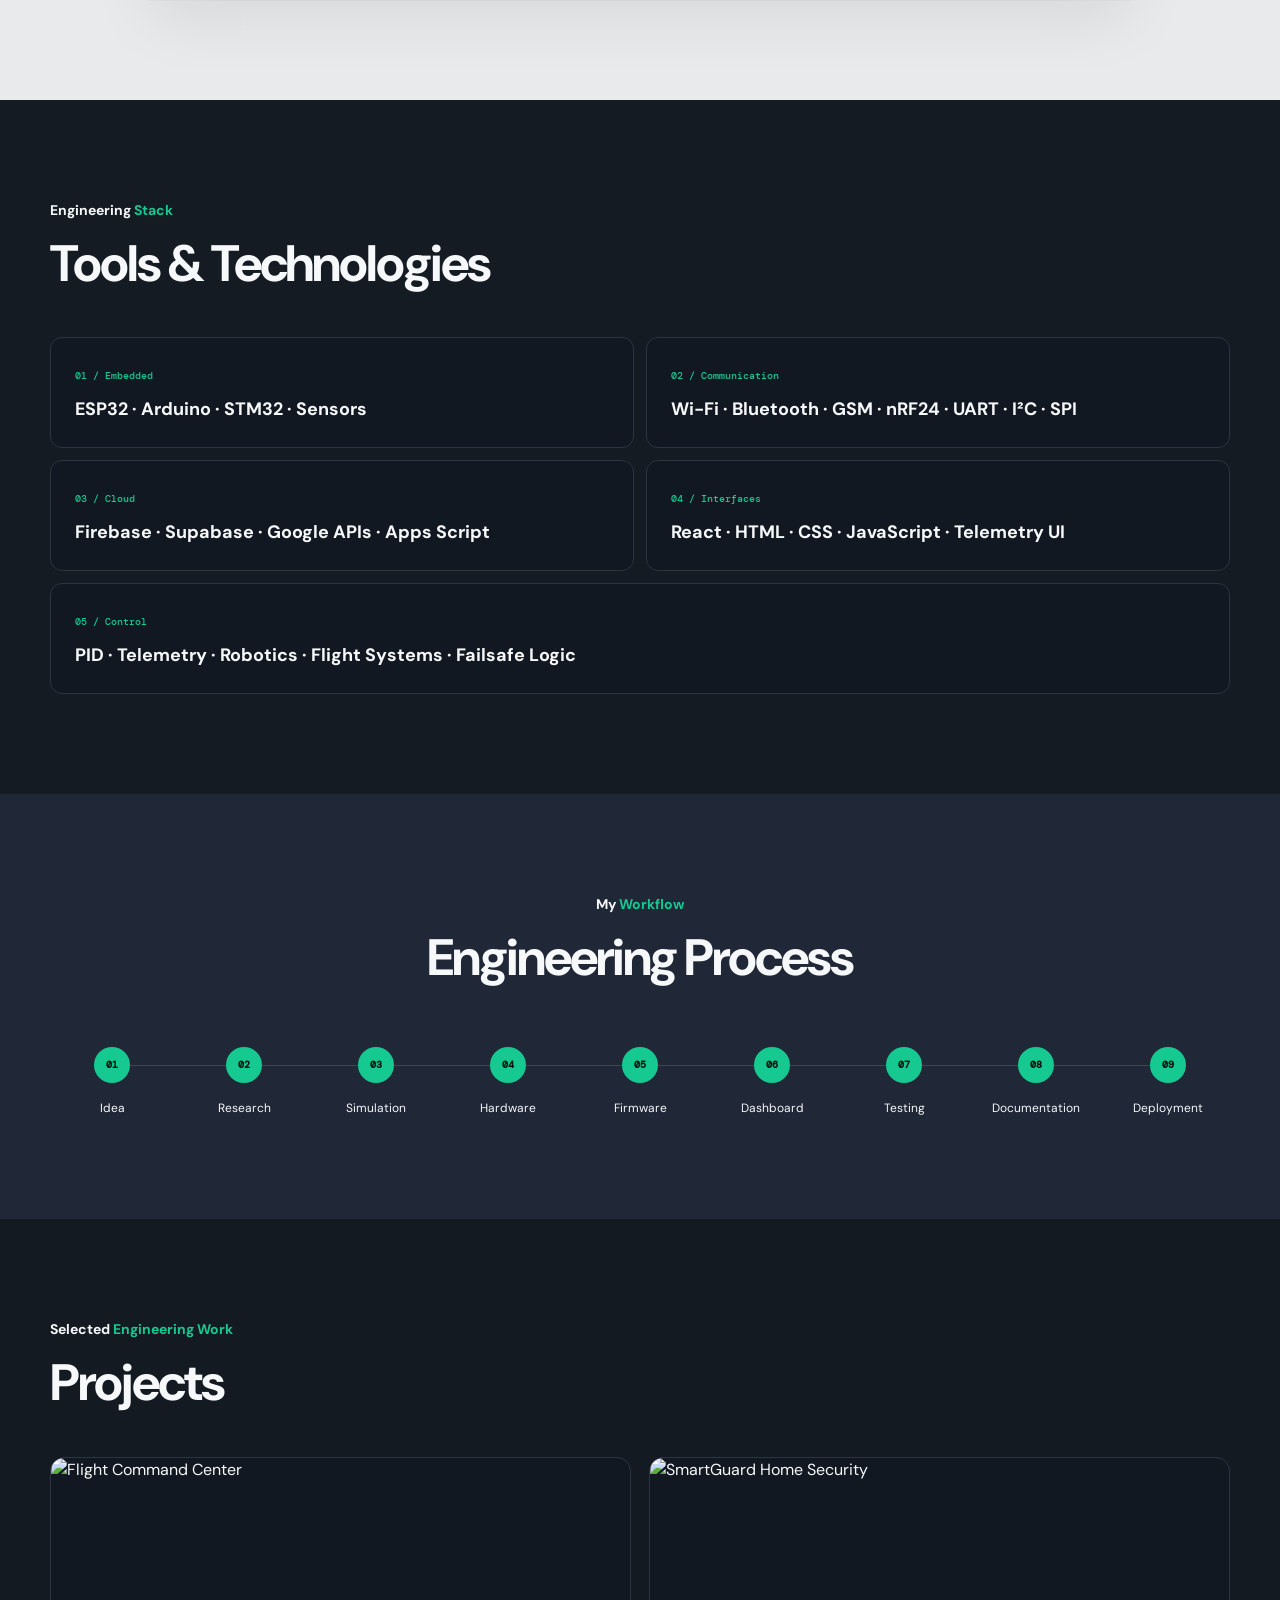
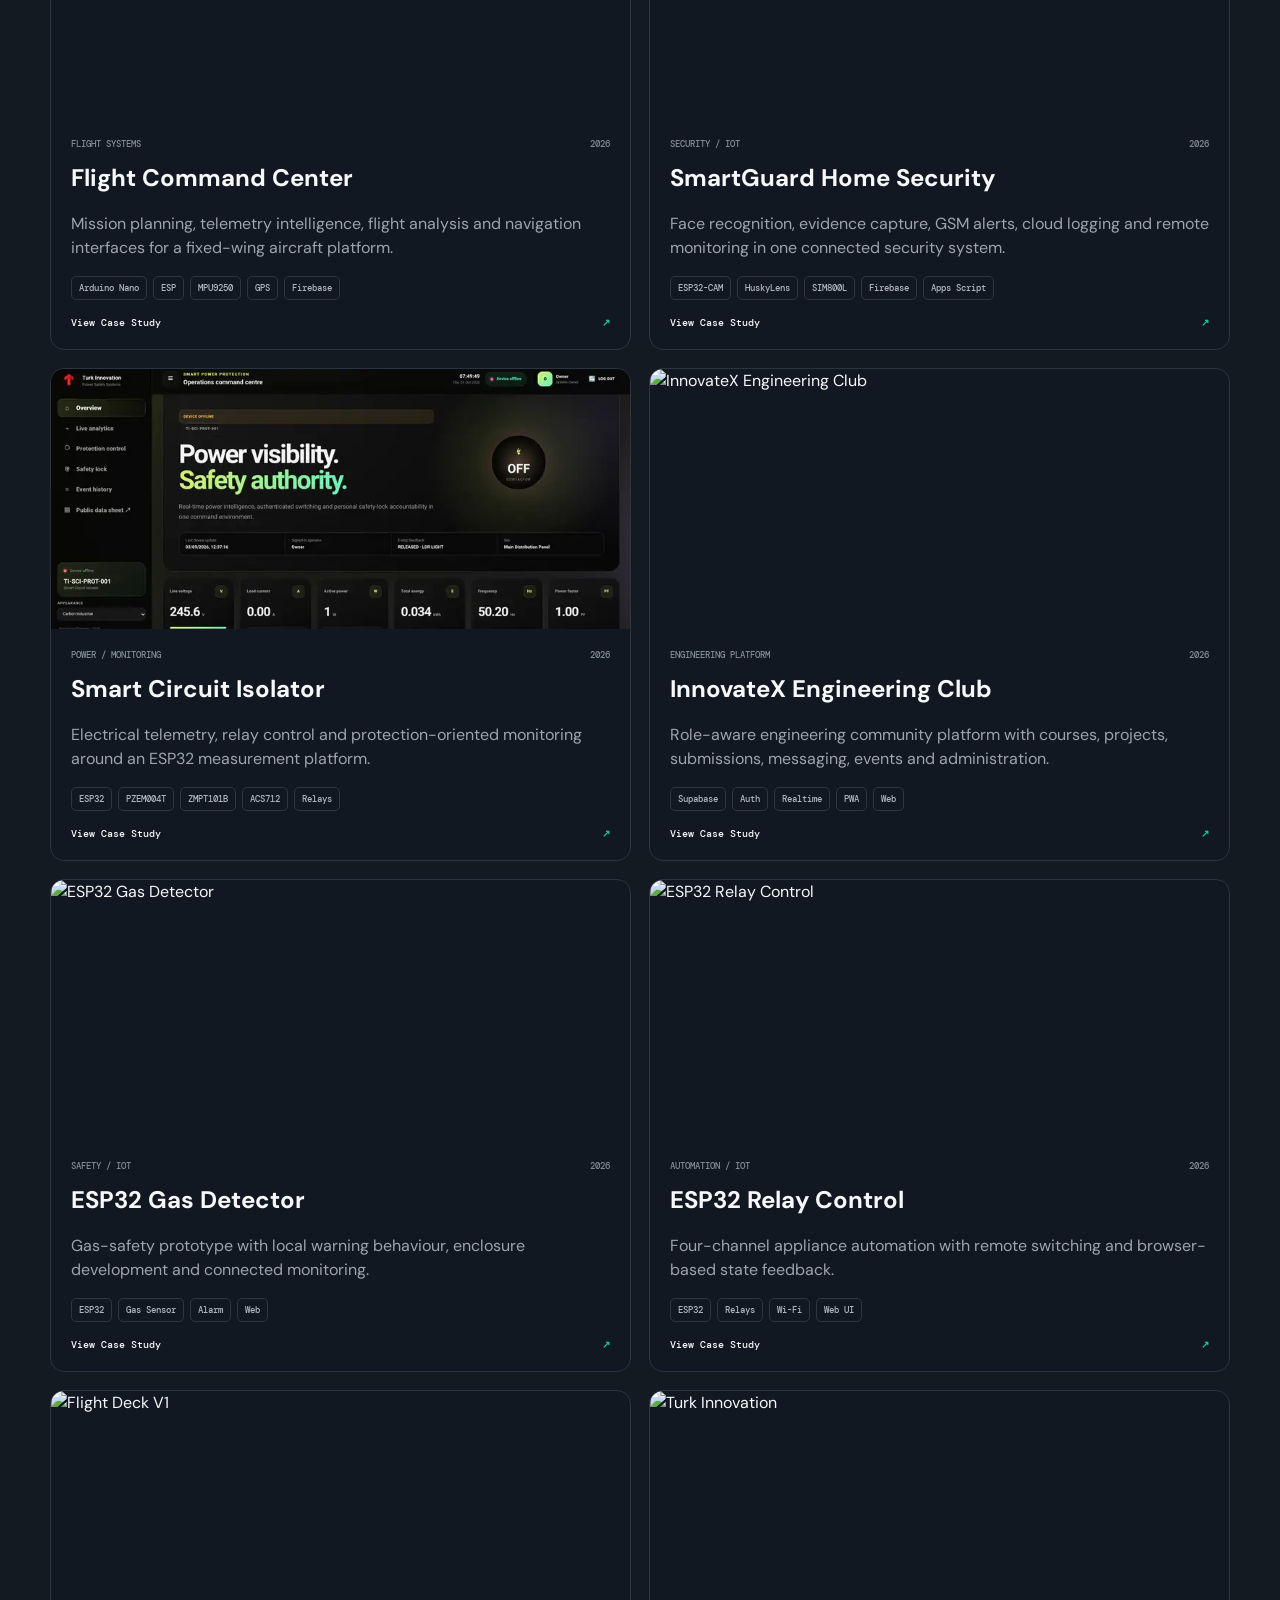
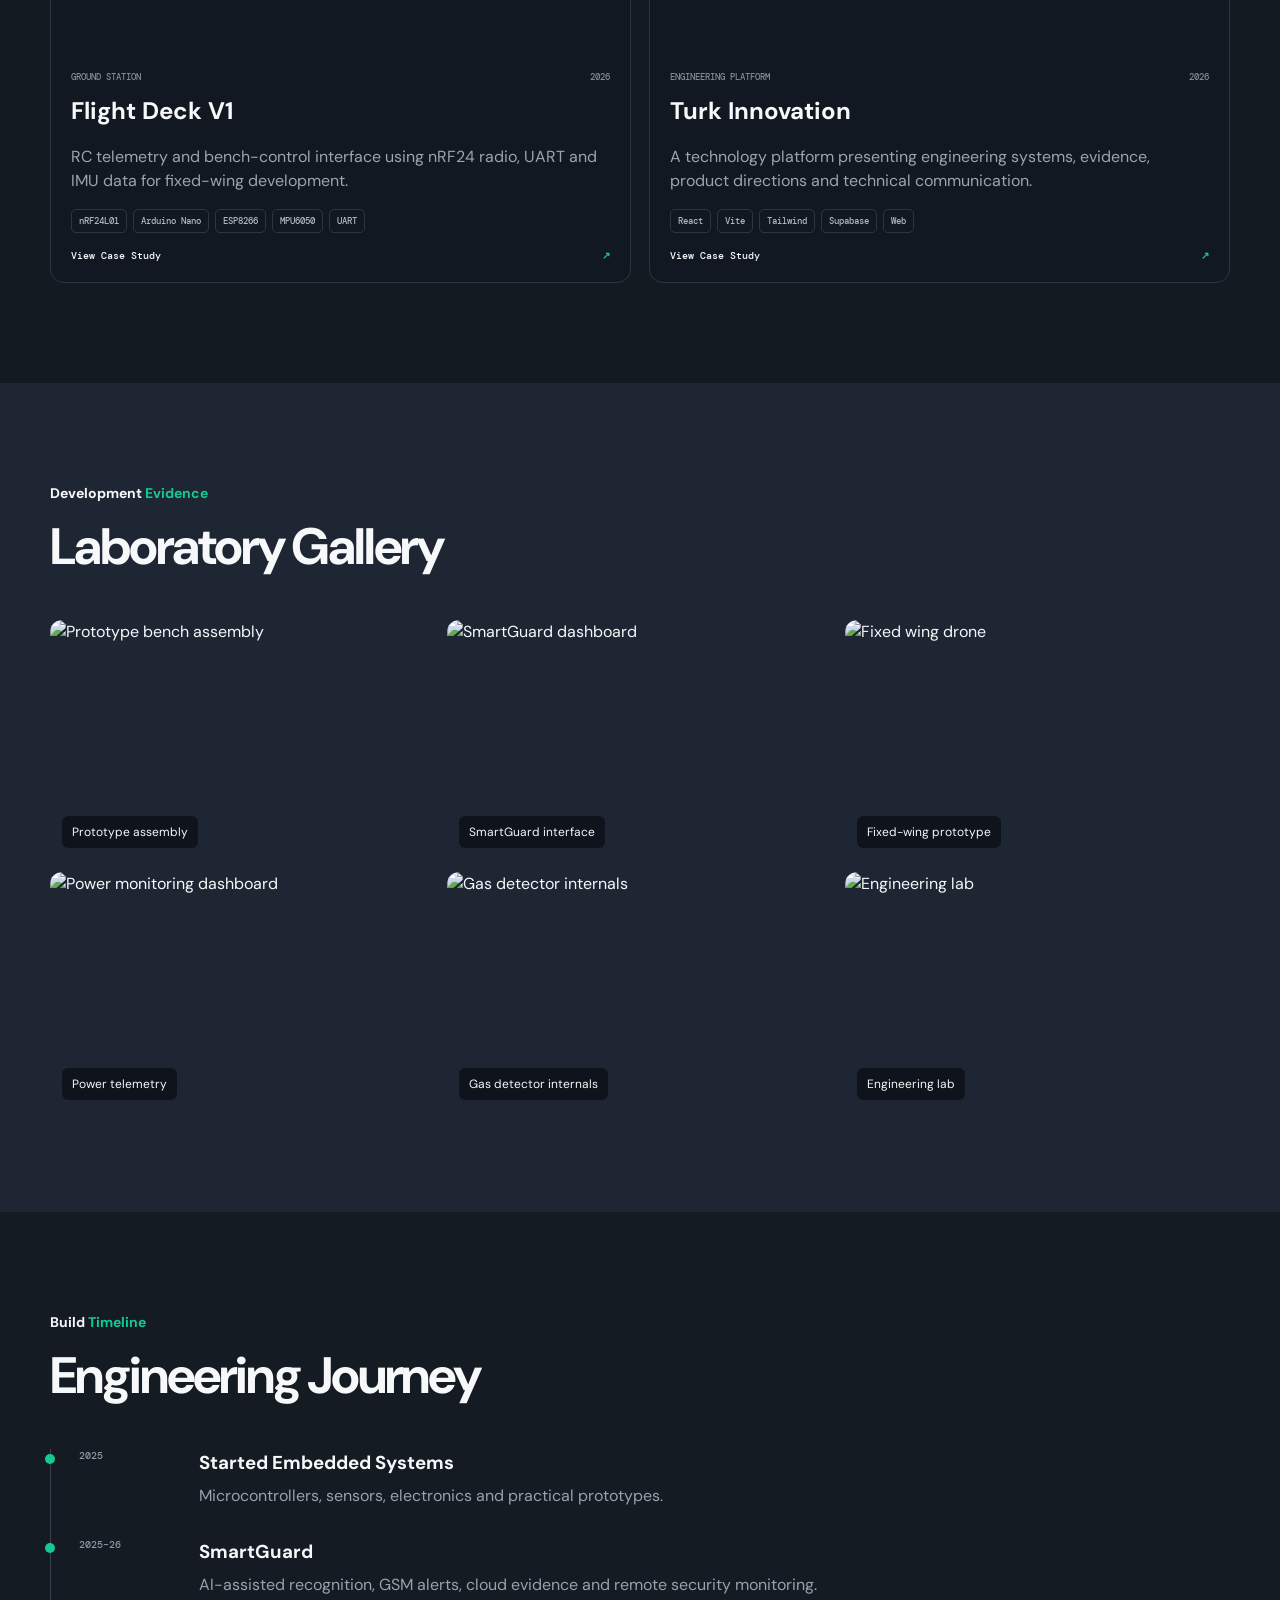
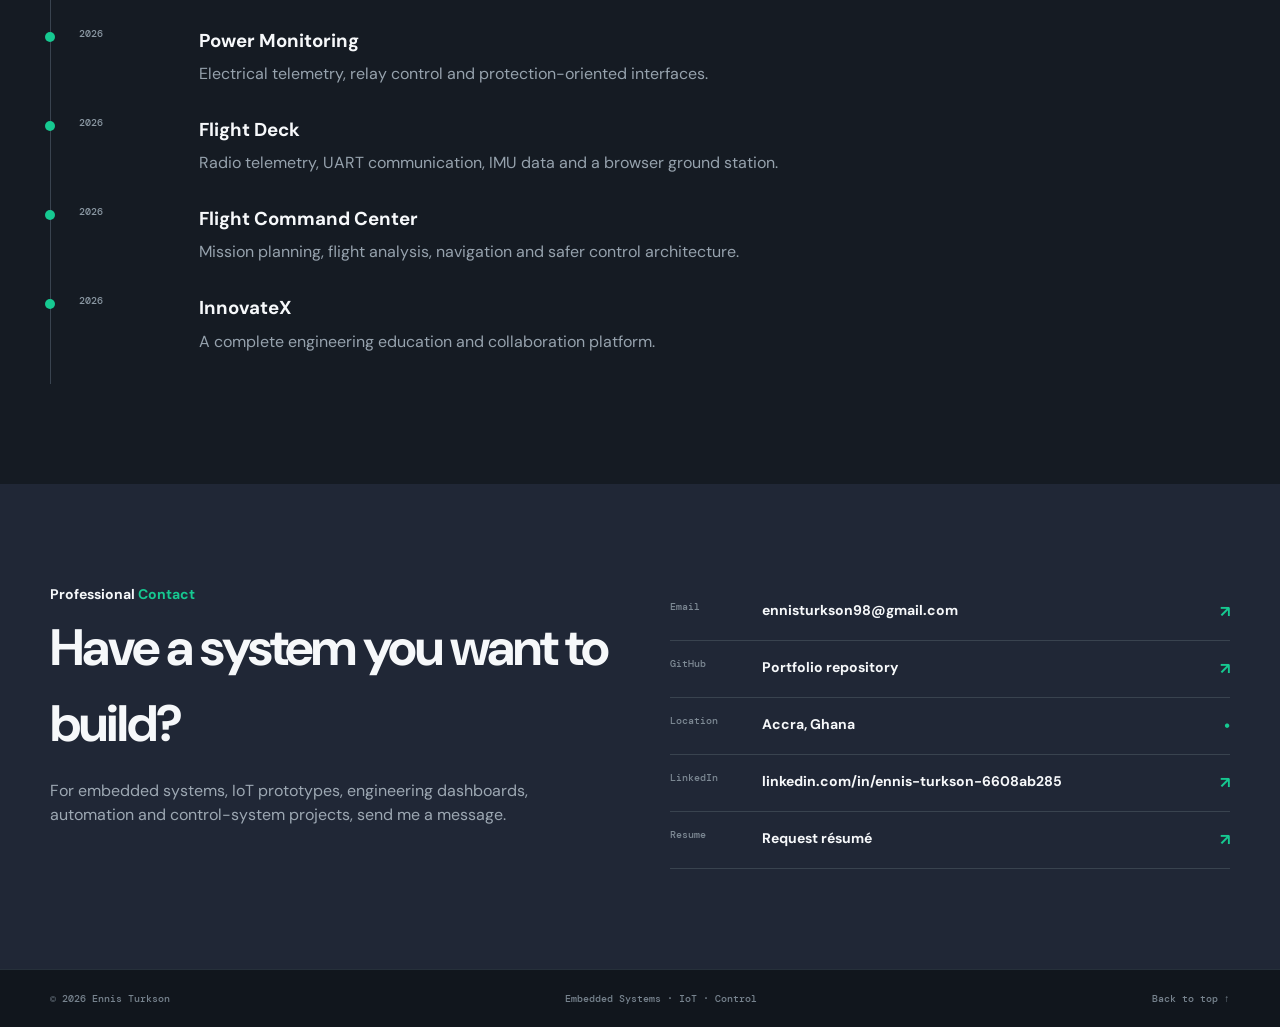
==== commit 413698be: "Update portfolio URLs after repository rename" ====
--- a/index.html
+++ b/index.html
@@ -10,9 +10,9 @@
   <meta property="og:title" content="Ennis Turkson — Engineering Portfolio">
   <meta property="og:description" content="Embedded systems, IoT, control systems, flight telemetry and engineering dashboards.">
   <meta property="og:type" content="website">
-  <meta property="og:url" content="https://turkson225.github.io/turk-robotics-website/">
+  <meta property="og:url" content="https://turkson225.github.io/myportfolio/">
   <meta property="og:image" content="https://raw.githubusercontent.com/Turkson225/turk-innovation/main/public/brand/ennis-turkson-founder.jpg">
-  <link rel="canonical" href="https://turkson225.github.io/turk-robotics-website/">
+  <link rel="canonical" href="https://turkson225.github.io/myportfolio/">
   <link rel="preconnect" href="https://fonts.googleapis.com">
   <link rel="preconnect" href="https://fonts.gstatic.com" crossorigin>
   <link href="https://fonts.googleapis.com/css2?family=DM+Sans:wght@400;500;600;700&family=DM+Mono:wght@400;500&display=swap" rel="stylesheet">
@@ -52,7 +52,7 @@
         </div>
 
         <div class="social-row">
-          <a href="https://github.com/Turkson225/turk-robotics-website" target="_blank" rel="noreferrer" aria-label="Portfolio GitHub repository">GH</a>
+          <a href="https://github.com/Turkson225/myportfolio" target="_blank" rel="noreferrer" aria-label="Portfolio GitHub repository">GH</a>
           <a href="mailto:ennisturkson98@gmail.com" aria-label="Email">@</a>
           <a href="https://www.linkedin.com/in/ennis-turkson-6608ab285" target="_blank" rel="noreferrer" aria-label="LinkedIn">in</a>
         </div>
@@ -291,7 +291,7 @@
       </div>
       <div class="contact-list">
         <a href="mailto:ennisturkson98@gmail.com"><span>Email</span><strong>ennisturkson98@gmail.com</strong><b>↗</b></a>
-        <a href="https://github.com/Turkson225/turk-robotics-website" target="_blank" rel="noreferrer"><span>GitHub</span><strong>Portfolio repository</strong><b>↗</b></a>
+        <a href="https://github.com/Turkson225/myportfolio" target="_blank" rel="noreferrer"><span>GitHub</span><strong>Portfolio repository</strong><b>↗</b></a>
         <div><span>Location</span><strong>Accra, Ghana</strong><b>•</b></div>
         <a href="https://www.linkedin.com/in/ennis-turkson-6608ab285" target="_blank" rel="noreferrer"><span>LinkedIn</span><strong>linkedin.com/in/ennis-turkson-6608ab285</strong><b>↗</b></a>
         <a href="mailto:ennisturkson98@gmail.com?subject=Resume%20Request"><span>Resume</span><strong>Request résumé</strong><b>↗</b></a>
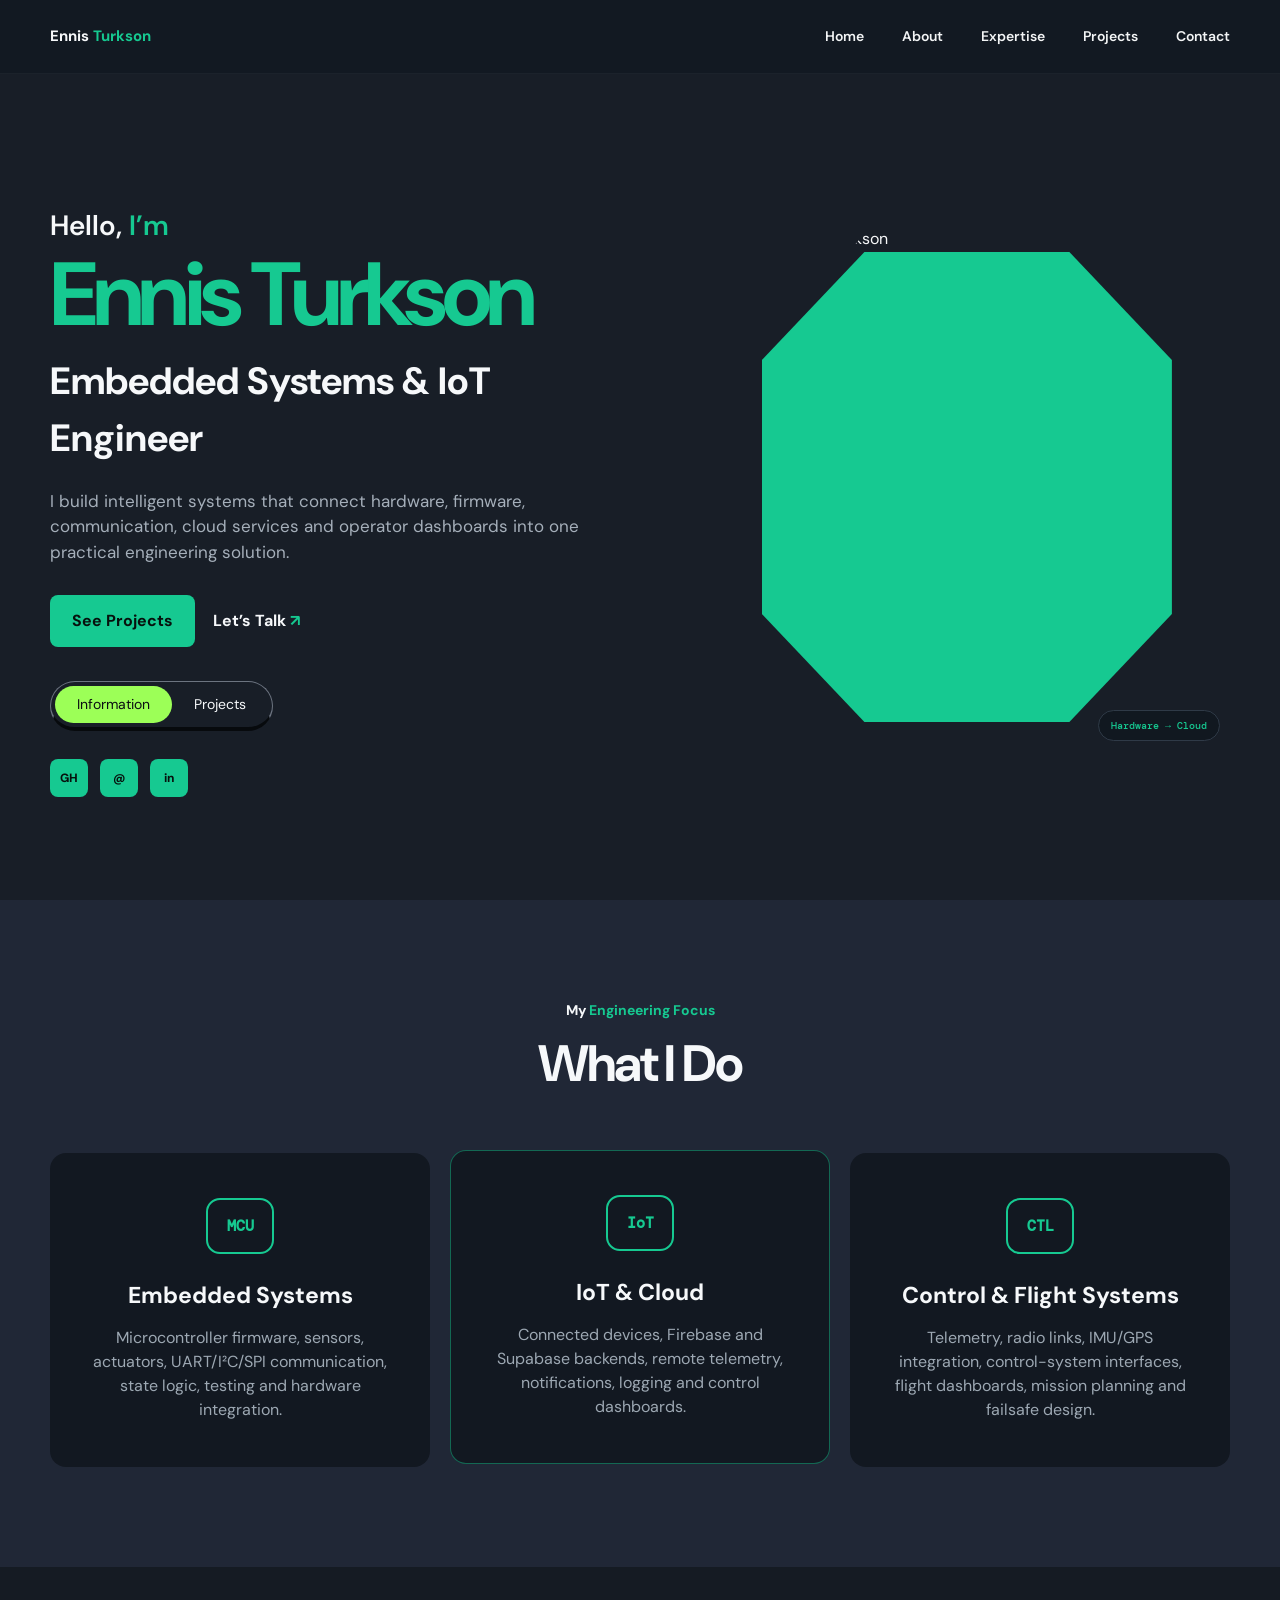
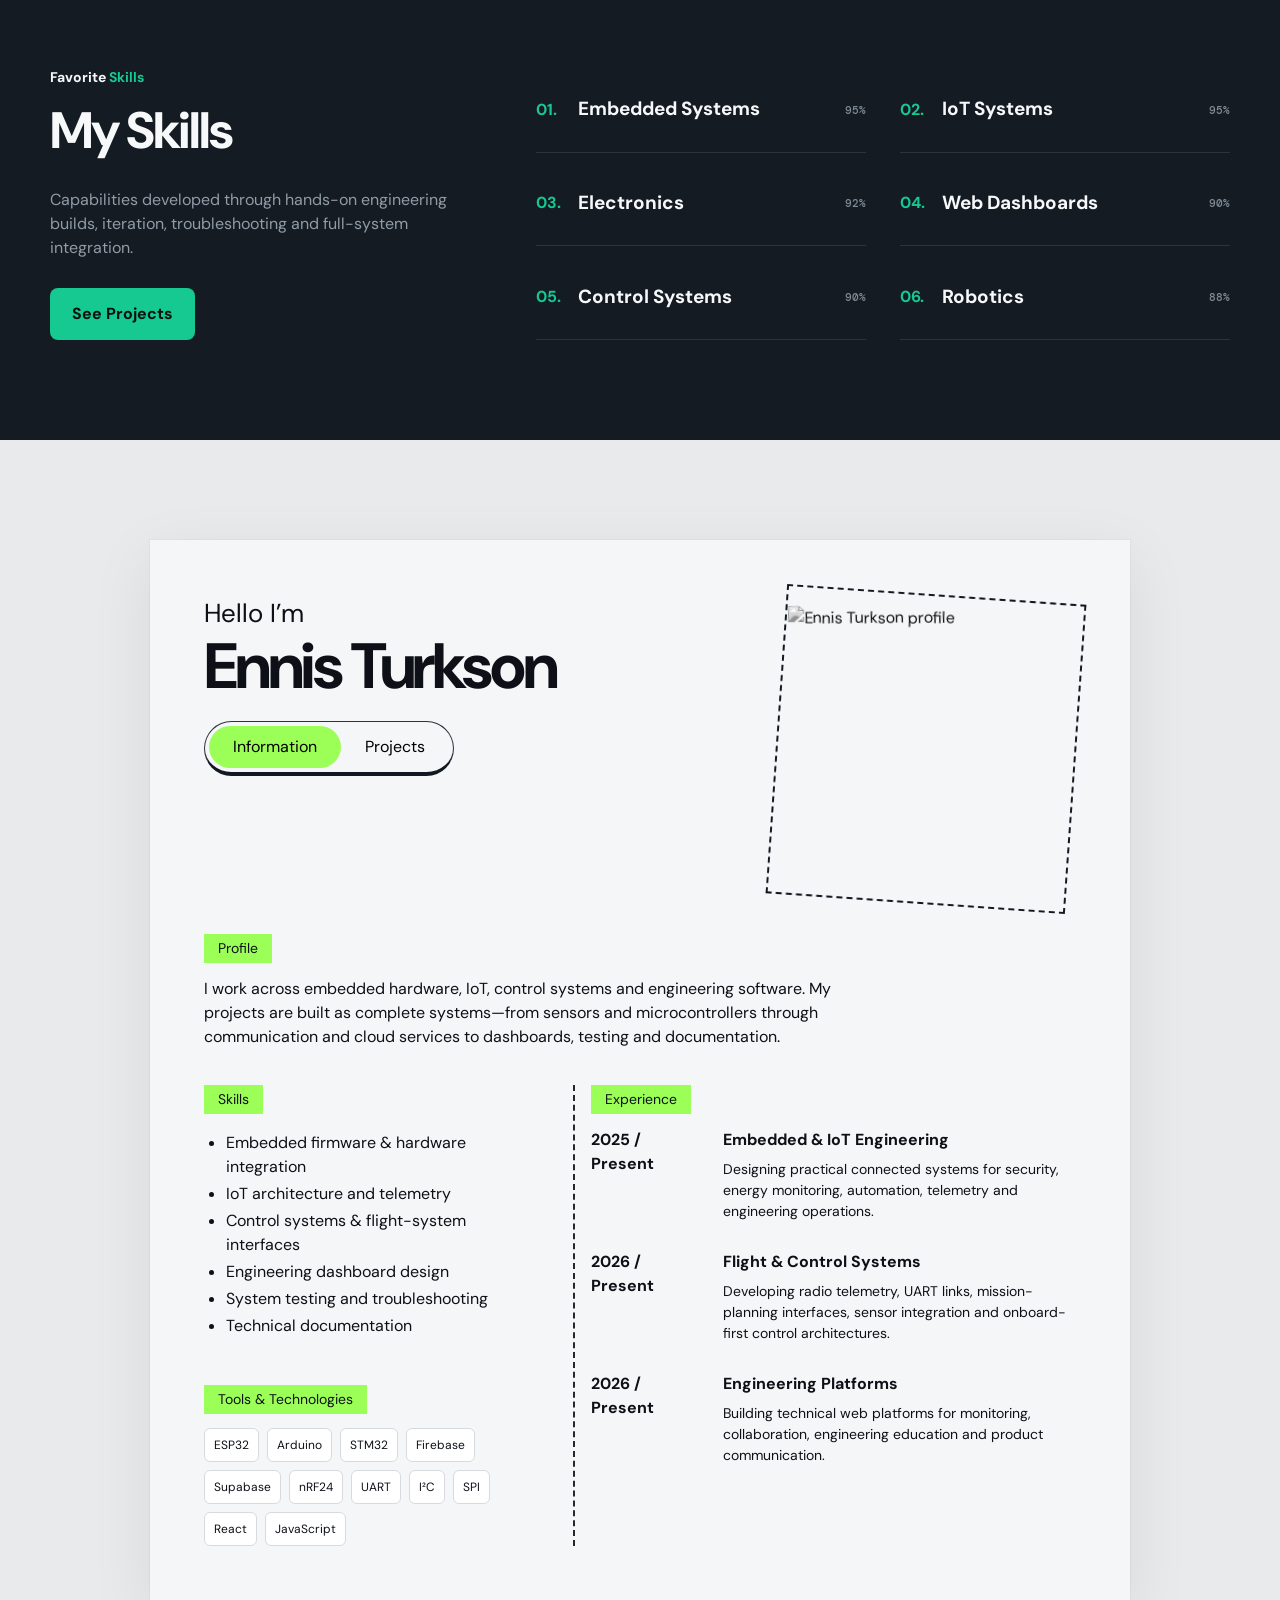
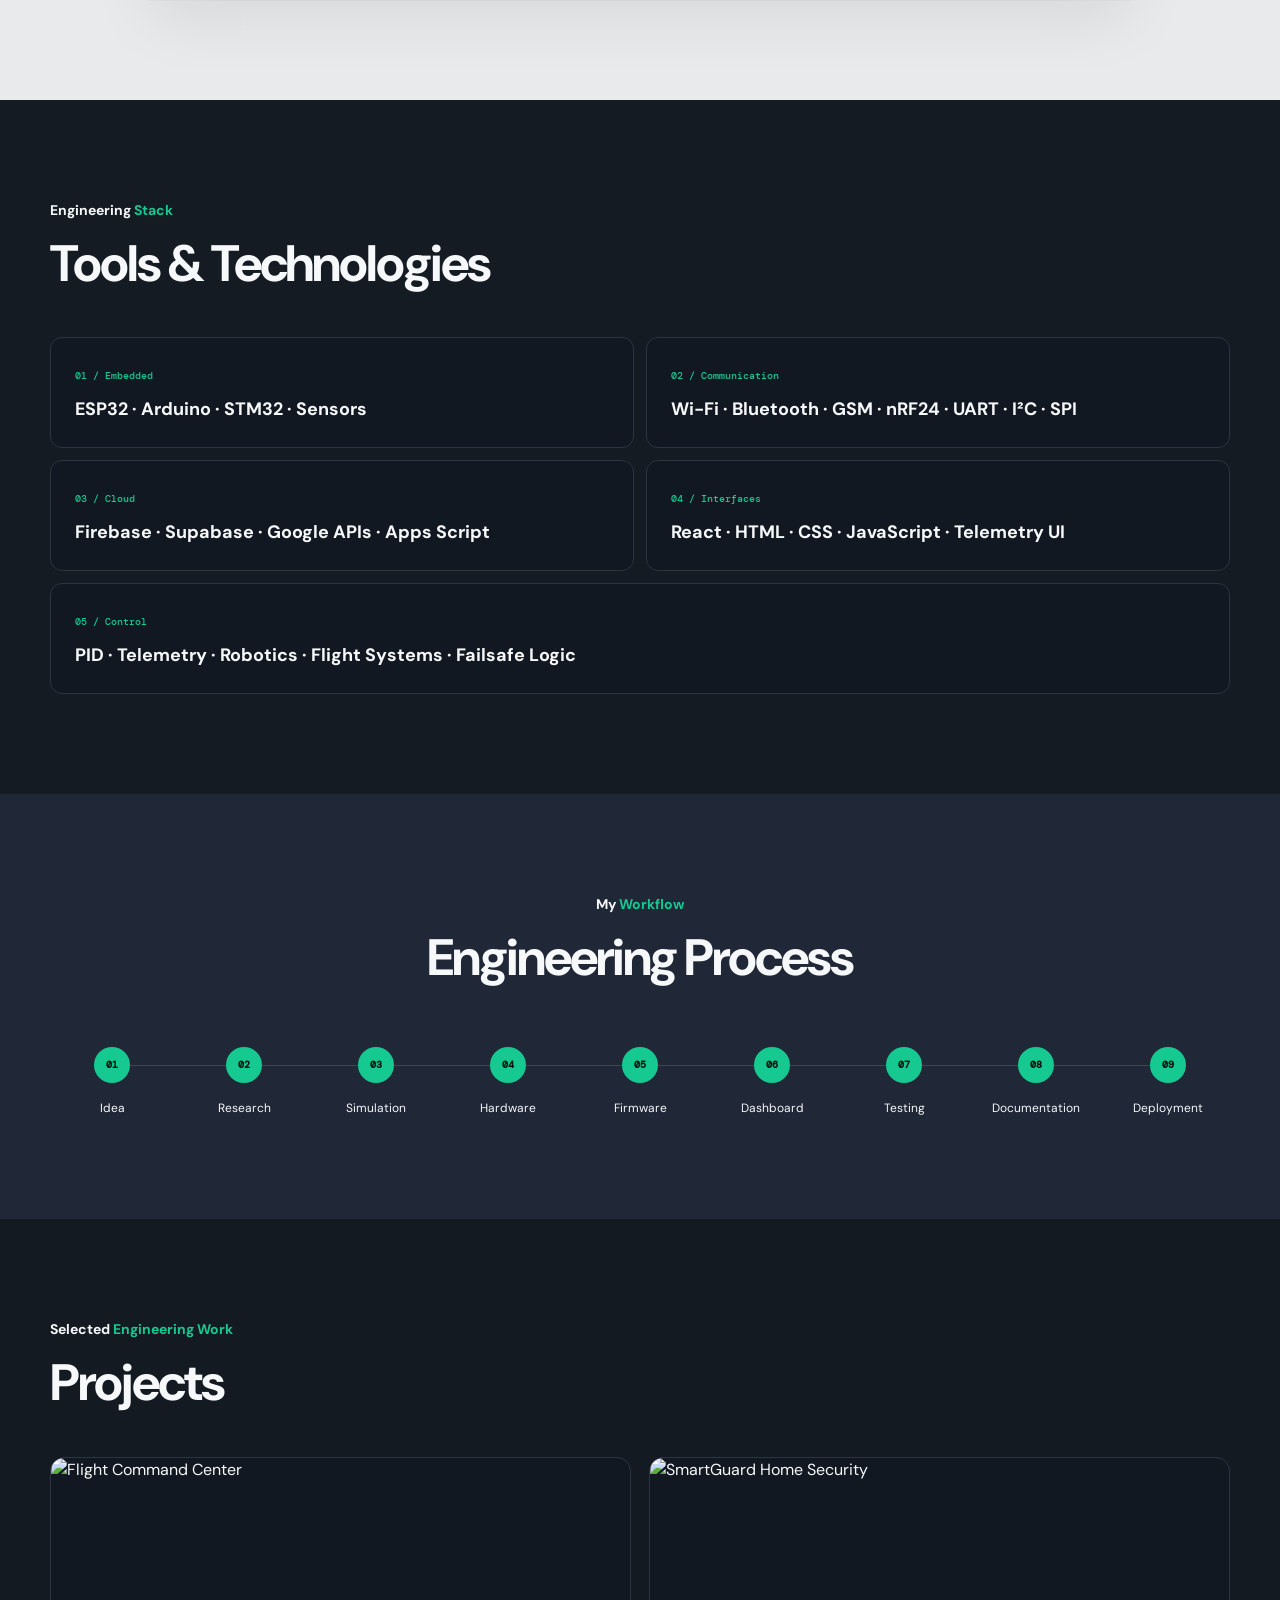
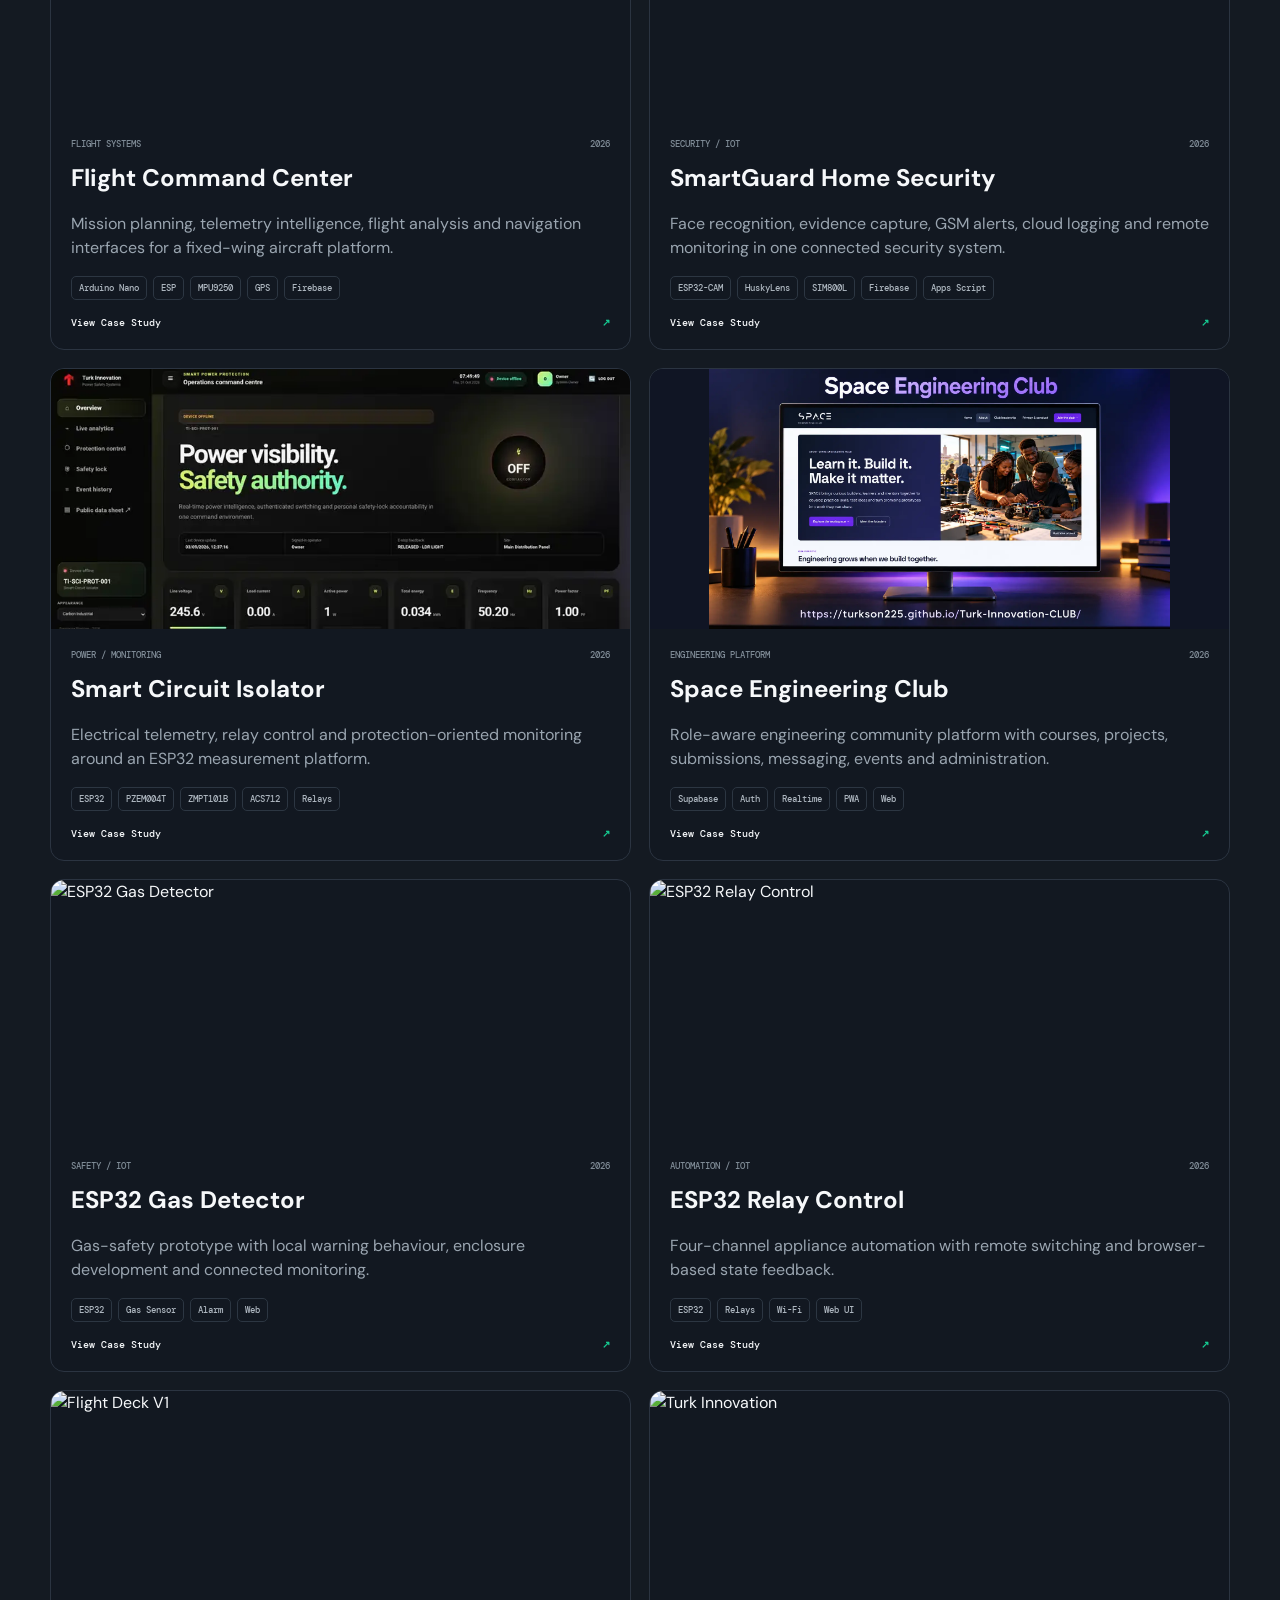
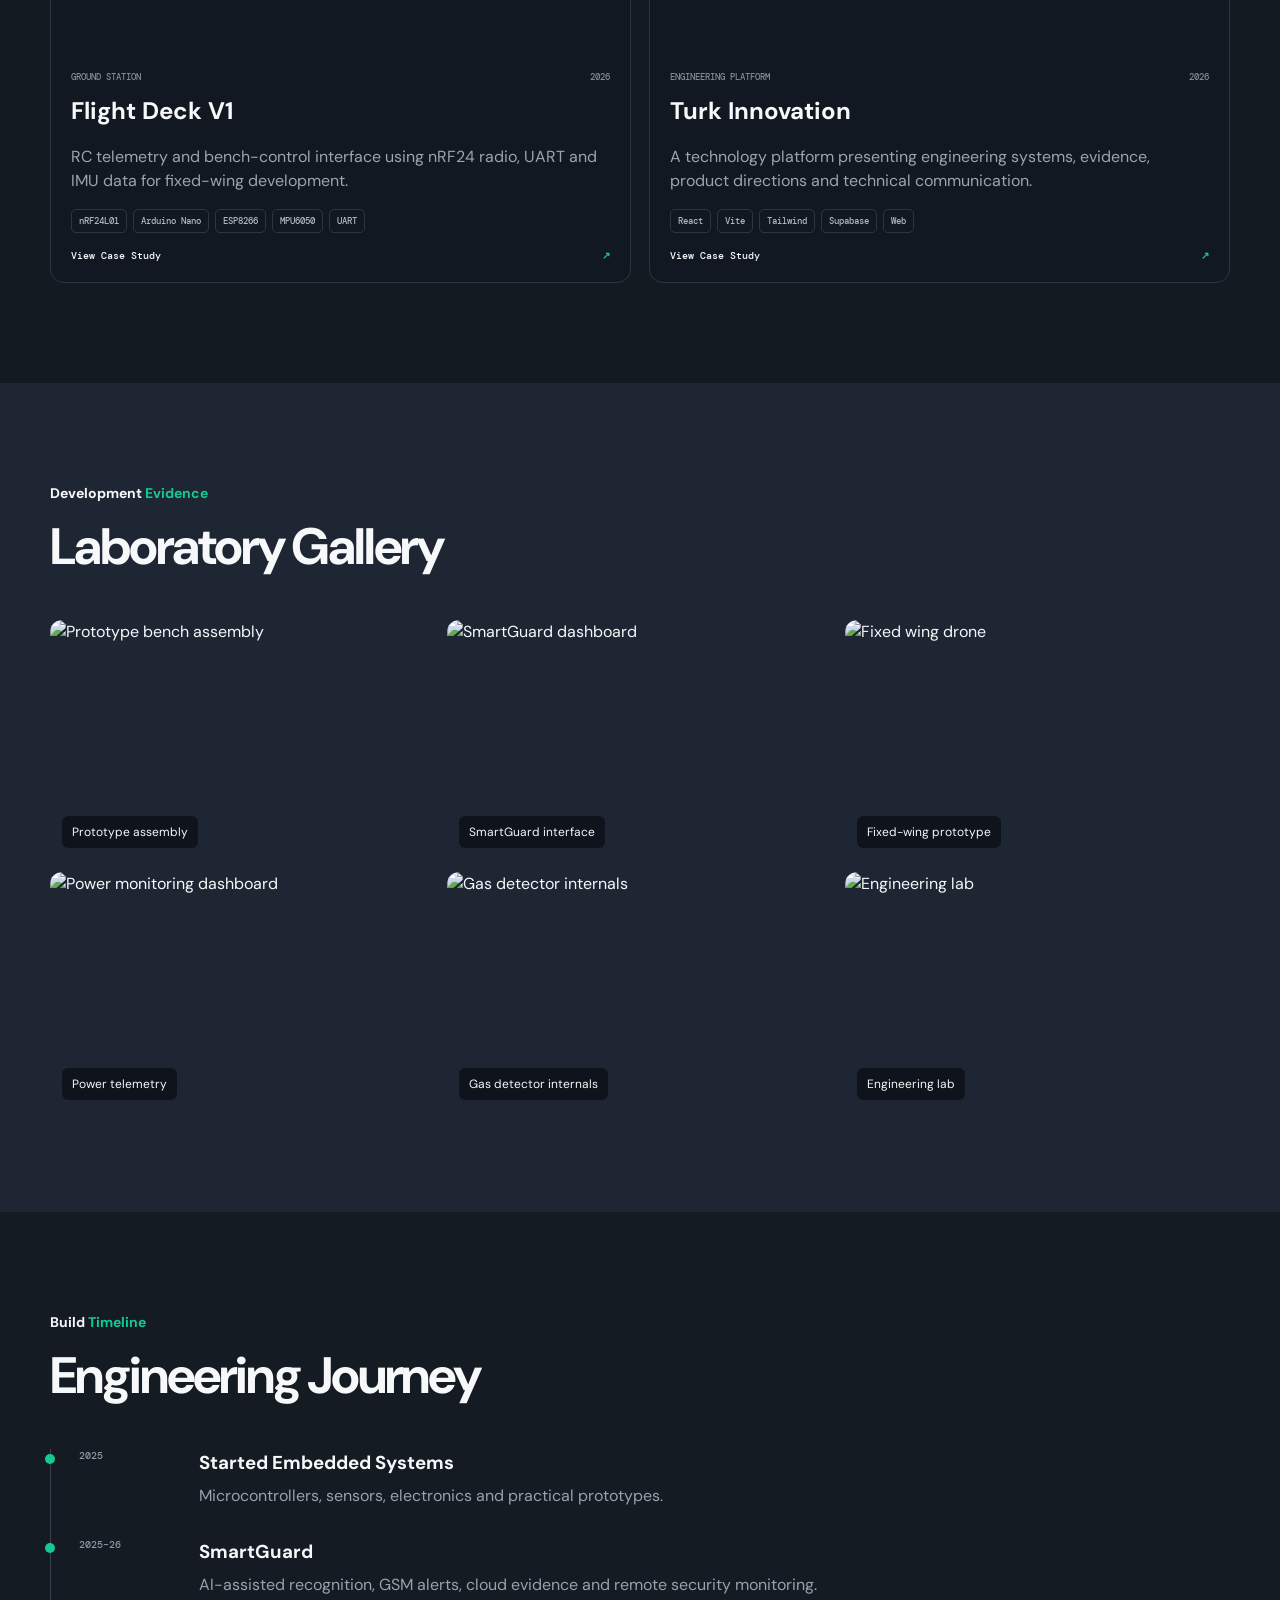
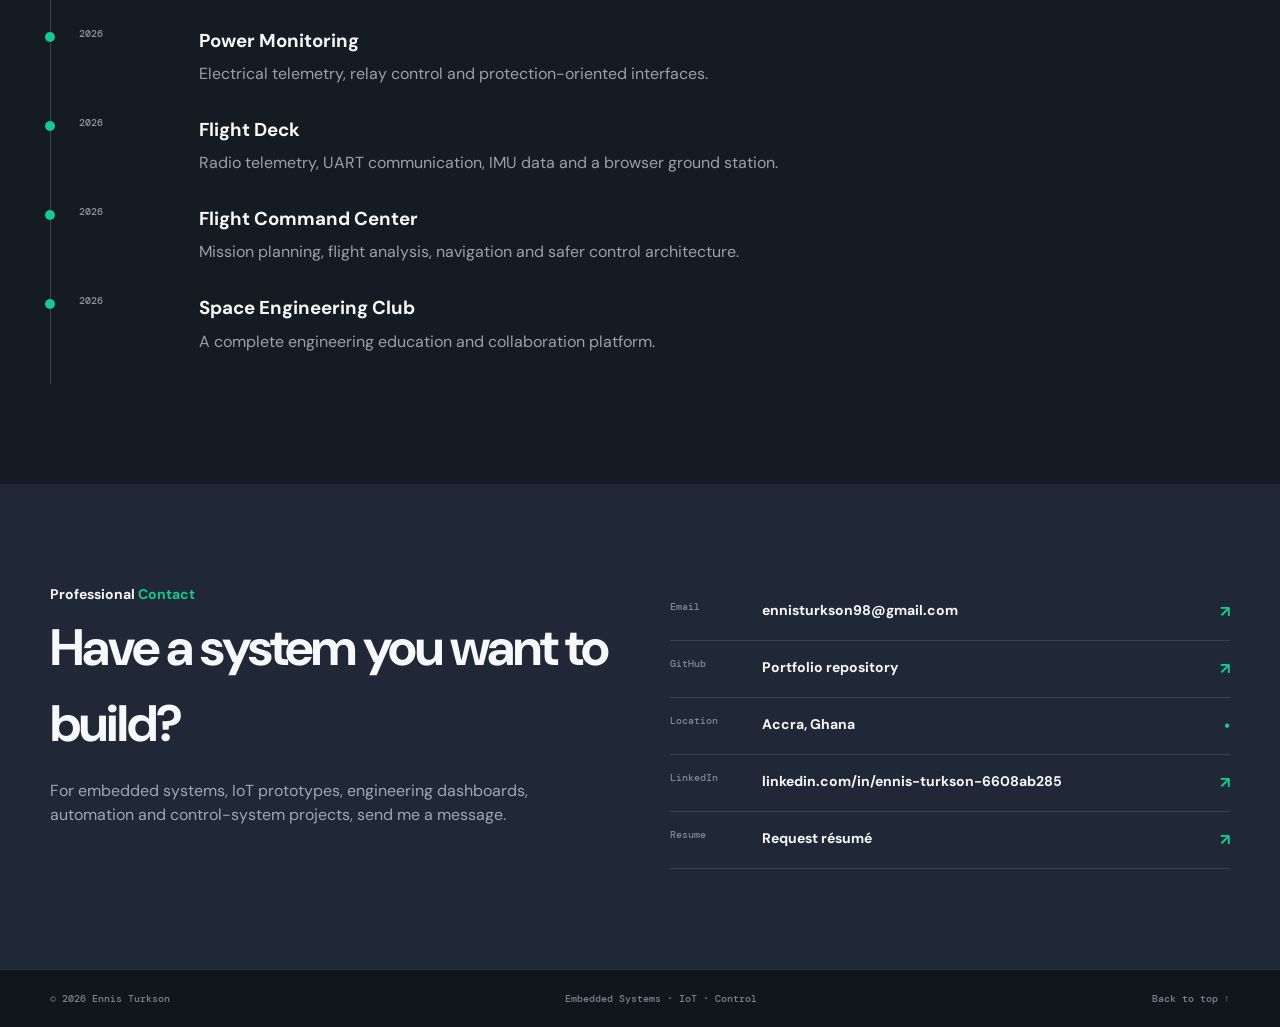
==== commit 64f7fdfe: "Update the club portfolio project to Space Engineering Club Use the new branded platform image in th" ====
--- a/index.html
+++ b/index.html
@@ -16,7 +16,7 @@
   <link rel="preconnect" href="https://fonts.googleapis.com">
   <link rel="preconnect" href="https://fonts.gstatic.com" crossorigin>
   <link href="https://fonts.googleapis.com/css2?family=DM+Sans:wght@400;500;600;700&family=DM+Mono:wght@400;500&display=swap" rel="stylesheet">
-  <link rel="stylesheet" href="./styles.css">
+  <link rel="stylesheet" href="./styles.css?v=space-club-20261001">
 </head>
 <body>
   <header class="topbar">
@@ -279,7 +279,7 @@
         <article><time>2026</time><div><h3>Power Monitoring</h3><p>Electrical telemetry, relay control and protection-oriented interfaces.</p></div></article>
         <article><time>2026</time><div><h3>Flight Deck</h3><p>Radio telemetry, UART communication, IMU data and a browser ground station.</p></div></article>
         <article><time>2026</time><div><h3>Flight Command Center</h3><p>Mission planning, flight analysis, navigation and safer control architecture.</p></div></article>
-        <article><time>2026</time><div><h3>InnovateX</h3><p>A complete engineering education and collaboration platform.</p></div></article>
+        <article><time>2026</time><div><h3>Space Engineering Club</h3><p>A complete engineering education and collaboration platform.</p></div></article>
       </div>
     </section>
 
@@ -312,6 +312,6 @@
     </div>
   </dialog>
 
-  <script src="./script.js" defer></script>
+  <script src="./script.js?v=space-club-20261001" defer></script>
 </body>
-</html>+</html>
--- a/styles.css
+++ b/styles.css
@@ -90,6 +90,10 @@
 .project-grid{display:grid;grid-template-columns:repeat(2,1fr);gap:18px;margin-top:36px}
 .project-card{background:var(--panel);border:1px solid var(--line);border-radius:14px;overflow:hidden;transition:.25s;cursor:pointer}
 .project-card:hover{transform:translateY(-4px);border-color:rgba(22,201,145,.45)}
+.project-image-contain,.dialog-image-contain{background:#101524}
+.project-image.project-image-contain img,.dialog-image.dialog-image-contain img{object-fit:contain}
+.project-card:hover .project-image.project-image-contain img{transform:none}
+.dialog-image.dialog-image-contain{height:auto;aspect-ratio:1672/941}
 .project-image{height:260px;overflow:hidden}.project-image img{width:100%;height:100%;object-fit:cover;transition:.35s}.project-card:hover .project-image img{transform:scale(1.025)}
 .project-copy{padding:20px}.project-meta{display:flex;justify-content:space-between;font:500 9px var(--mono);color:#7f8b96;text-transform:uppercase}.project-copy h3{font-size:24px;margin:10px 0}.project-copy p{color:#9aa5b0}.tags{display:flex;gap:6px;flex-wrap:wrap}.tags span{padding:5px 7px;border:1px solid #2c3642;border-radius:5px;font:500 9px var(--mono);color:#aeb7c0}.project-action{display:flex;justify-content:space-between;margin-top:16px;font:500 10px var(--mono)}.project-action b{color:var(--green)}
 .lab-section{background:#1f2633}
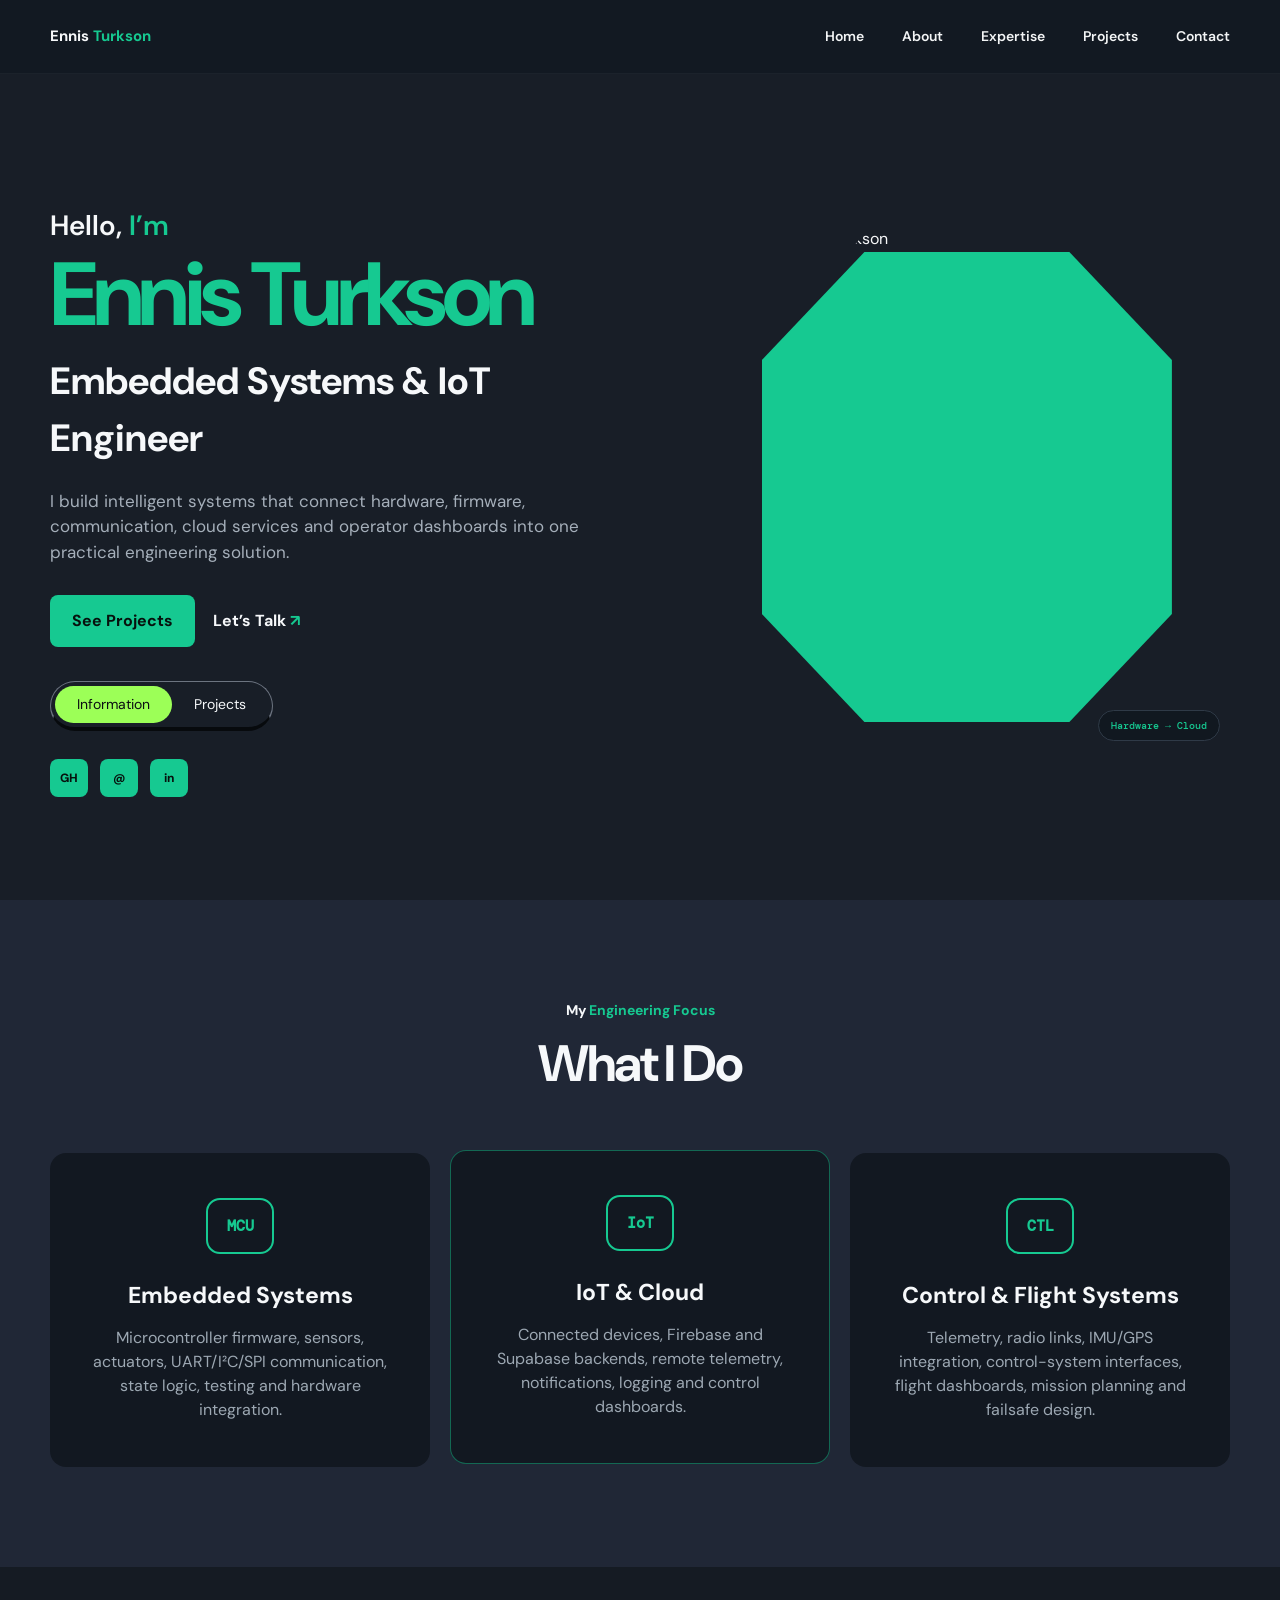
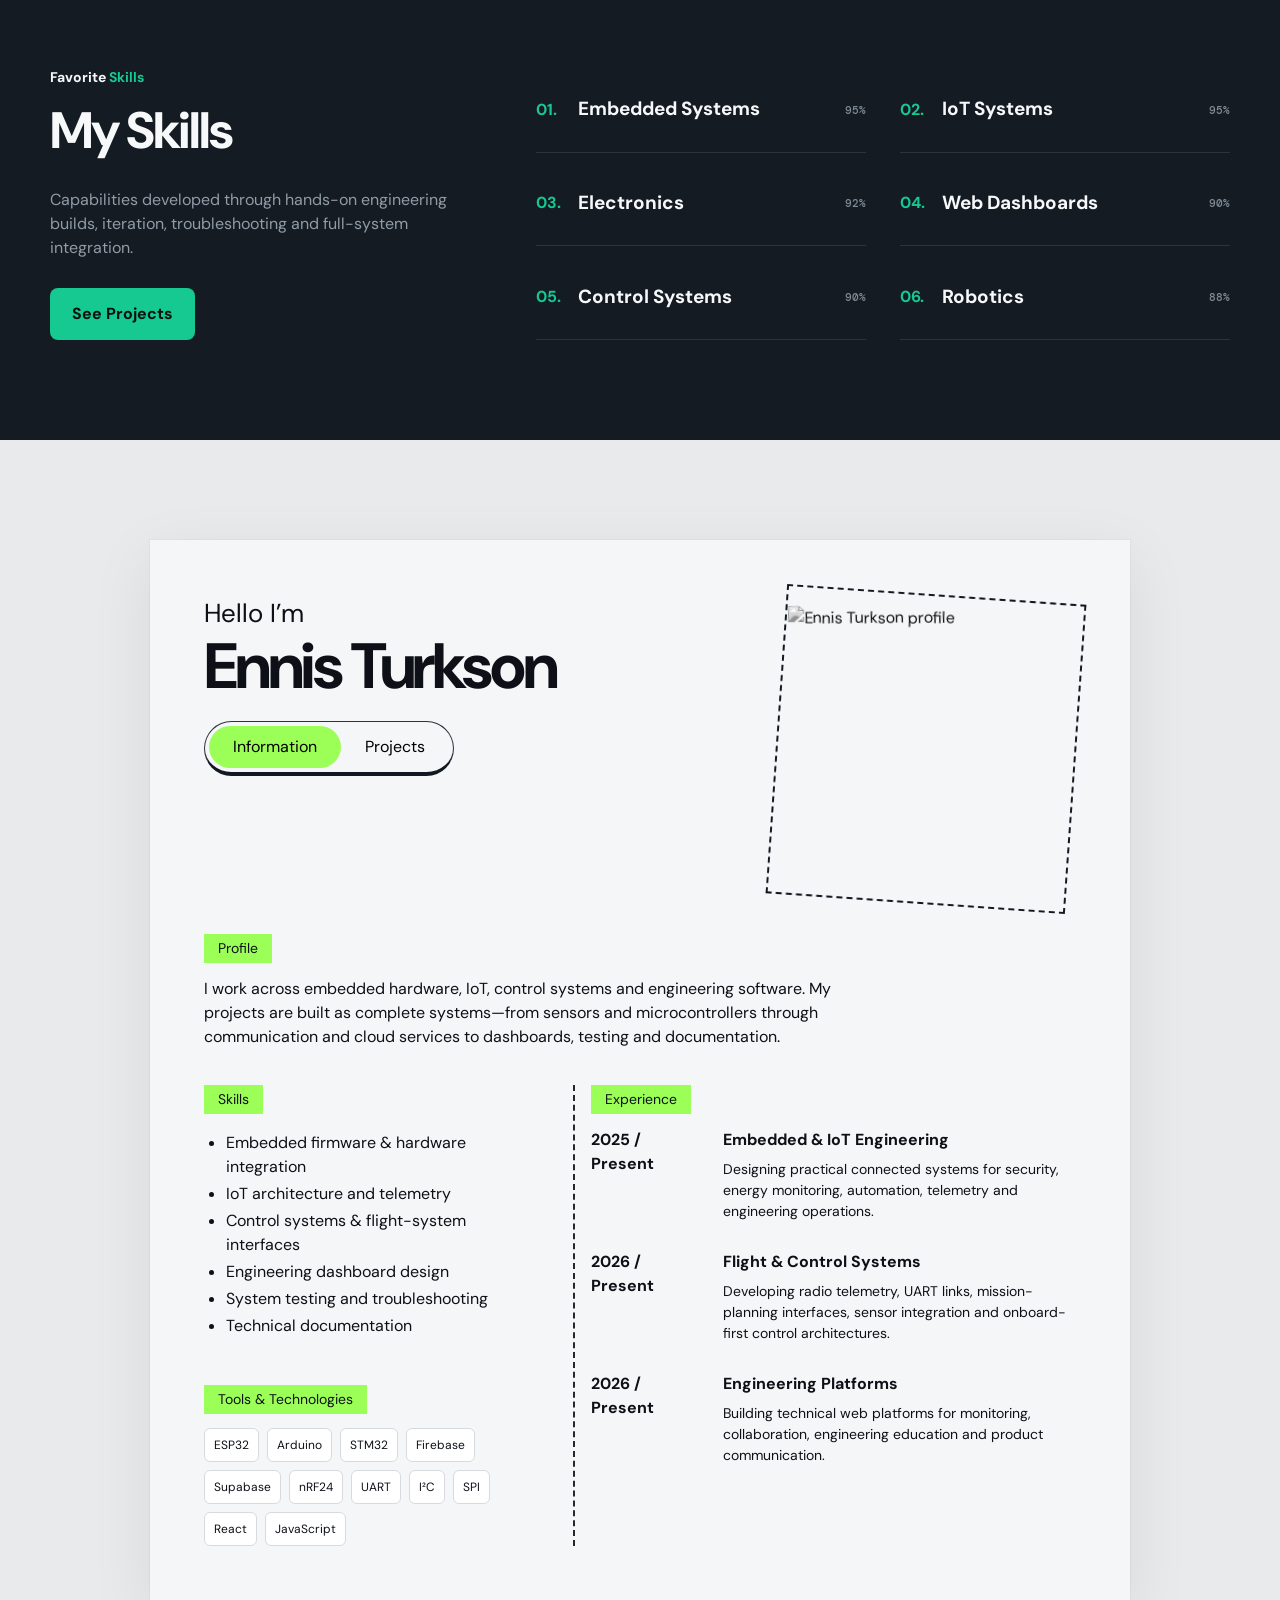
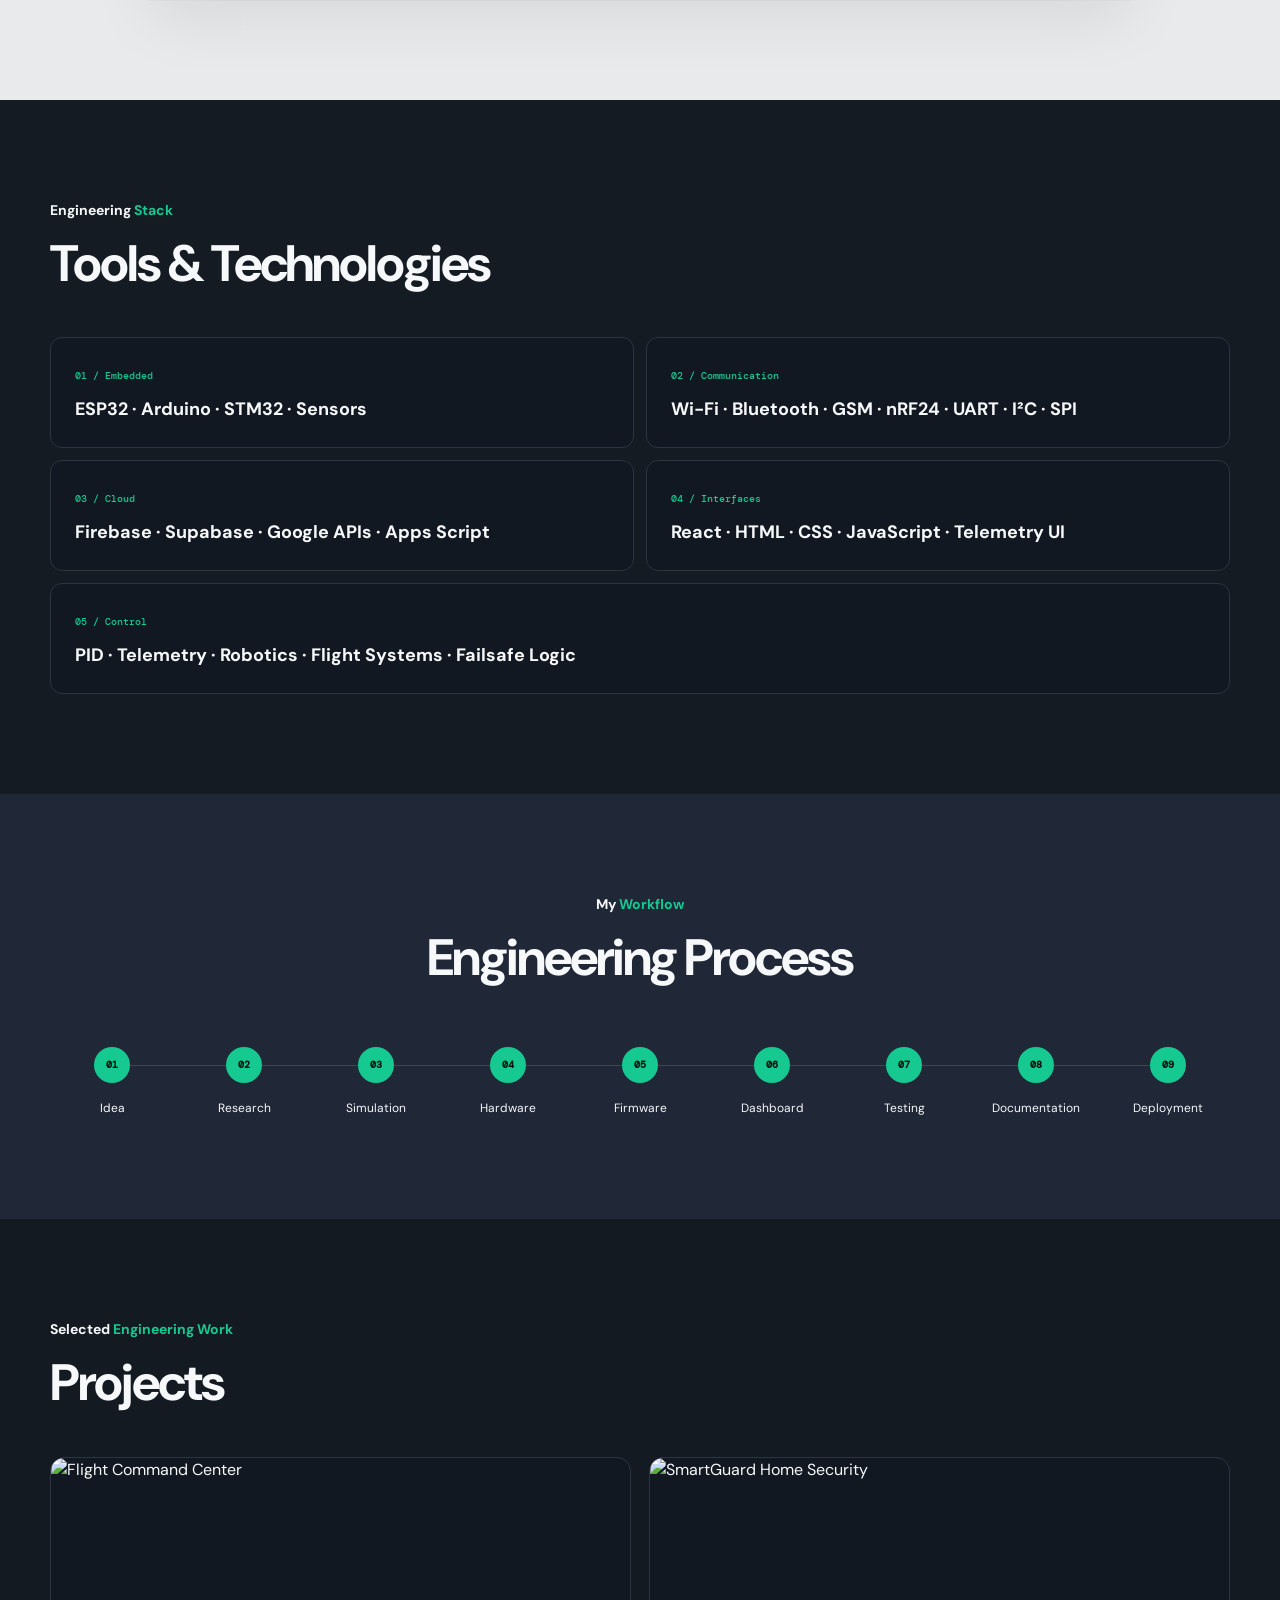
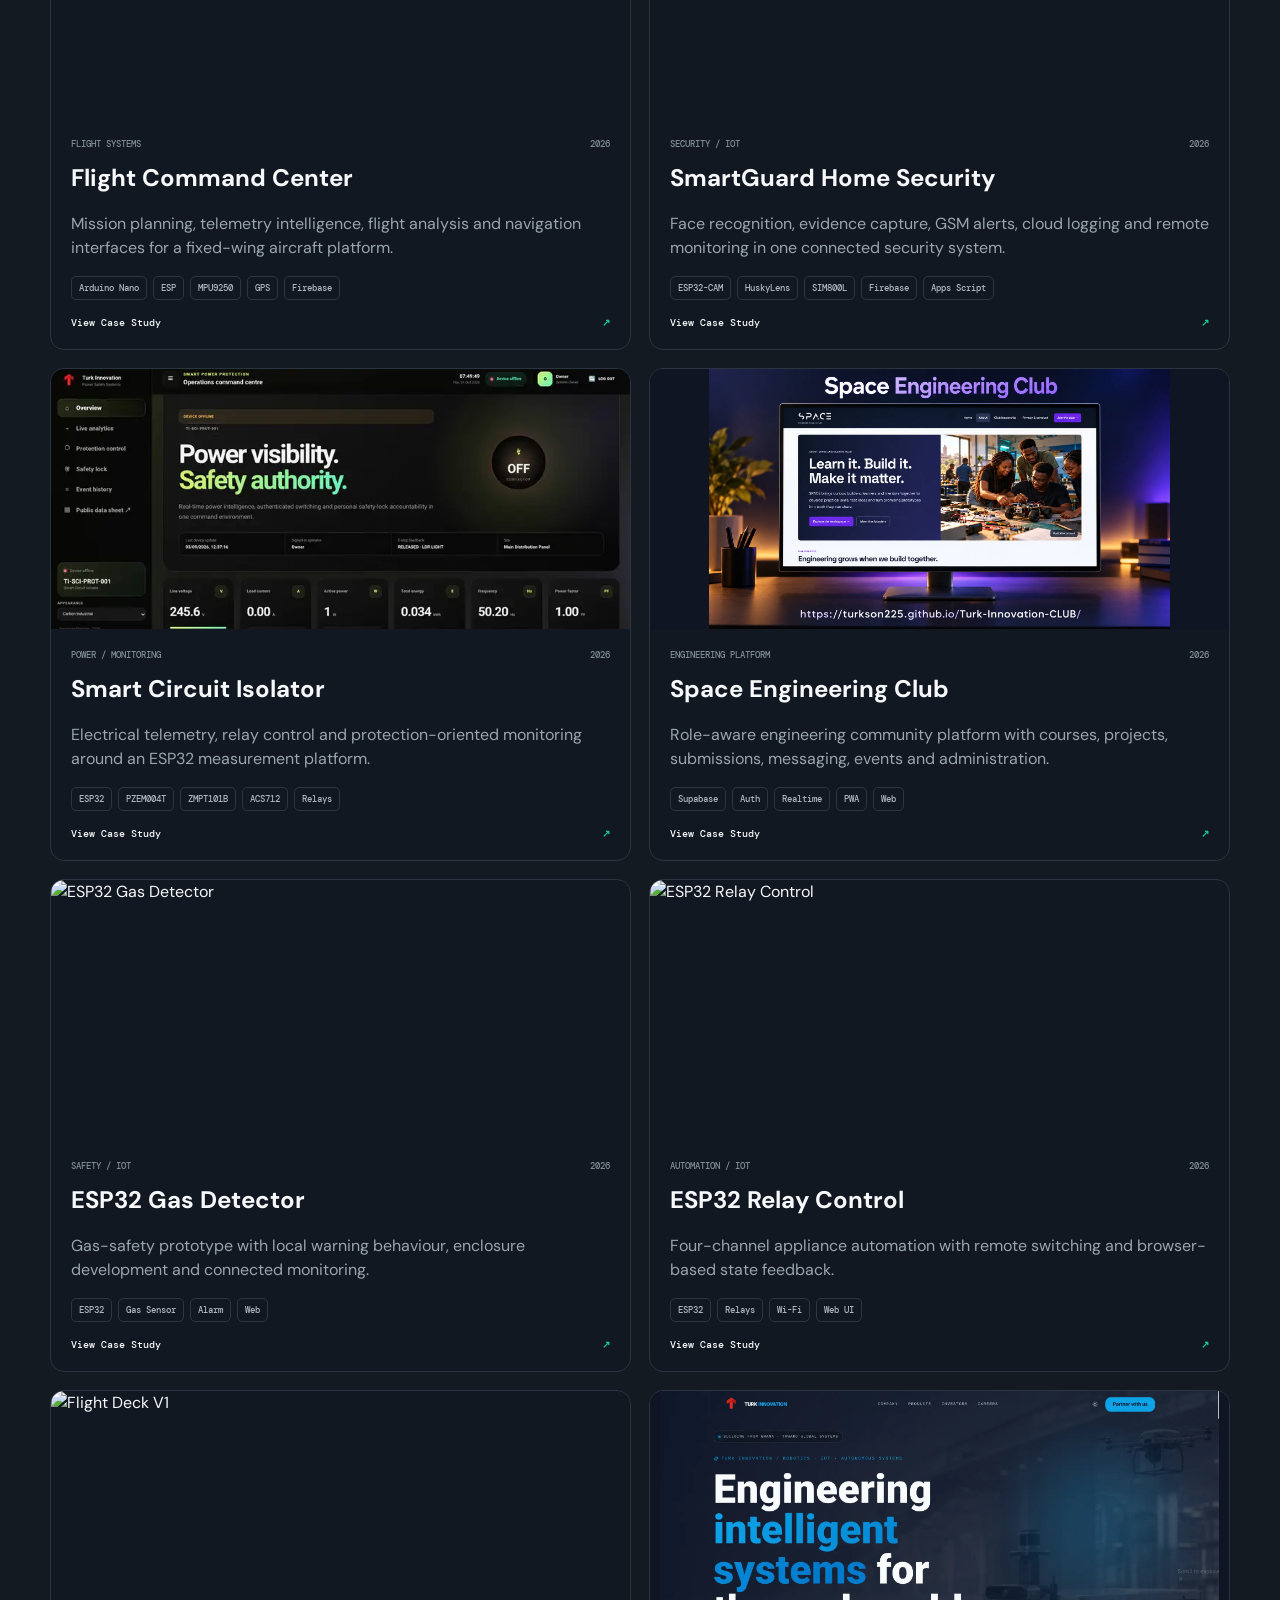
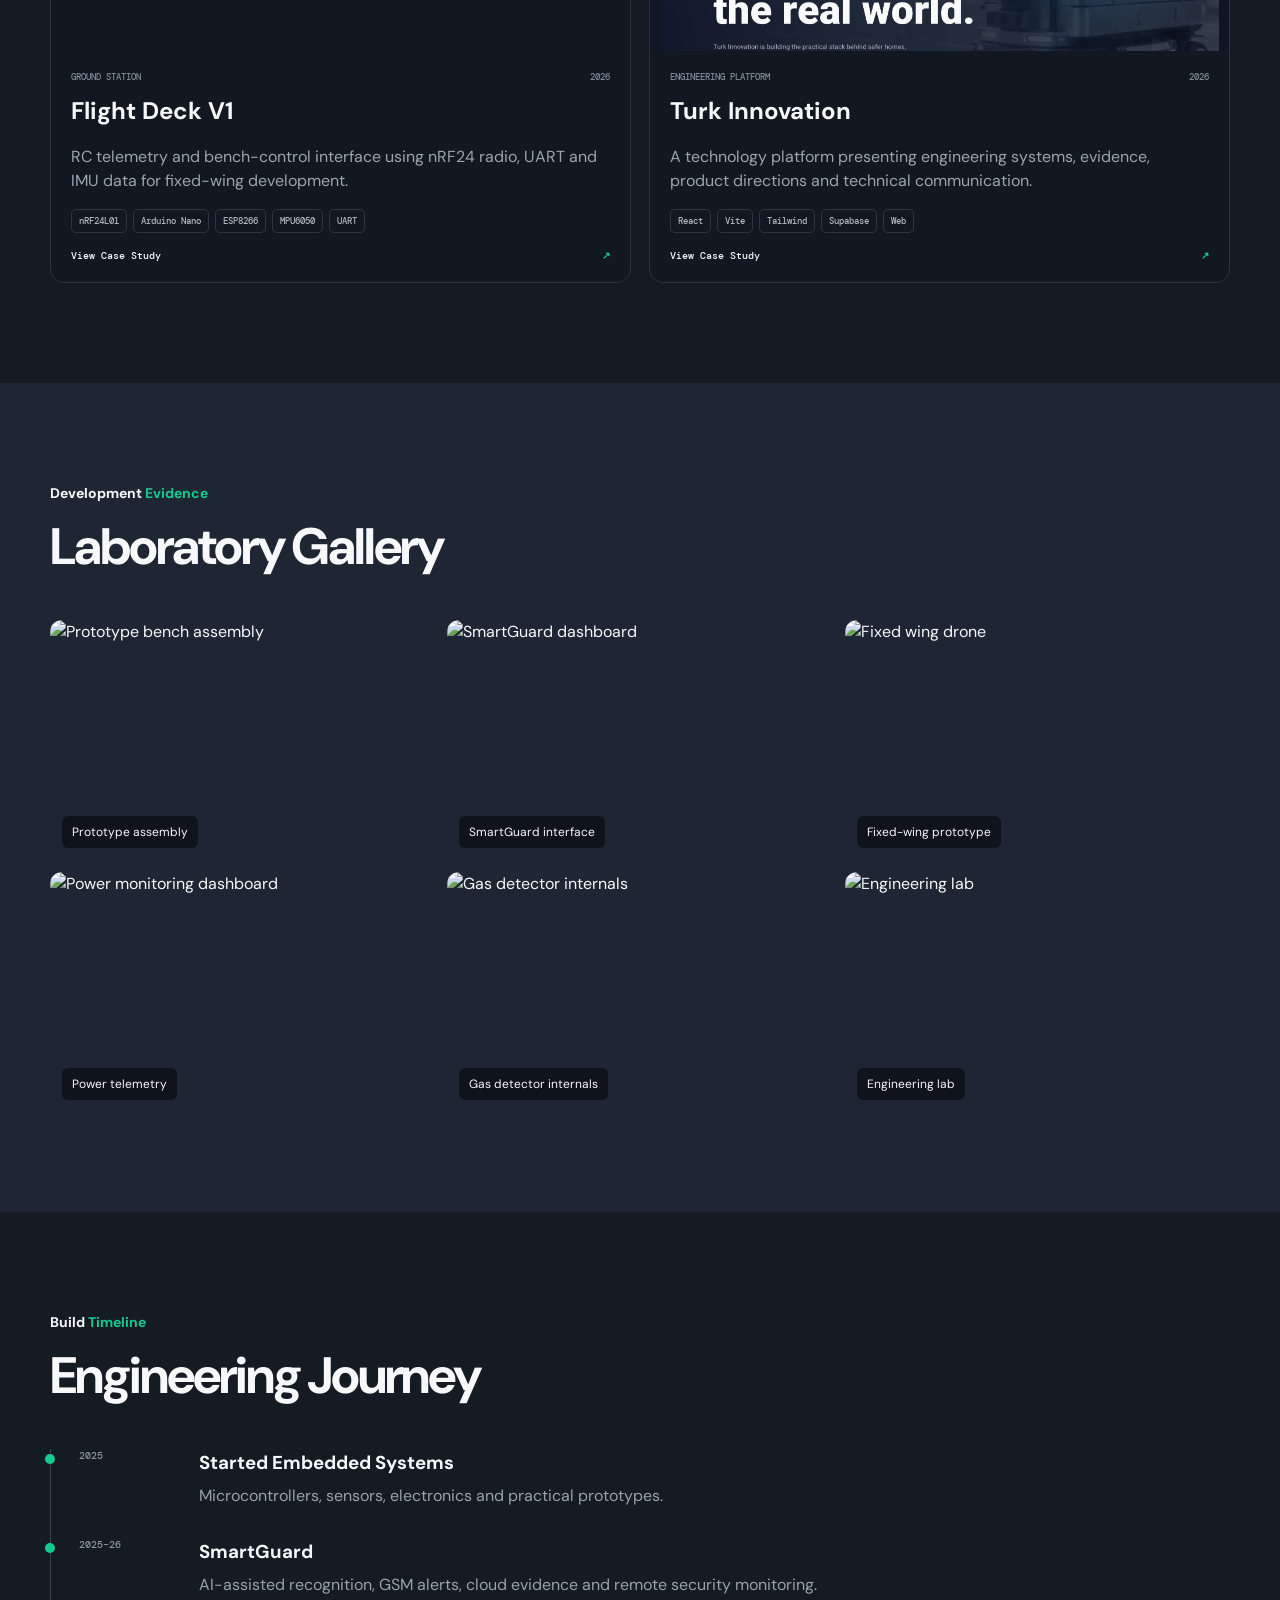
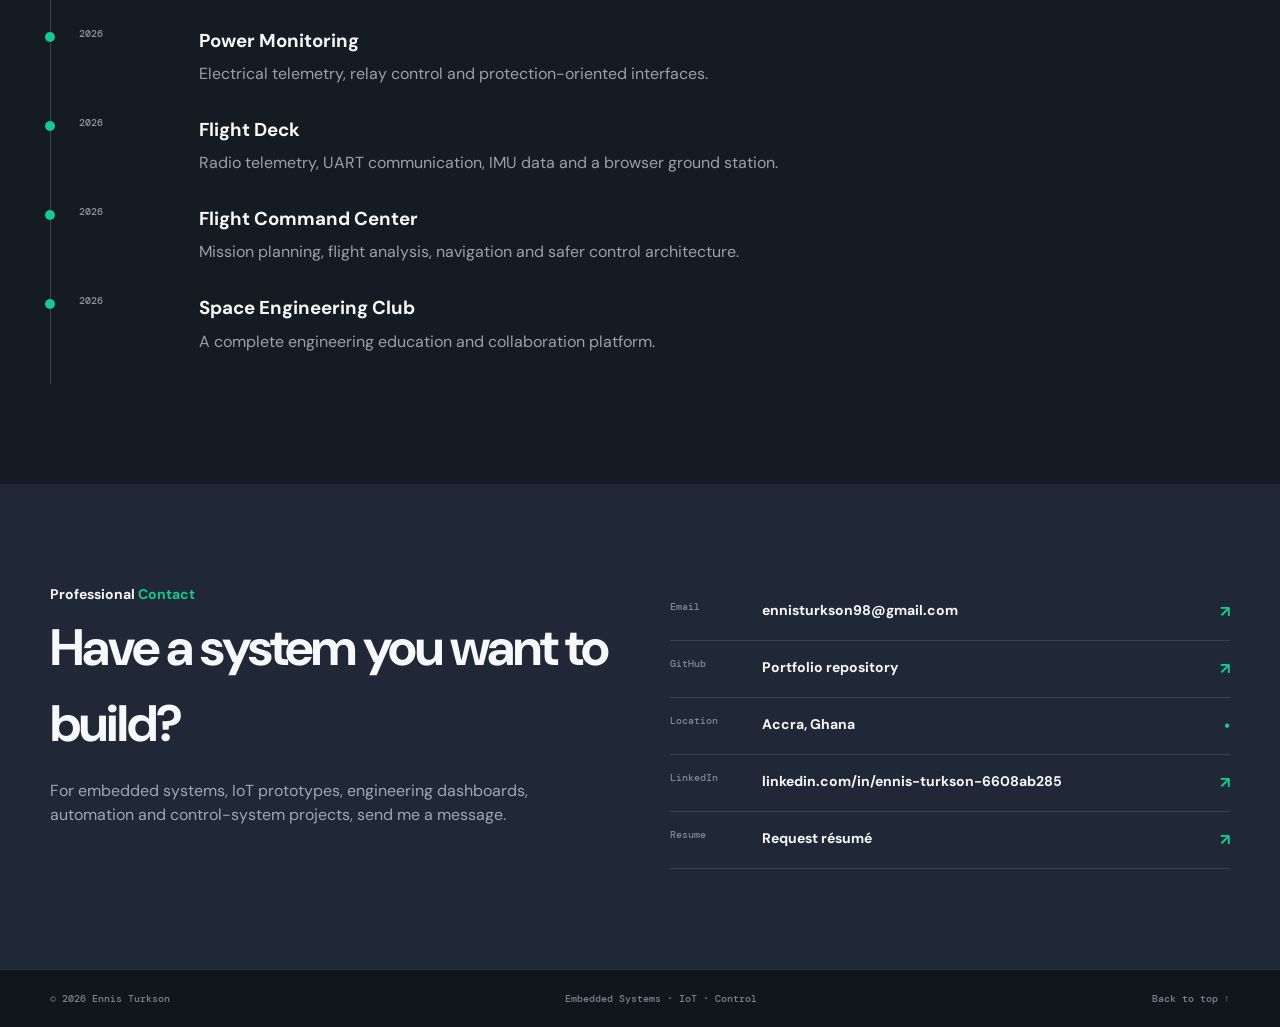
==== commit 67e2d78e: "Use the Turk Innovation homepage screenshot in the portfolio Replace the project preview with the su" ====
--- a/index.html
+++ b/index.html
@@ -16,7 +16,7 @@
   <link rel="preconnect" href="https://fonts.googleapis.com">
   <link rel="preconnect" href="https://fonts.gstatic.com" crossorigin>
   <link href="https://fonts.googleapis.com/css2?family=DM+Sans:wght@400;500;600;700&family=DM+Mono:wght@400;500&display=swap" rel="stylesheet">
-  <link rel="stylesheet" href="./styles.css?v=space-club-20261001">
+  <link rel="stylesheet" href="./styles.css?v=turk-innovation-20261001">
 </head>
 <body>
   <header class="topbar">
@@ -312,6 +312,6 @@
     </div>
   </dialog>
 
-  <script src="./script.js?v=space-club-20261001" defer></script>
+  <script src="./script.js?v=turk-innovation-20261001" defer></script>
 </body>
 </html>
--- a/styles.css
+++ b/styles.css
@@ -93,7 +93,8 @@
 .project-image-contain,.dialog-image-contain{background:#101524}
 .project-image.project-image-contain img,.dialog-image.dialog-image-contain img{object-fit:contain}
 .project-card:hover .project-image.project-image-contain img{transform:none}
-.dialog-image.dialog-image-contain{height:auto;aspect-ratio:1672/941}
+.dialog-image.dialog-image-contain{height:auto}
+.dialog-image.dialog-image-contain img{height:auto}
 .project-image{height:260px;overflow:hidden}.project-image img{width:100%;height:100%;object-fit:cover;transition:.35s}.project-card:hover .project-image img{transform:scale(1.025)}
 .project-copy{padding:20px}.project-meta{display:flex;justify-content:space-between;font:500 9px var(--mono);color:#7f8b96;text-transform:uppercase}.project-copy h3{font-size:24px;margin:10px 0}.project-copy p{color:#9aa5b0}.tags{display:flex;gap:6px;flex-wrap:wrap}.tags span{padding:5px 7px;border:1px solid #2c3642;border-radius:5px;font:500 9px var(--mono);color:#aeb7c0}.project-action{display:flex;justify-content:space-between;margin-top:16px;font:500 10px var(--mono)}.project-action b{color:var(--green)}
 .lab-section{background:#1f2633}
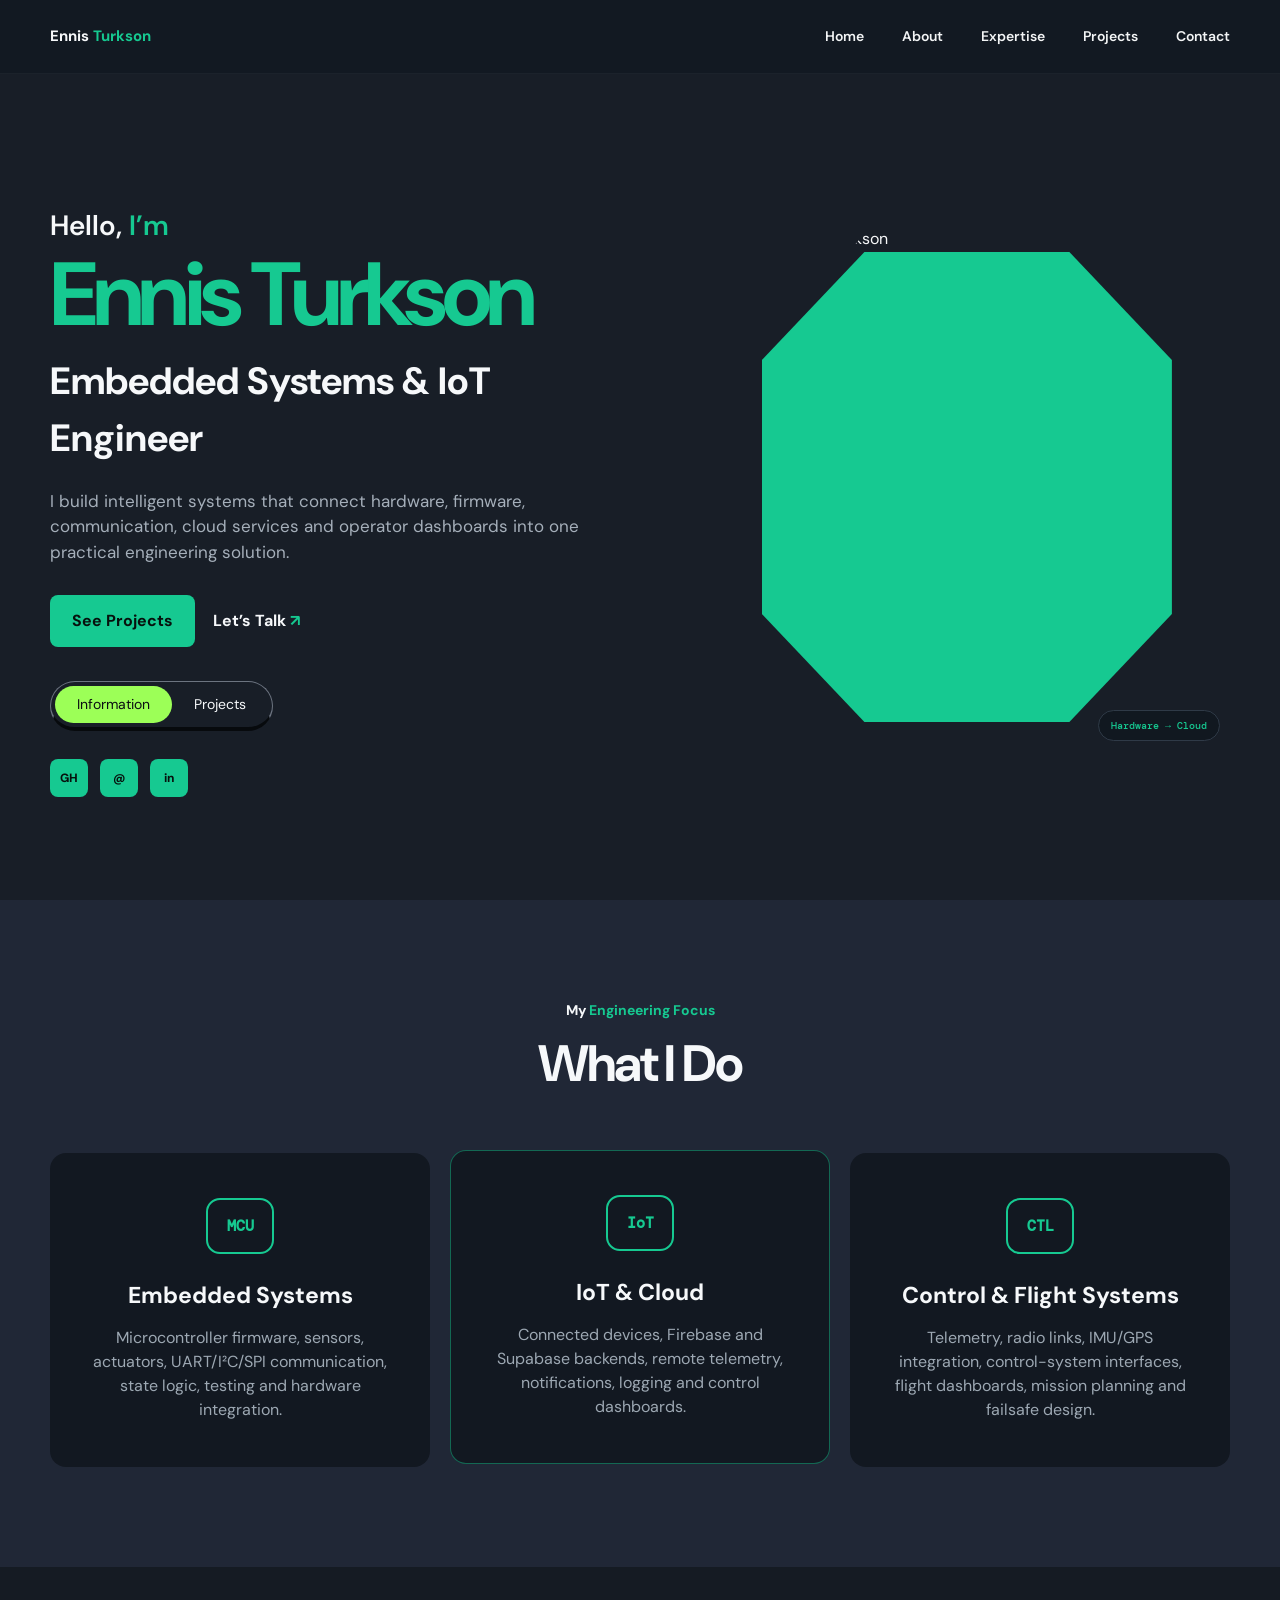
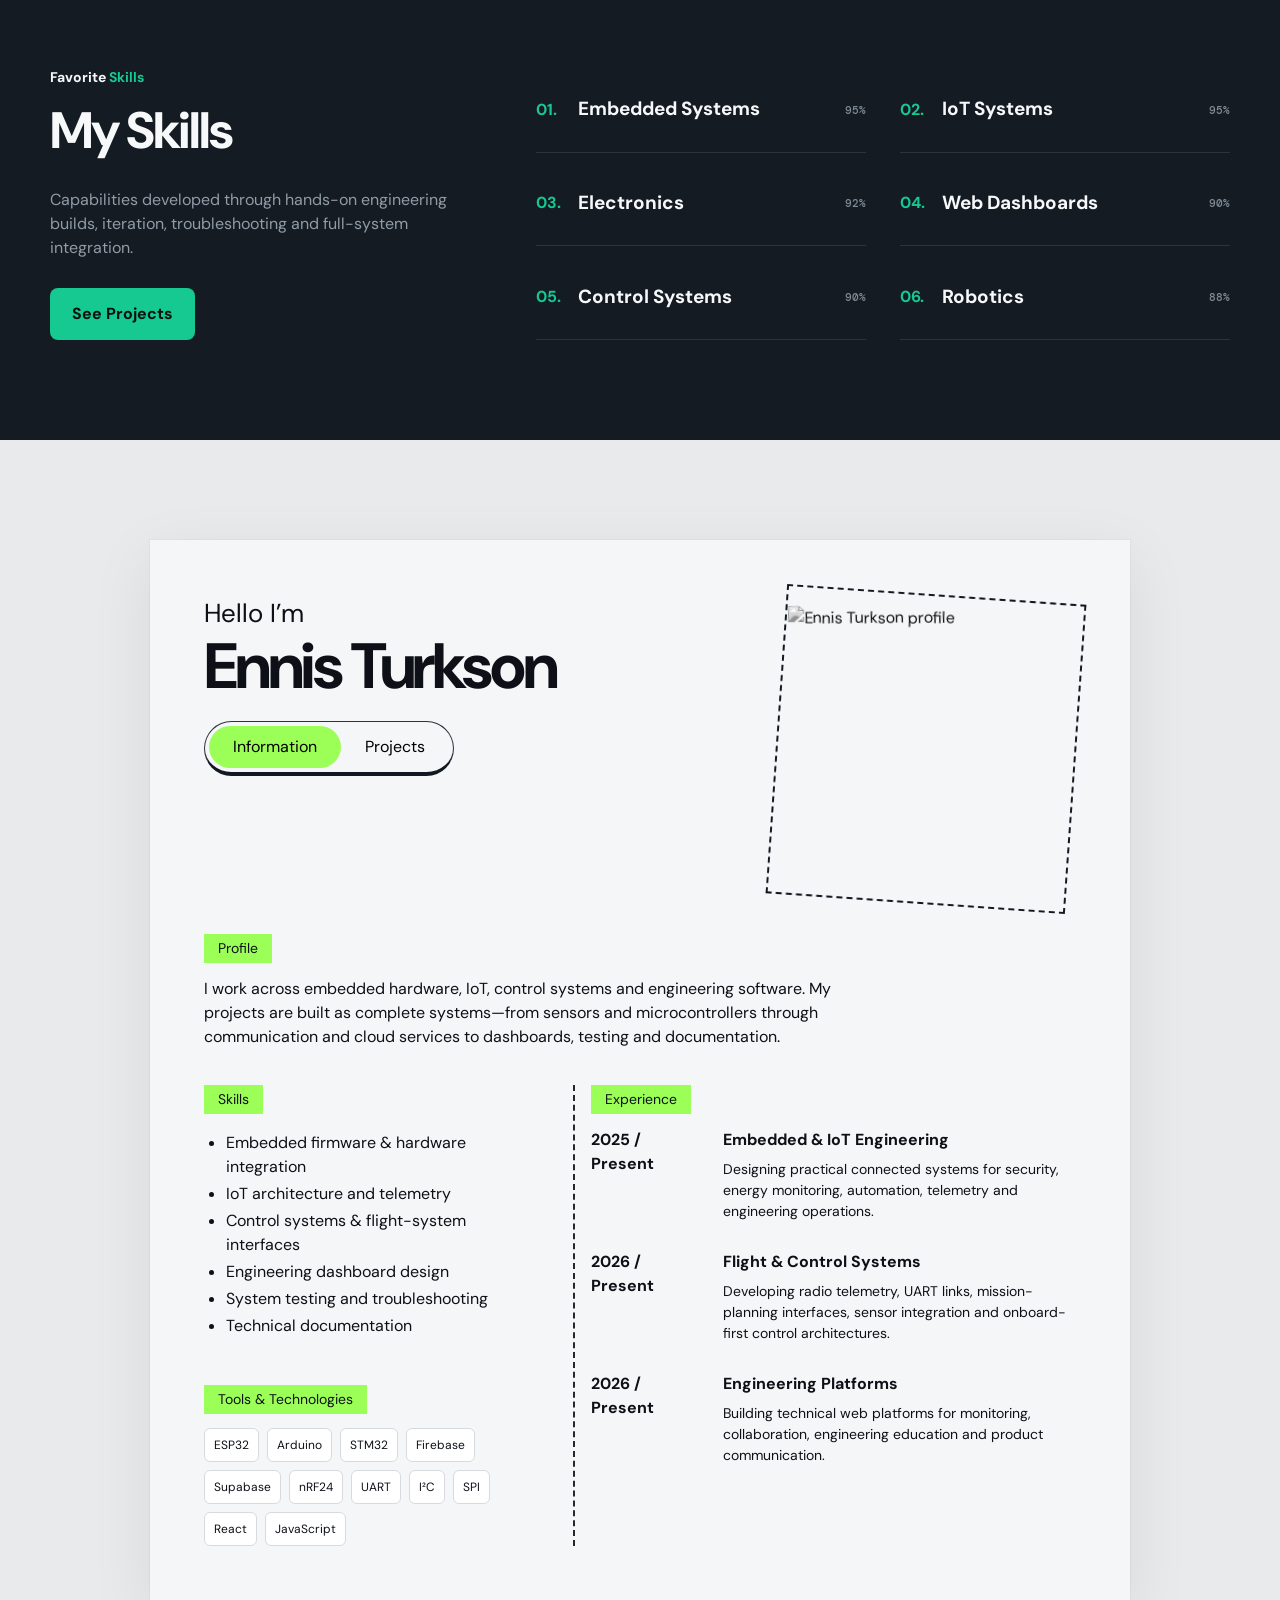
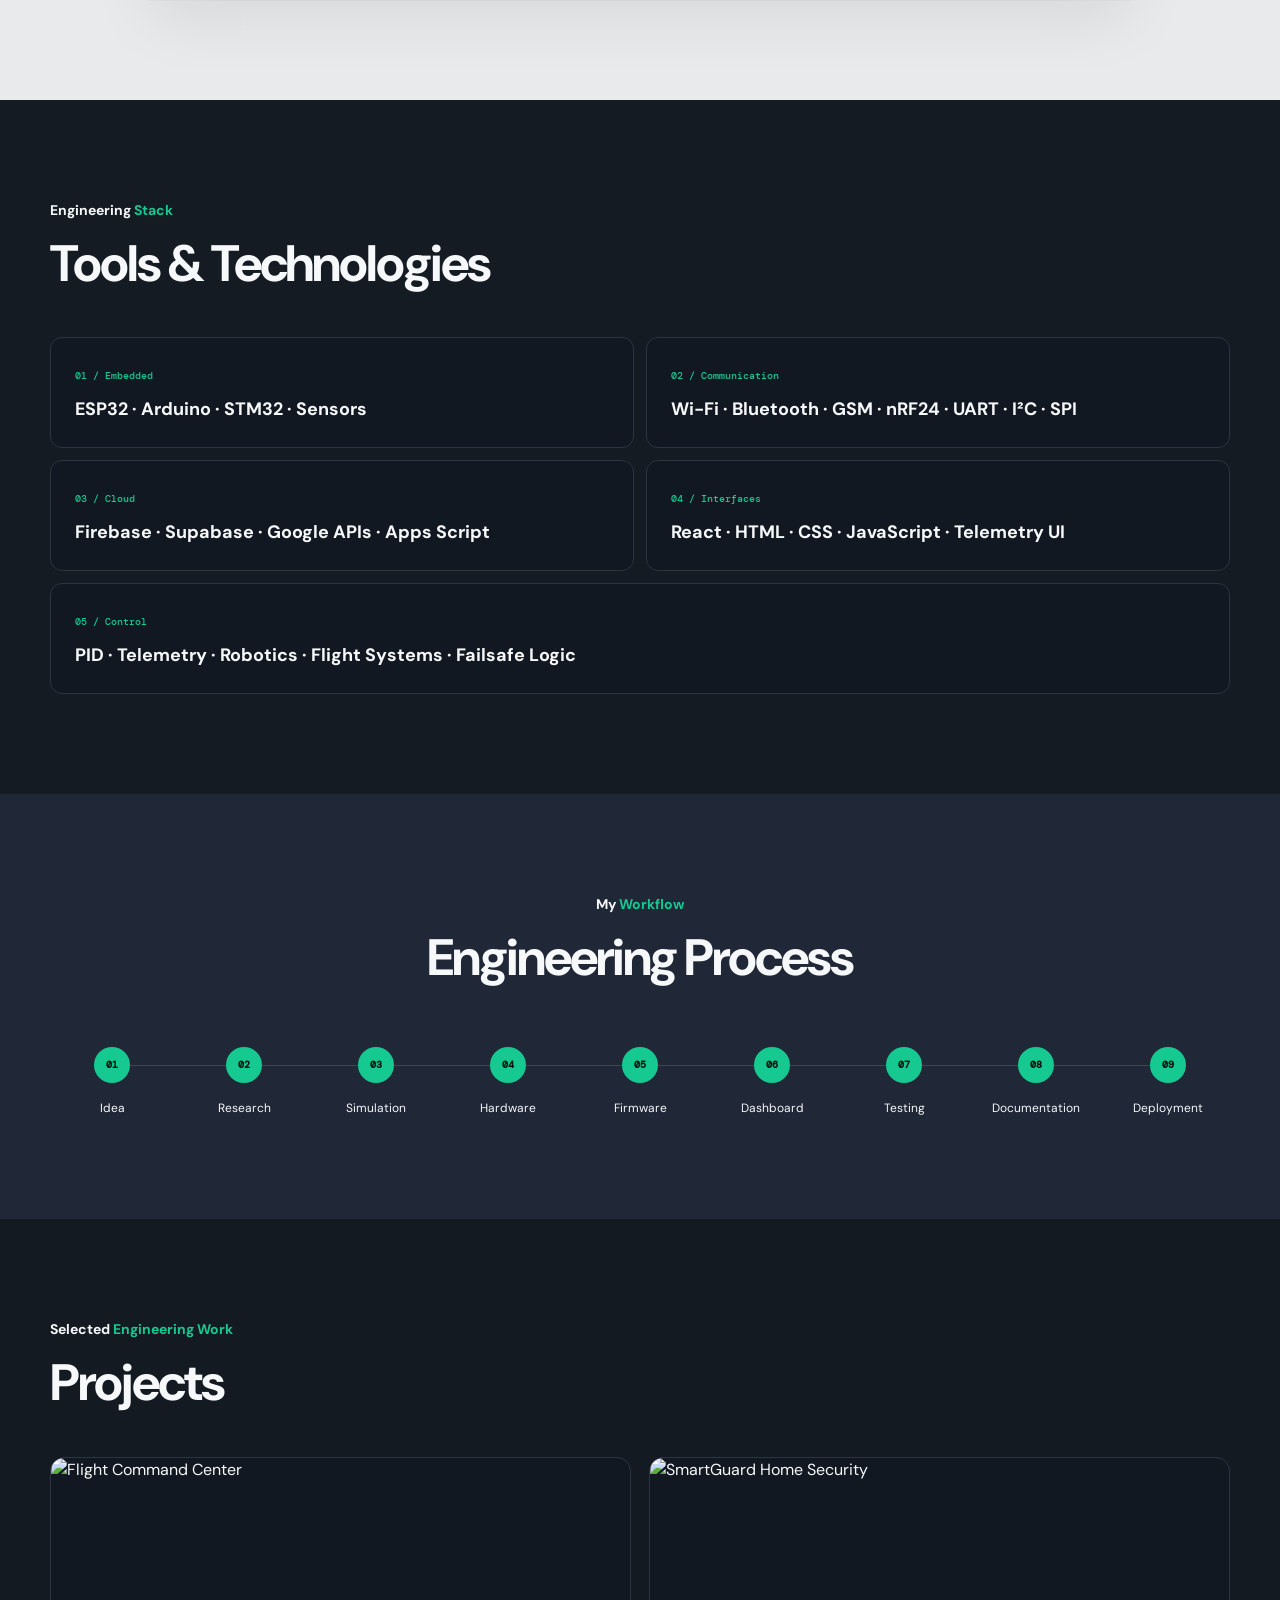
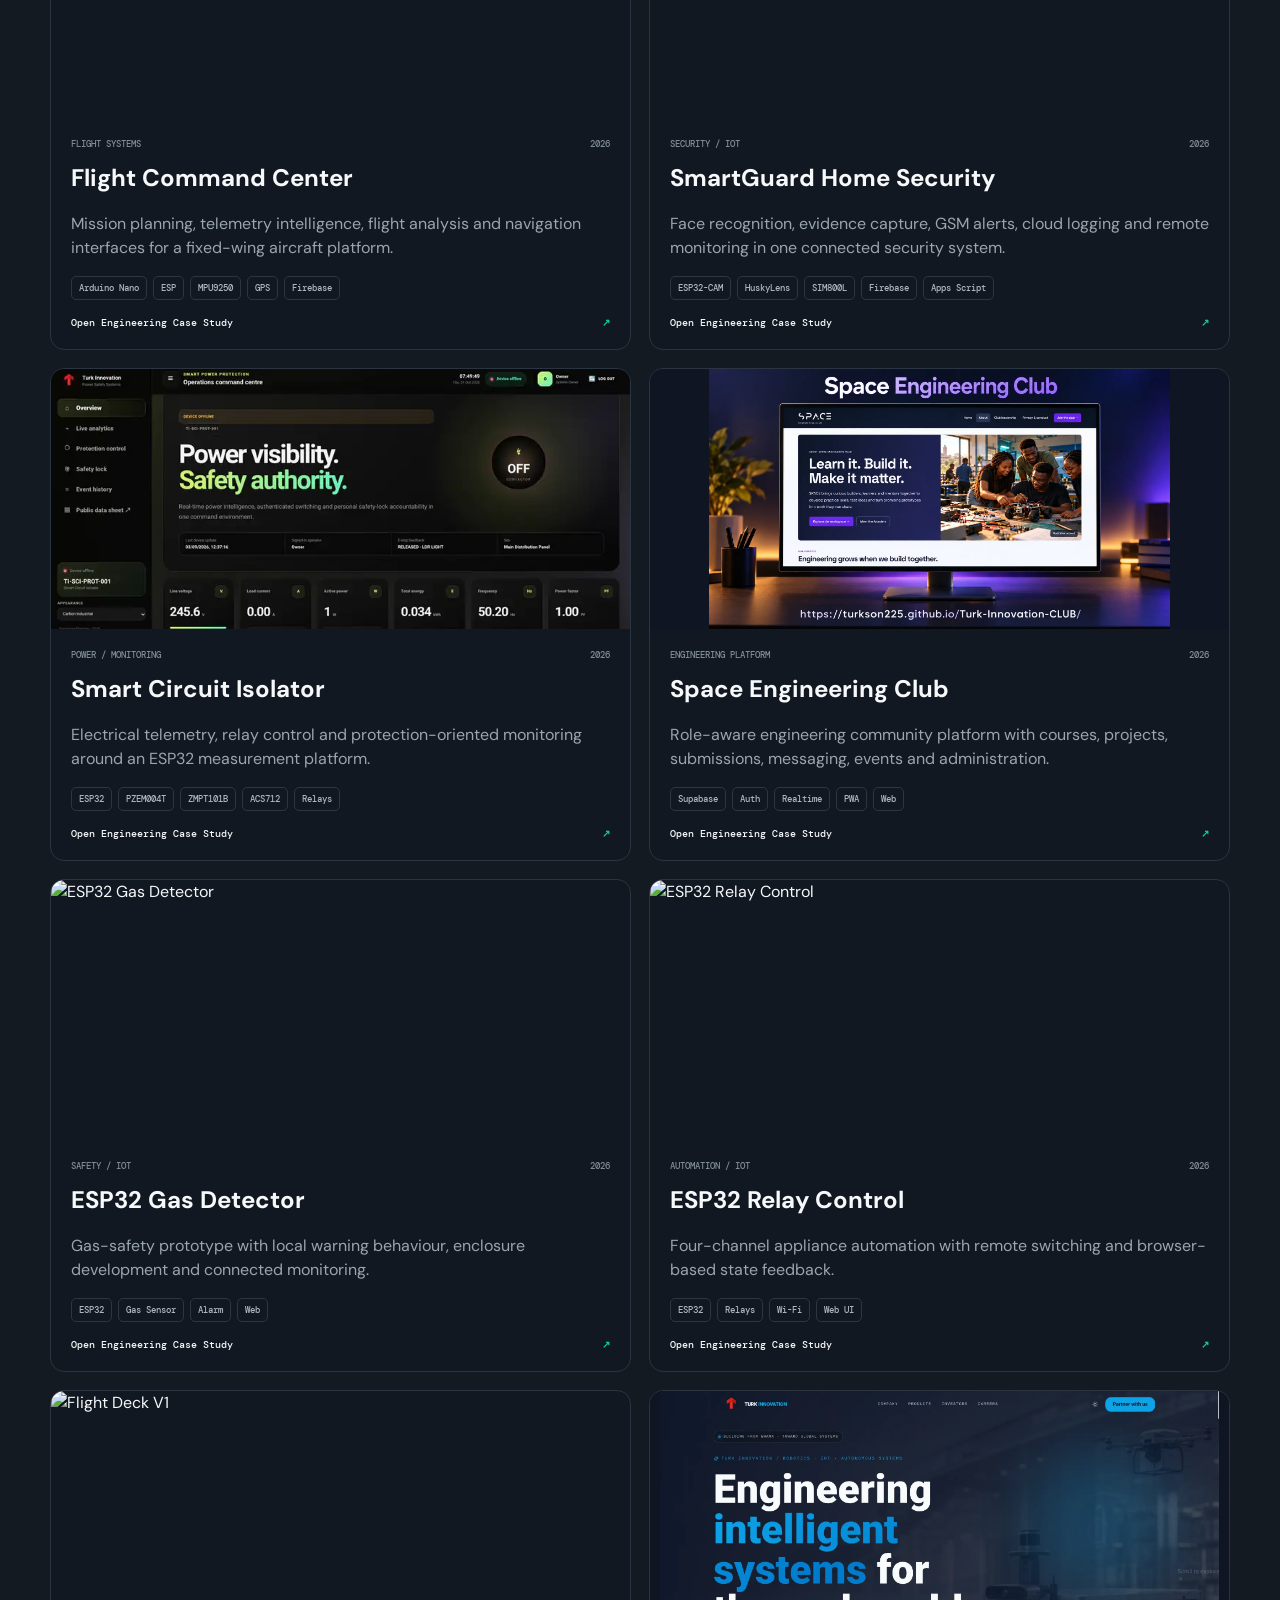
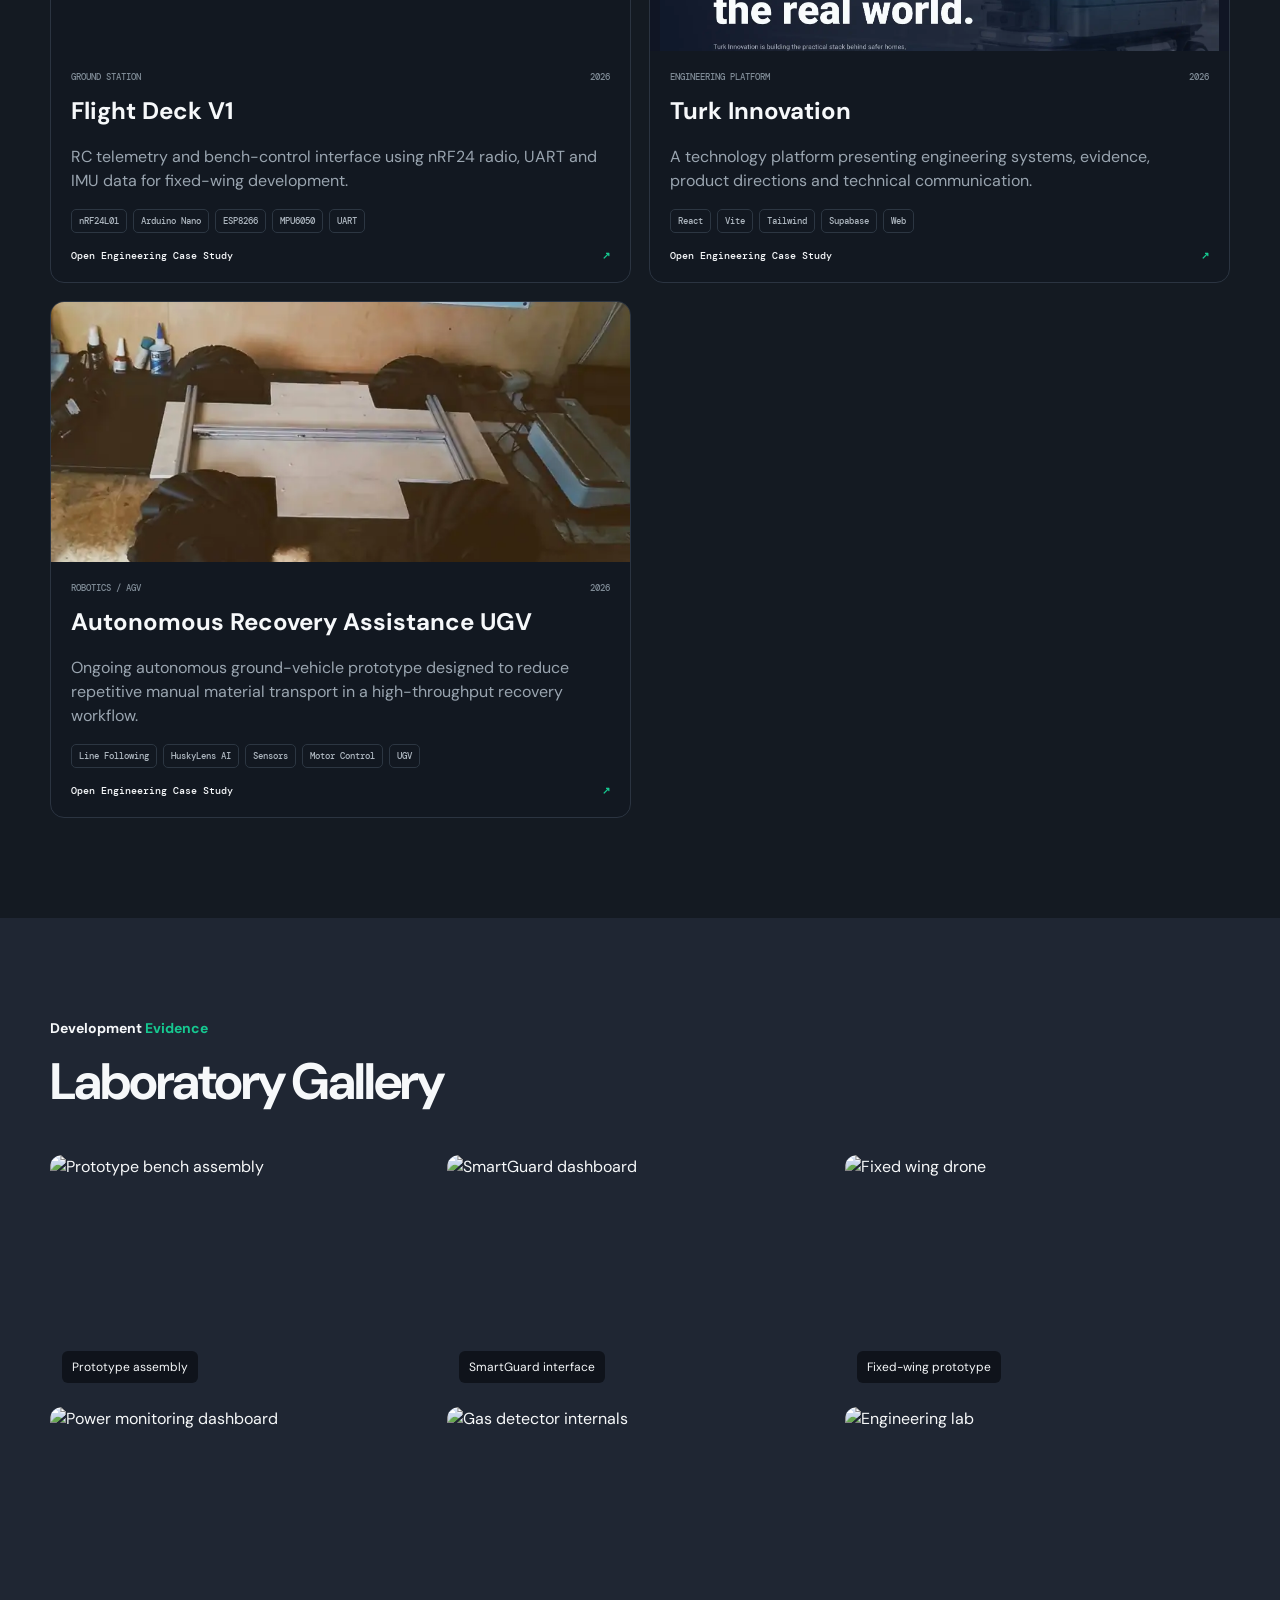
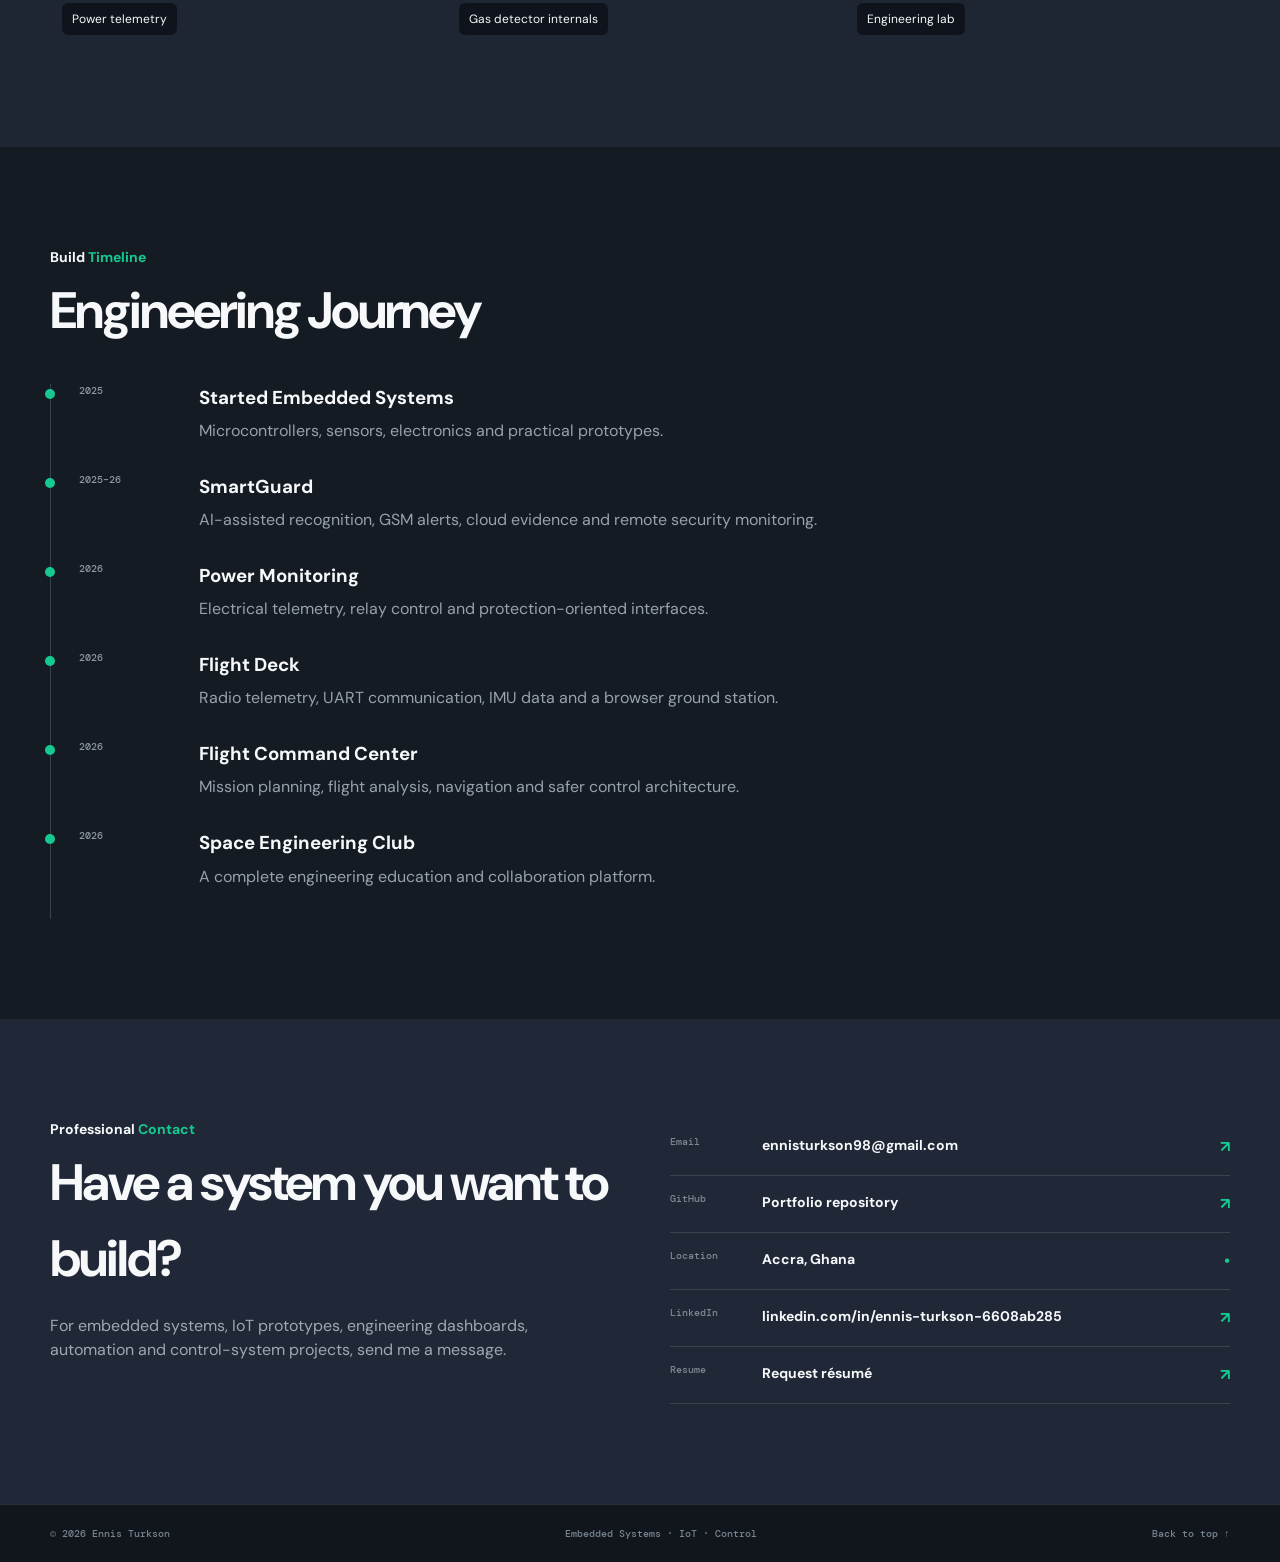
==== commit 4001aa49: "Update portfolio project count" ====
--- a/index.html
+++ b/index.html
@@ -173,7 +173,7 @@
         </div>
 
         <div class="tab-panel" id="tab-projects">
-          <p class="tab-intro">Eight selected projects represent the strongest work across embedded systems, IoT, flight systems, power monitoring and engineering platforms.</p>
+          <p class="tab-intro">Nine selected projects represent the strongest work across embedded systems, IoT, robotics, flight systems, power monitoring and engineering platforms.</p>
           <div class="mini-project-grid" id="miniProjectGrid"></div>
           <a class="resume-project-link" href="#projects">Open full project portfolio ↘</a>
         </div>
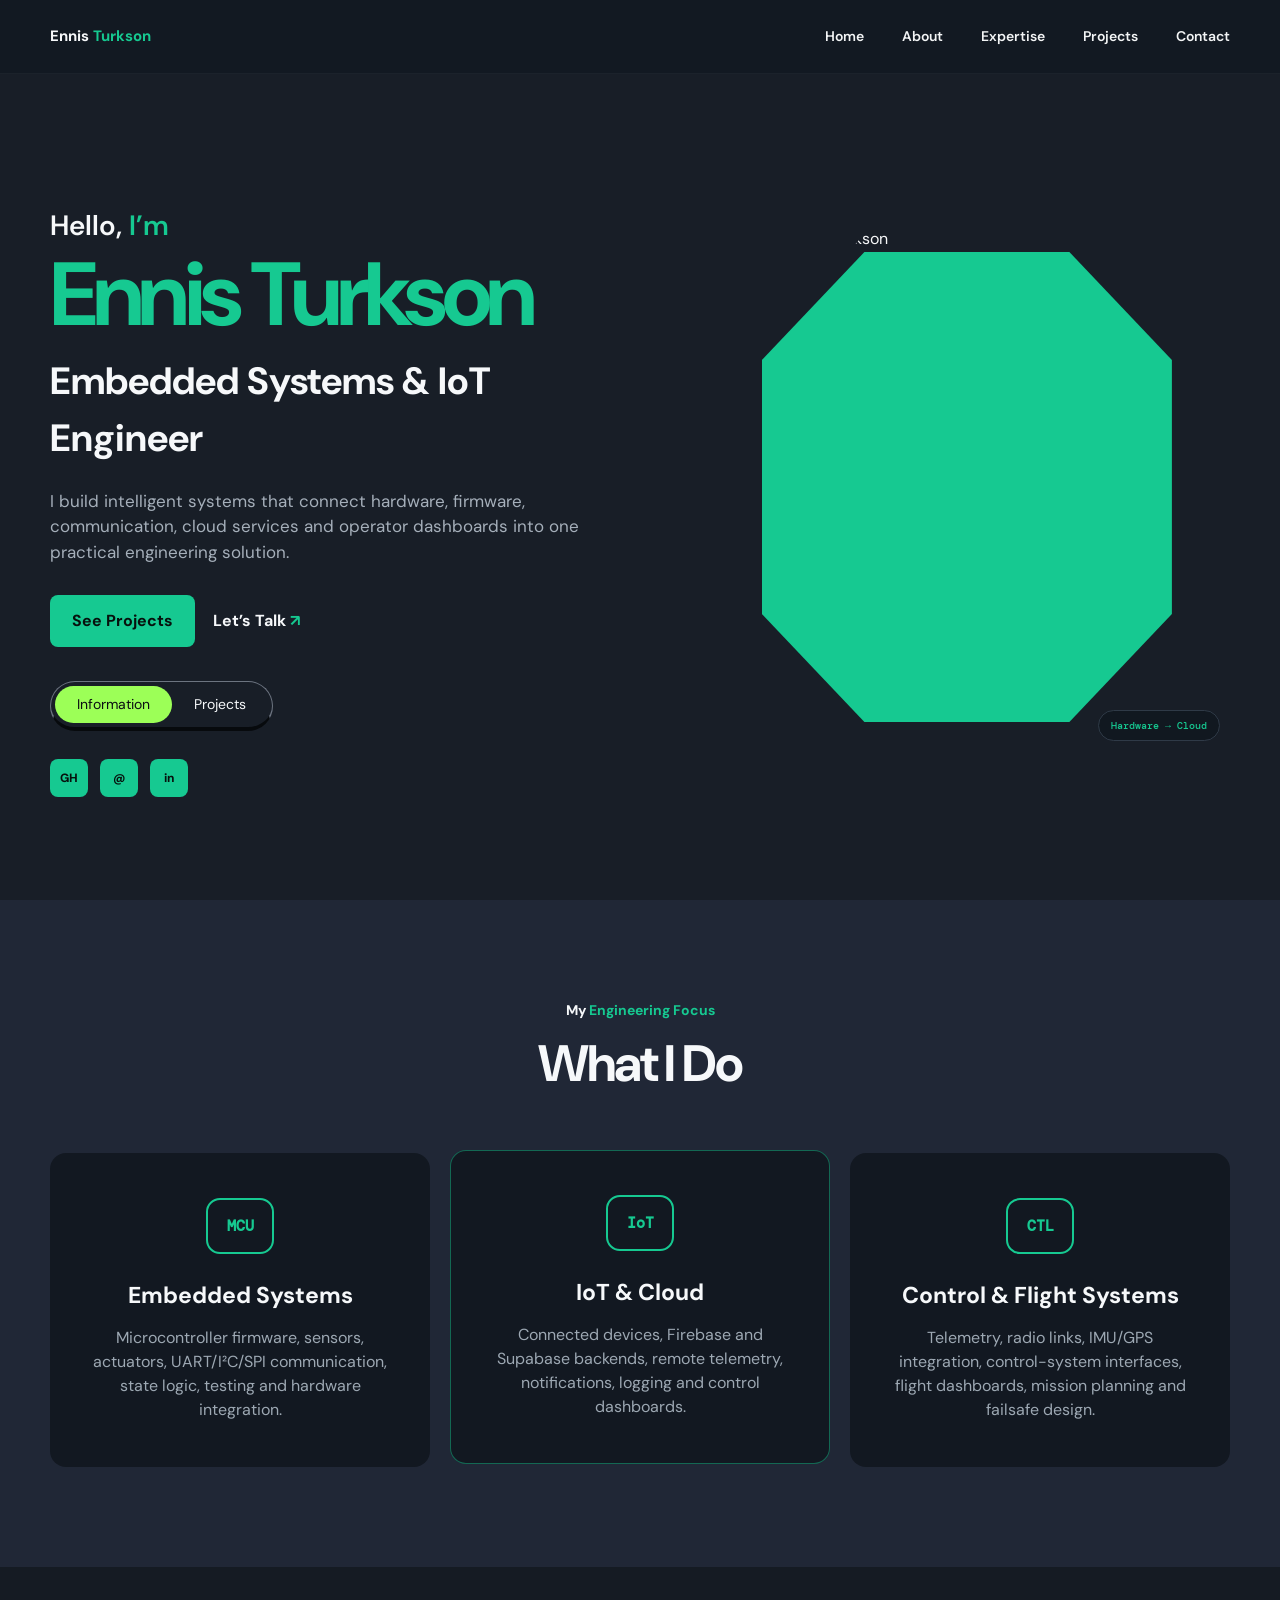
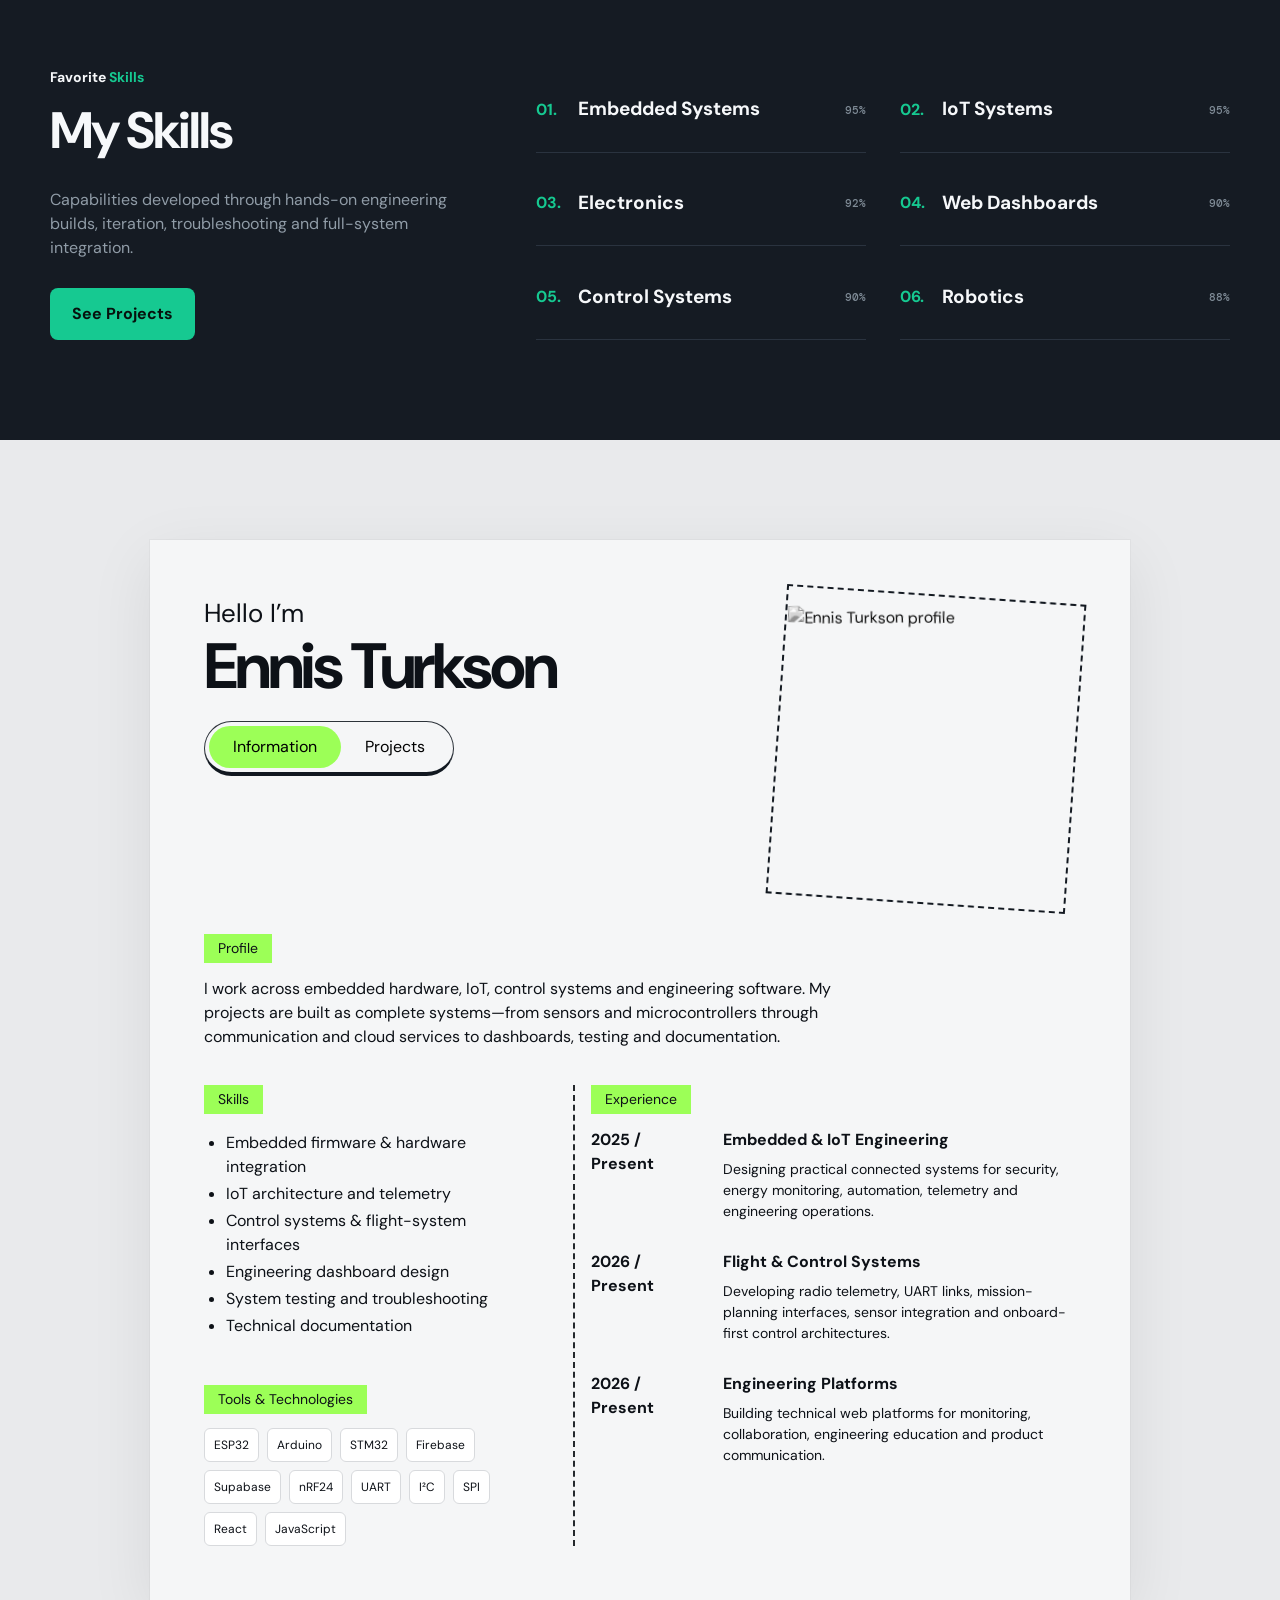
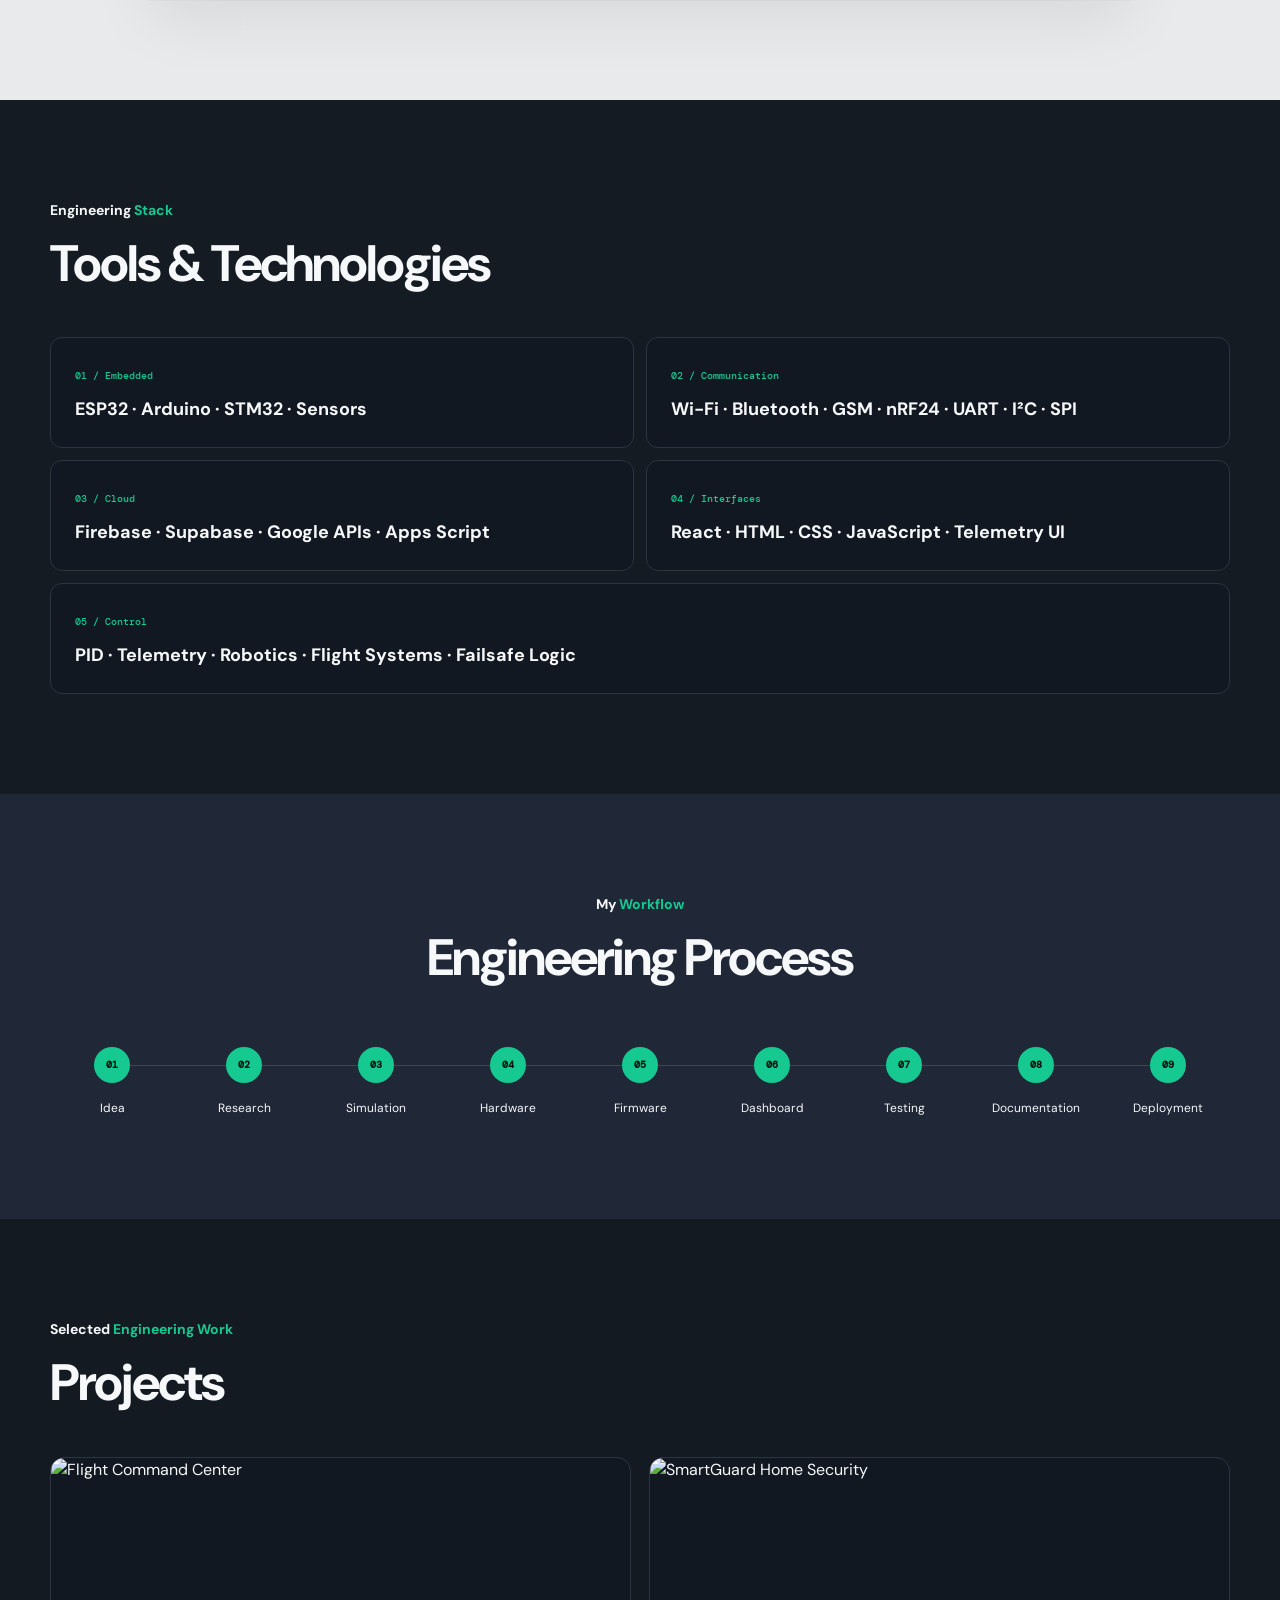
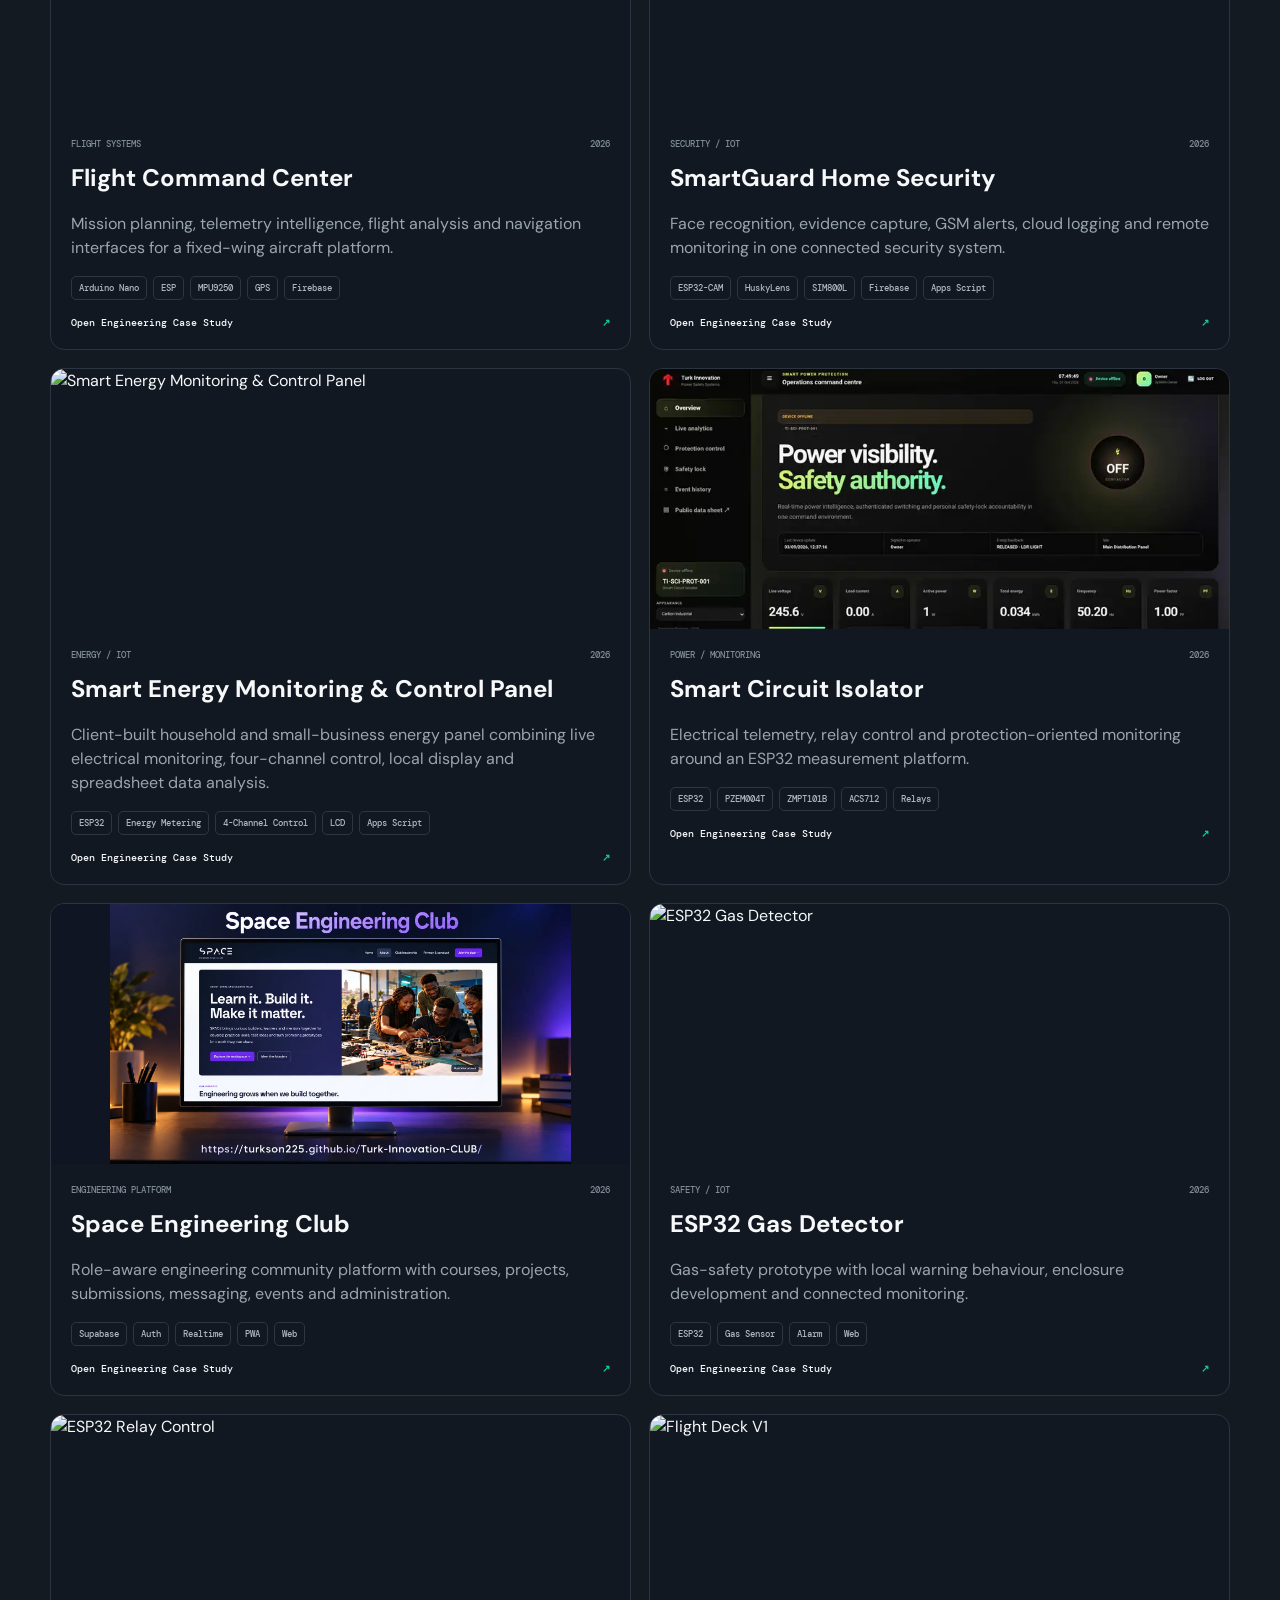
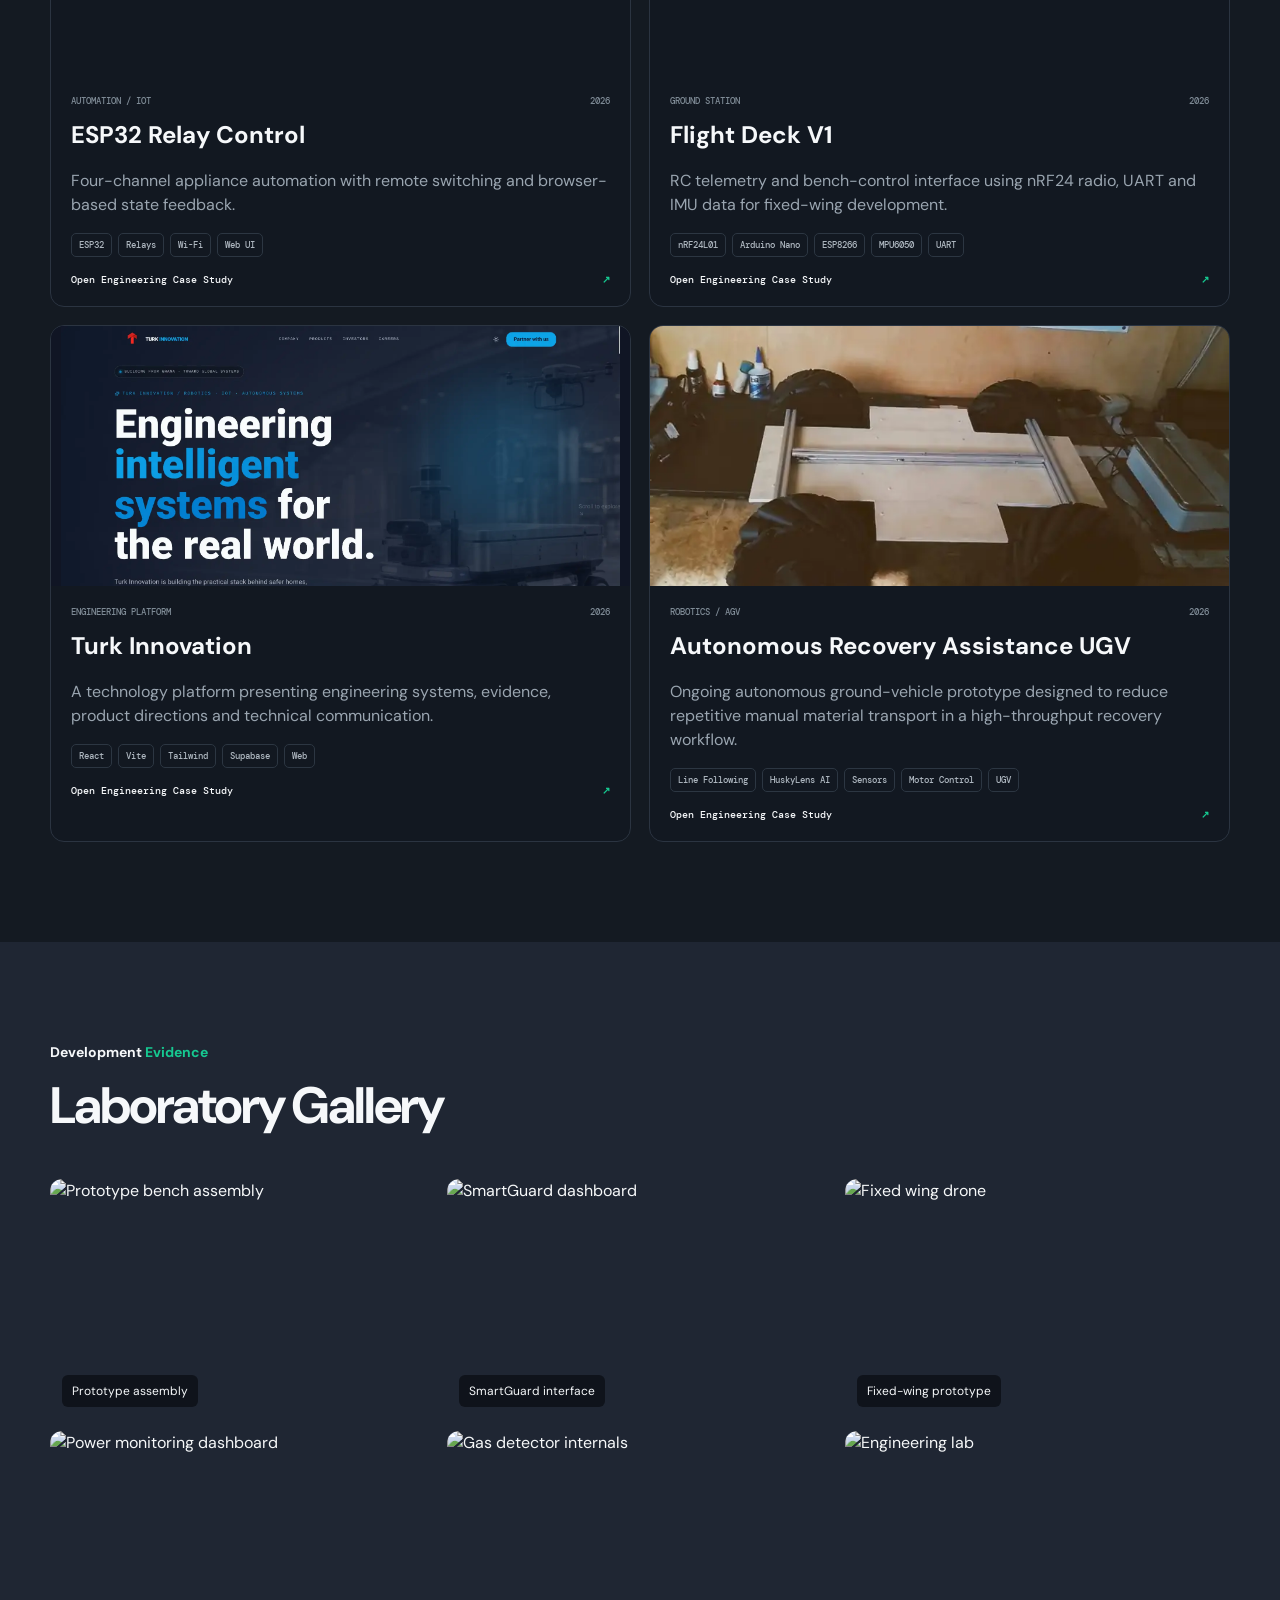
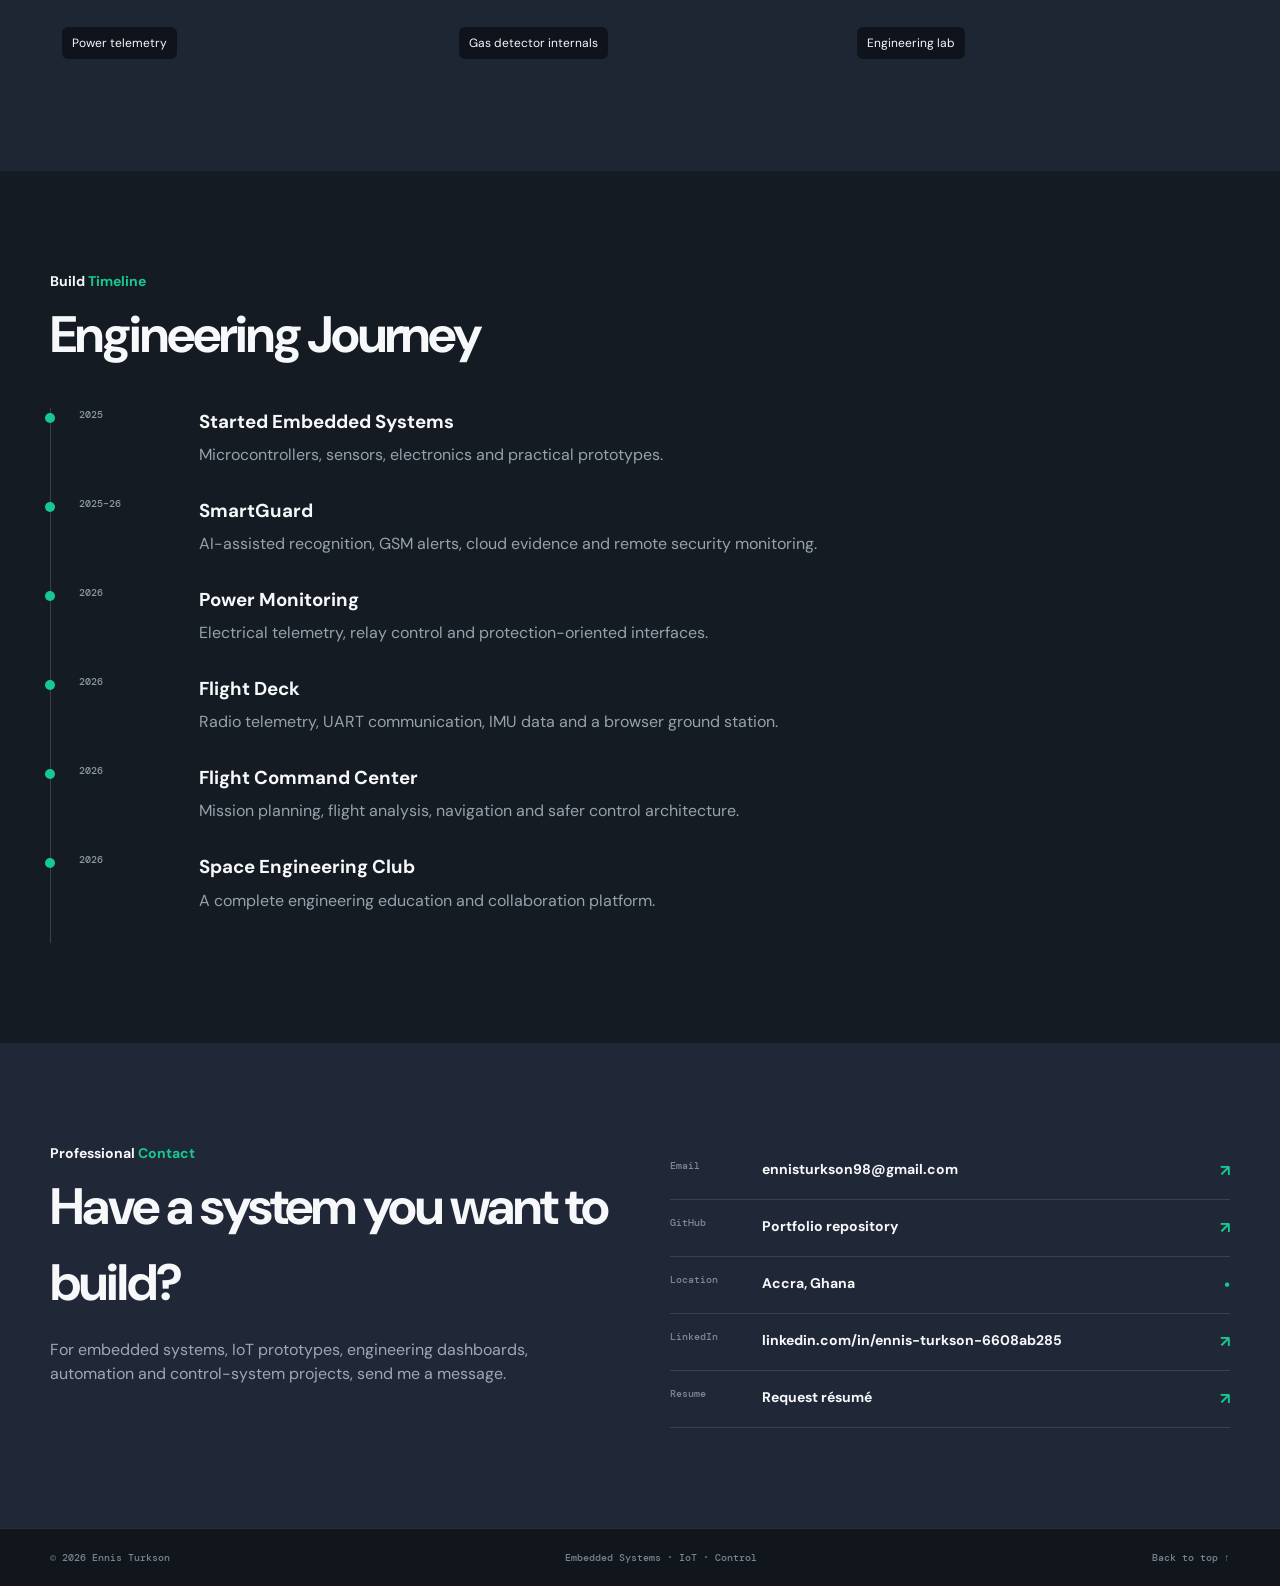
==== commit 76bc5456: "Update portfolio project count to ten" ====
--- a/index.html
+++ b/index.html
@@ -173,7 +173,7 @@
         </div>
 
         <div class="tab-panel" id="tab-projects">
-          <p class="tab-intro">Nine selected projects represent the strongest work across embedded systems, IoT, robotics, flight systems, power monitoring and engineering platforms.</p>
+          <p class="tab-intro">Ten selected projects represent the strongest work across embedded systems, IoT, robotics, flight systems, power monitoring and engineering platforms.</p>
           <div class="mini-project-grid" id="miniProjectGrid"></div>
           <a class="resume-project-link" href="#projects">Open full project portfolio ↘</a>
         </div>
